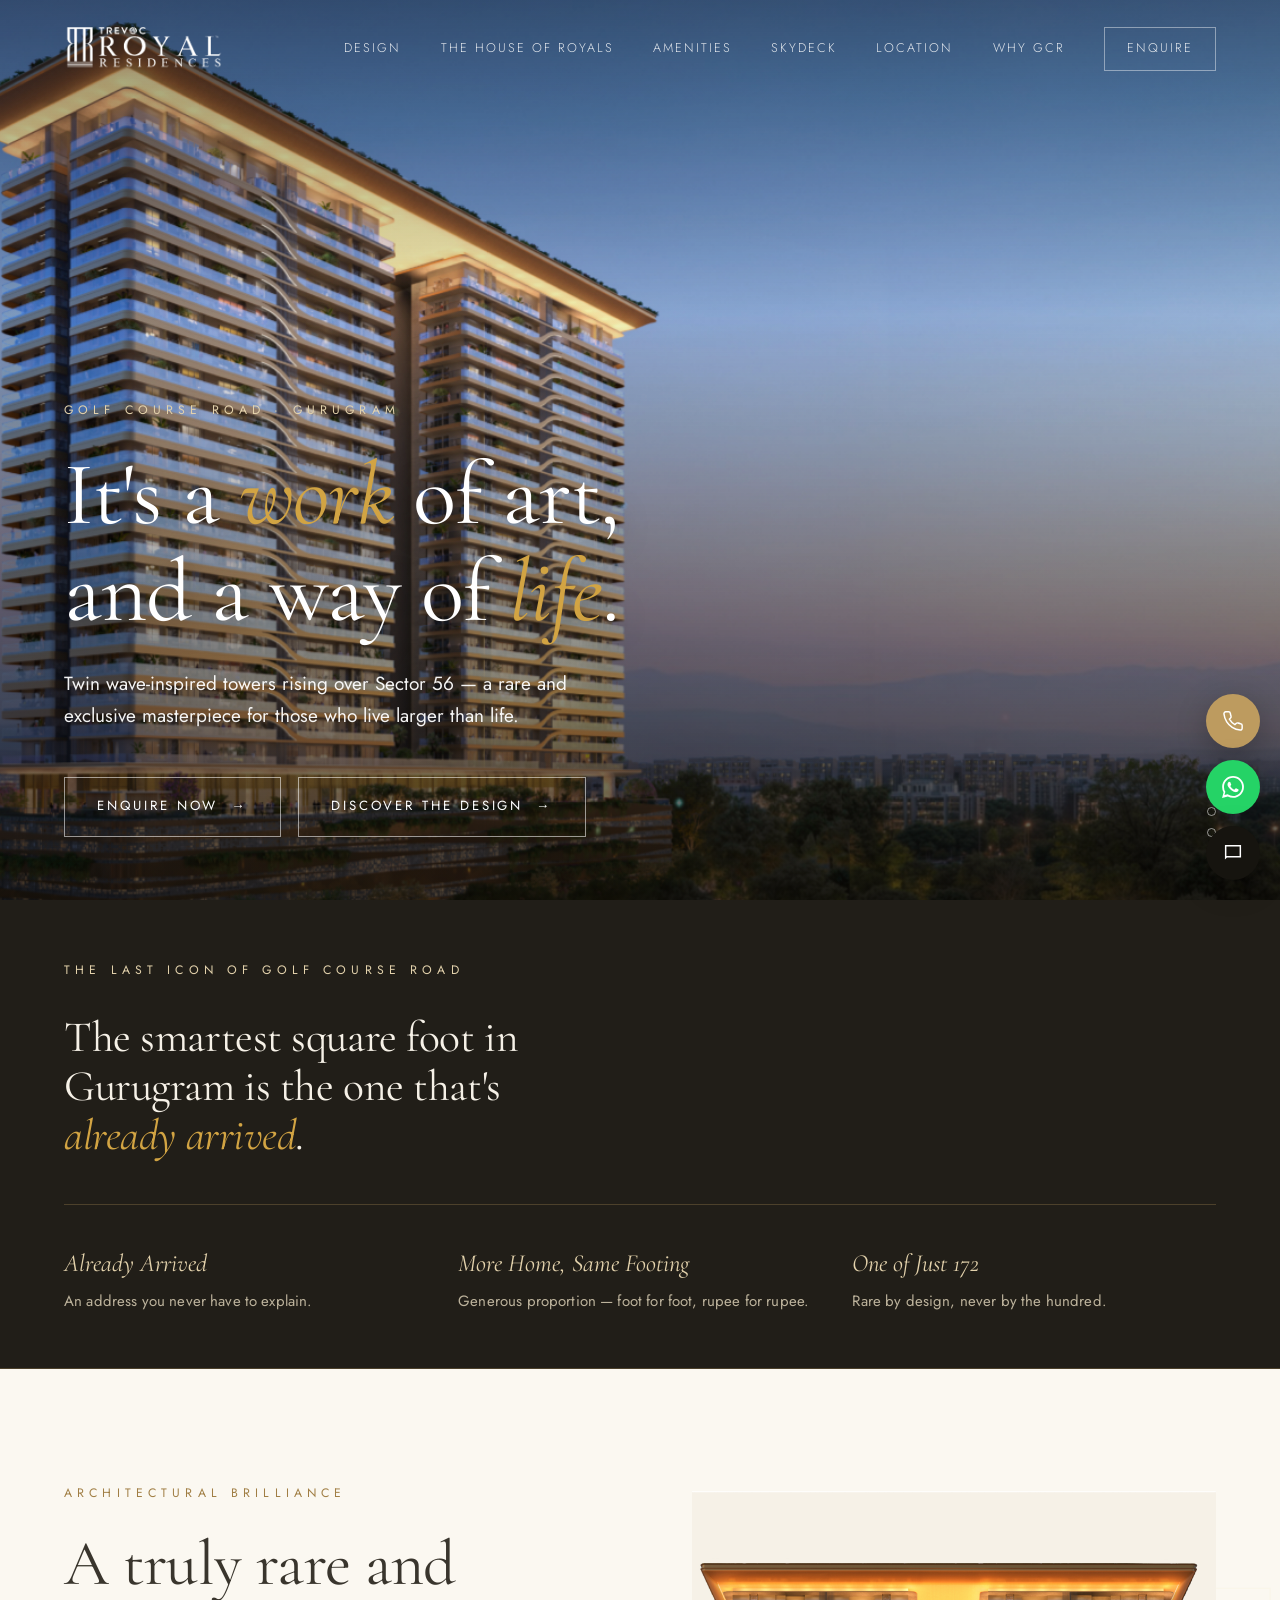
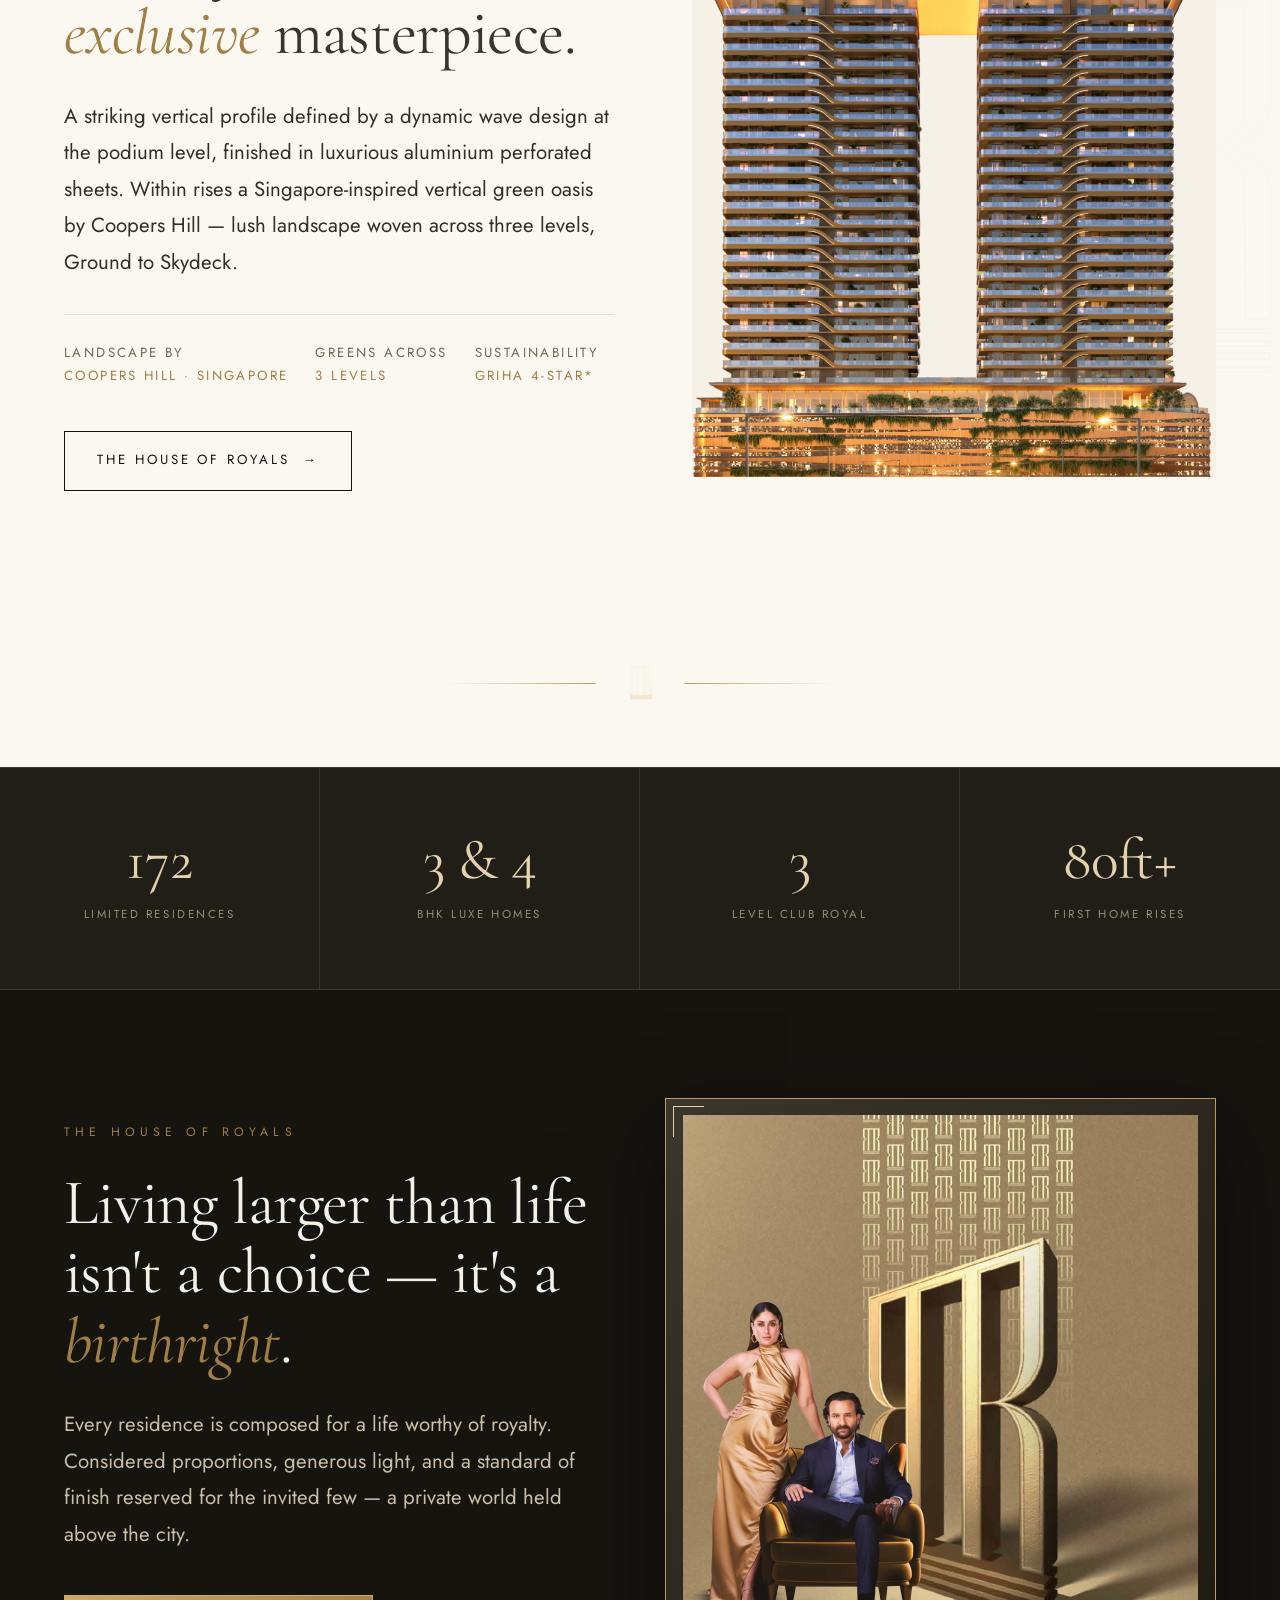
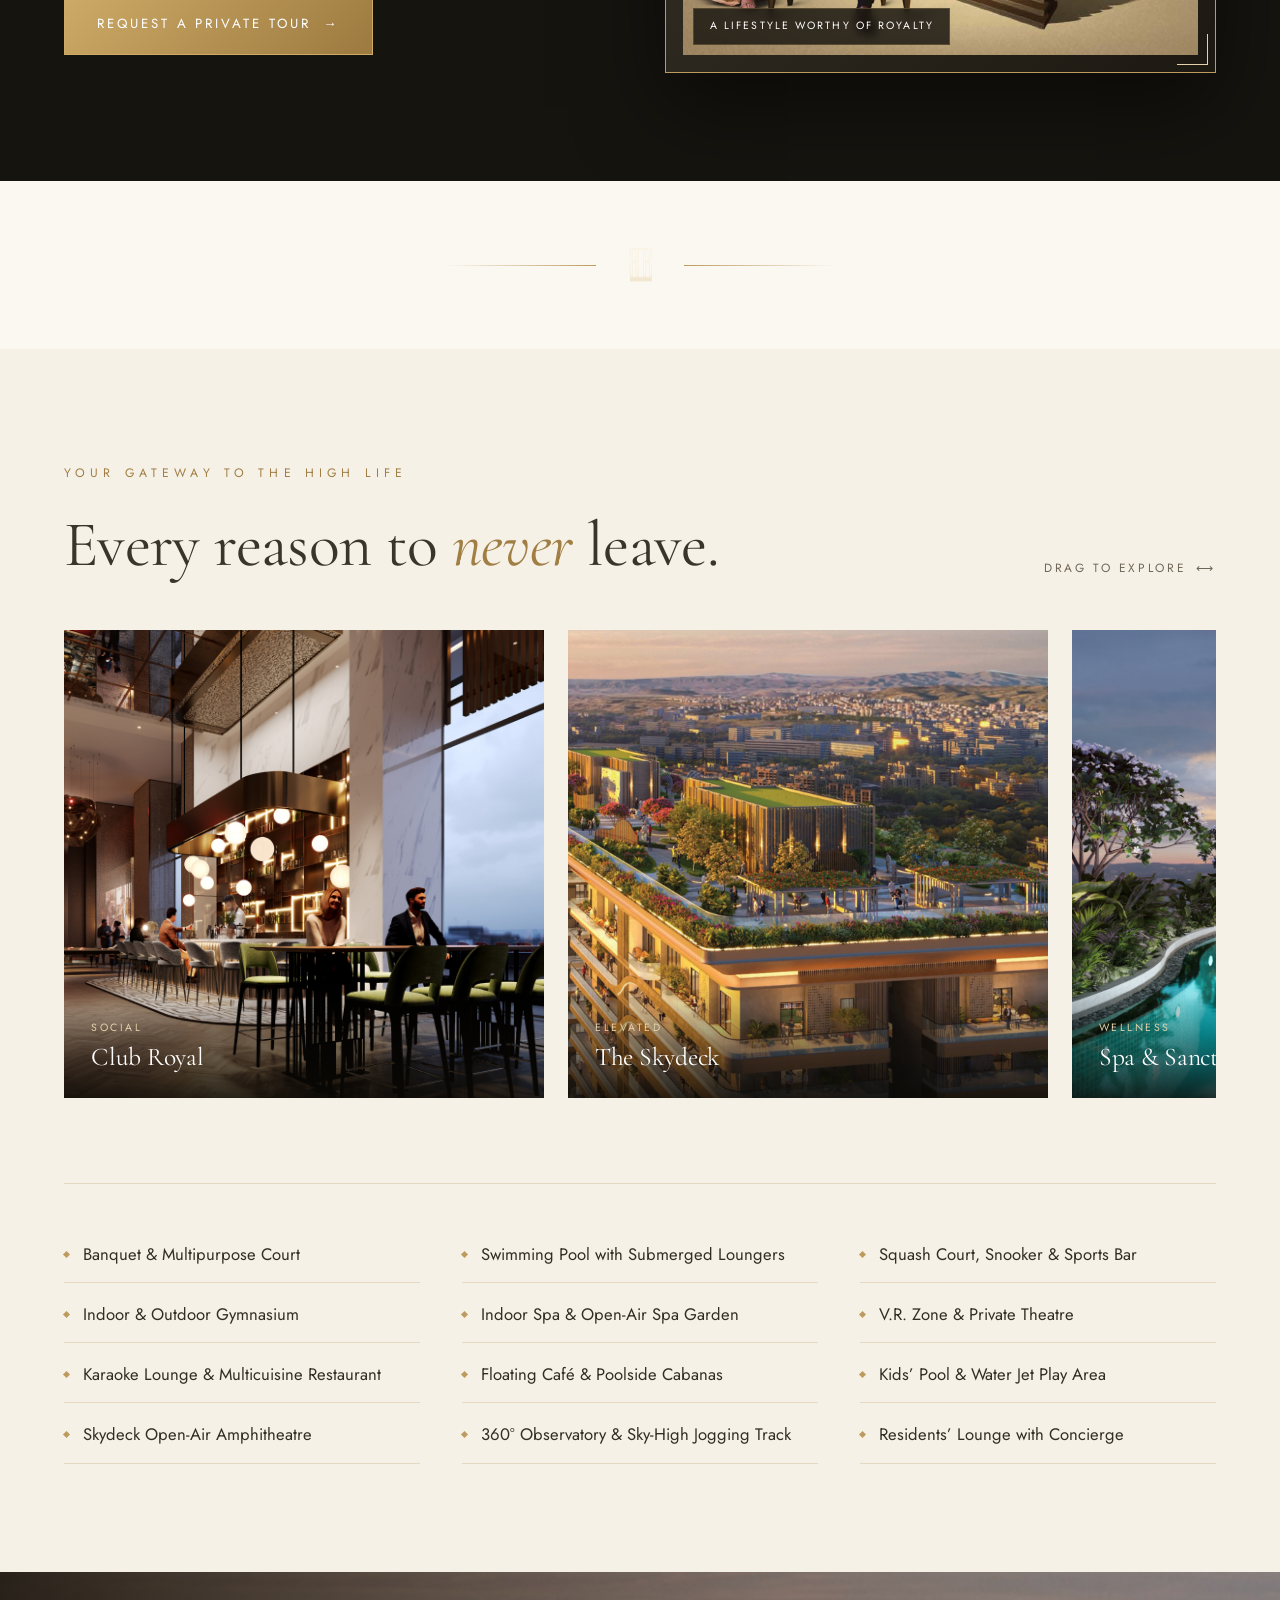
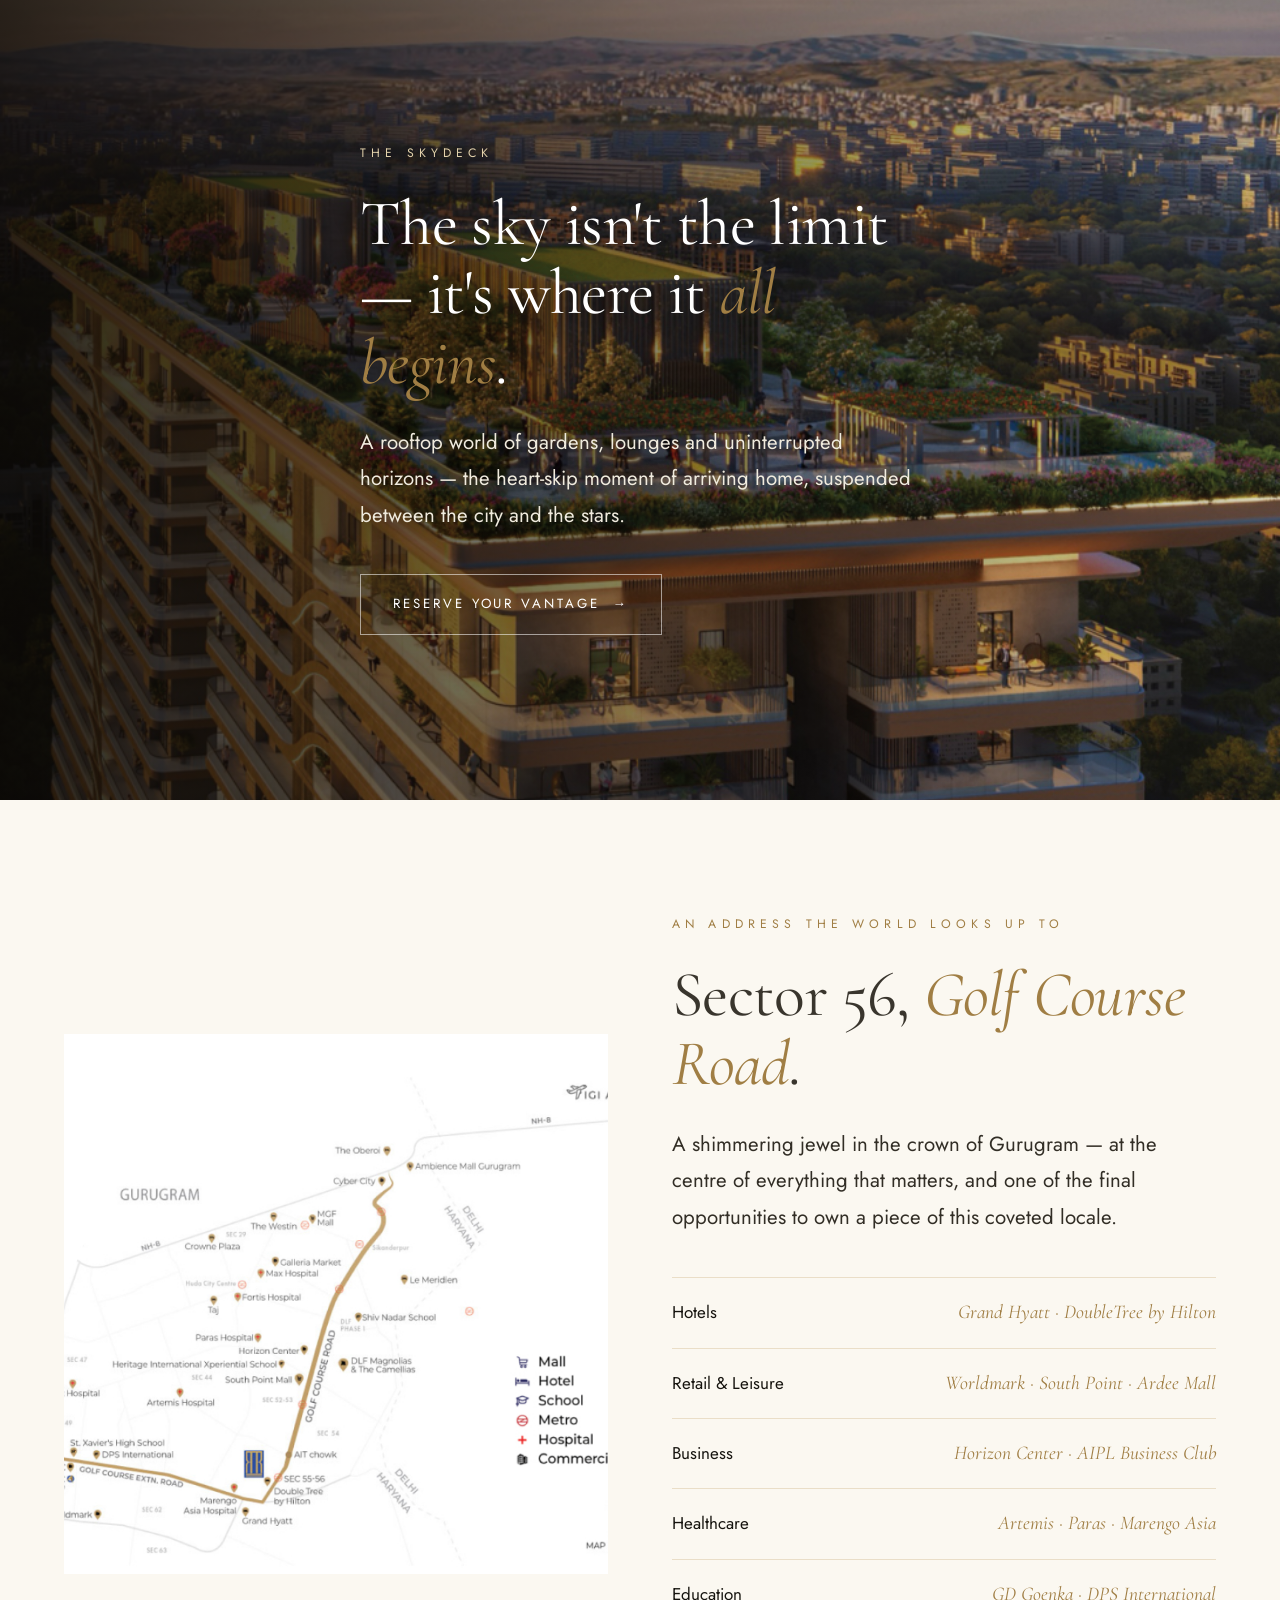
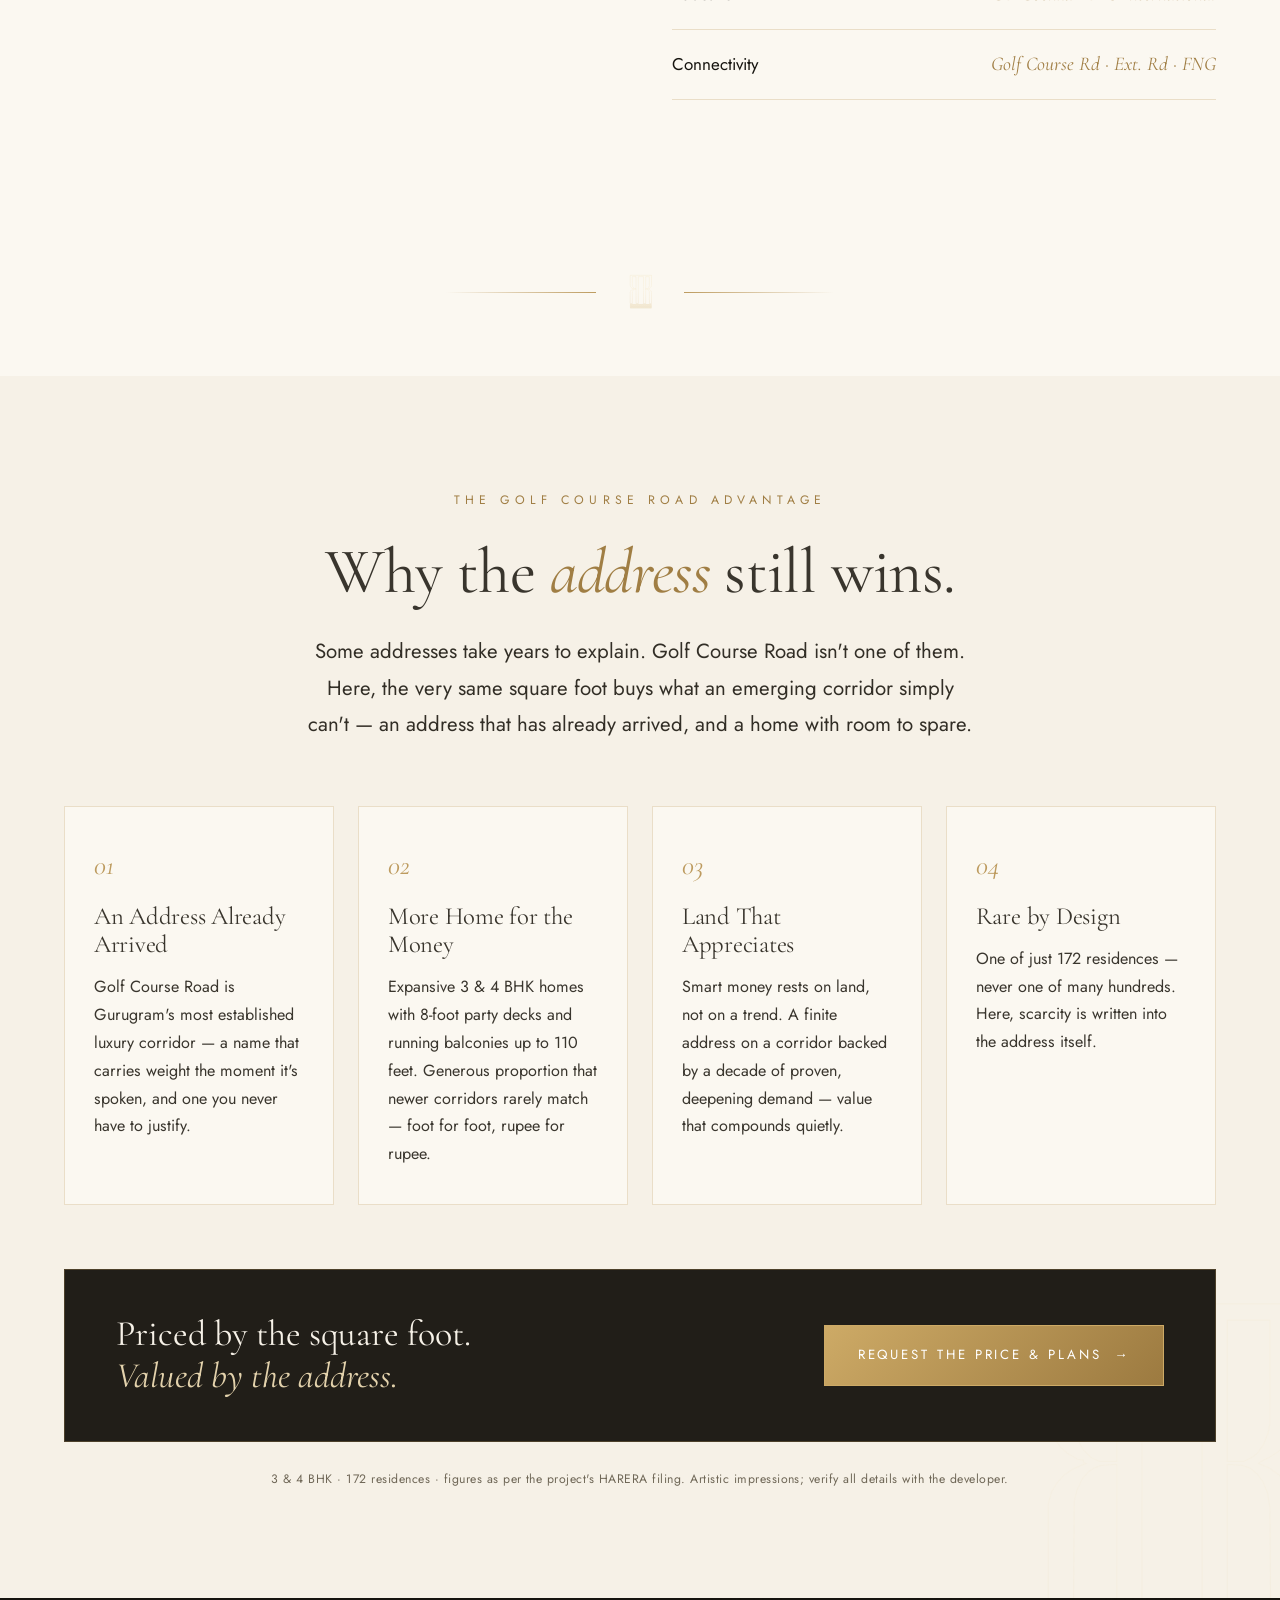
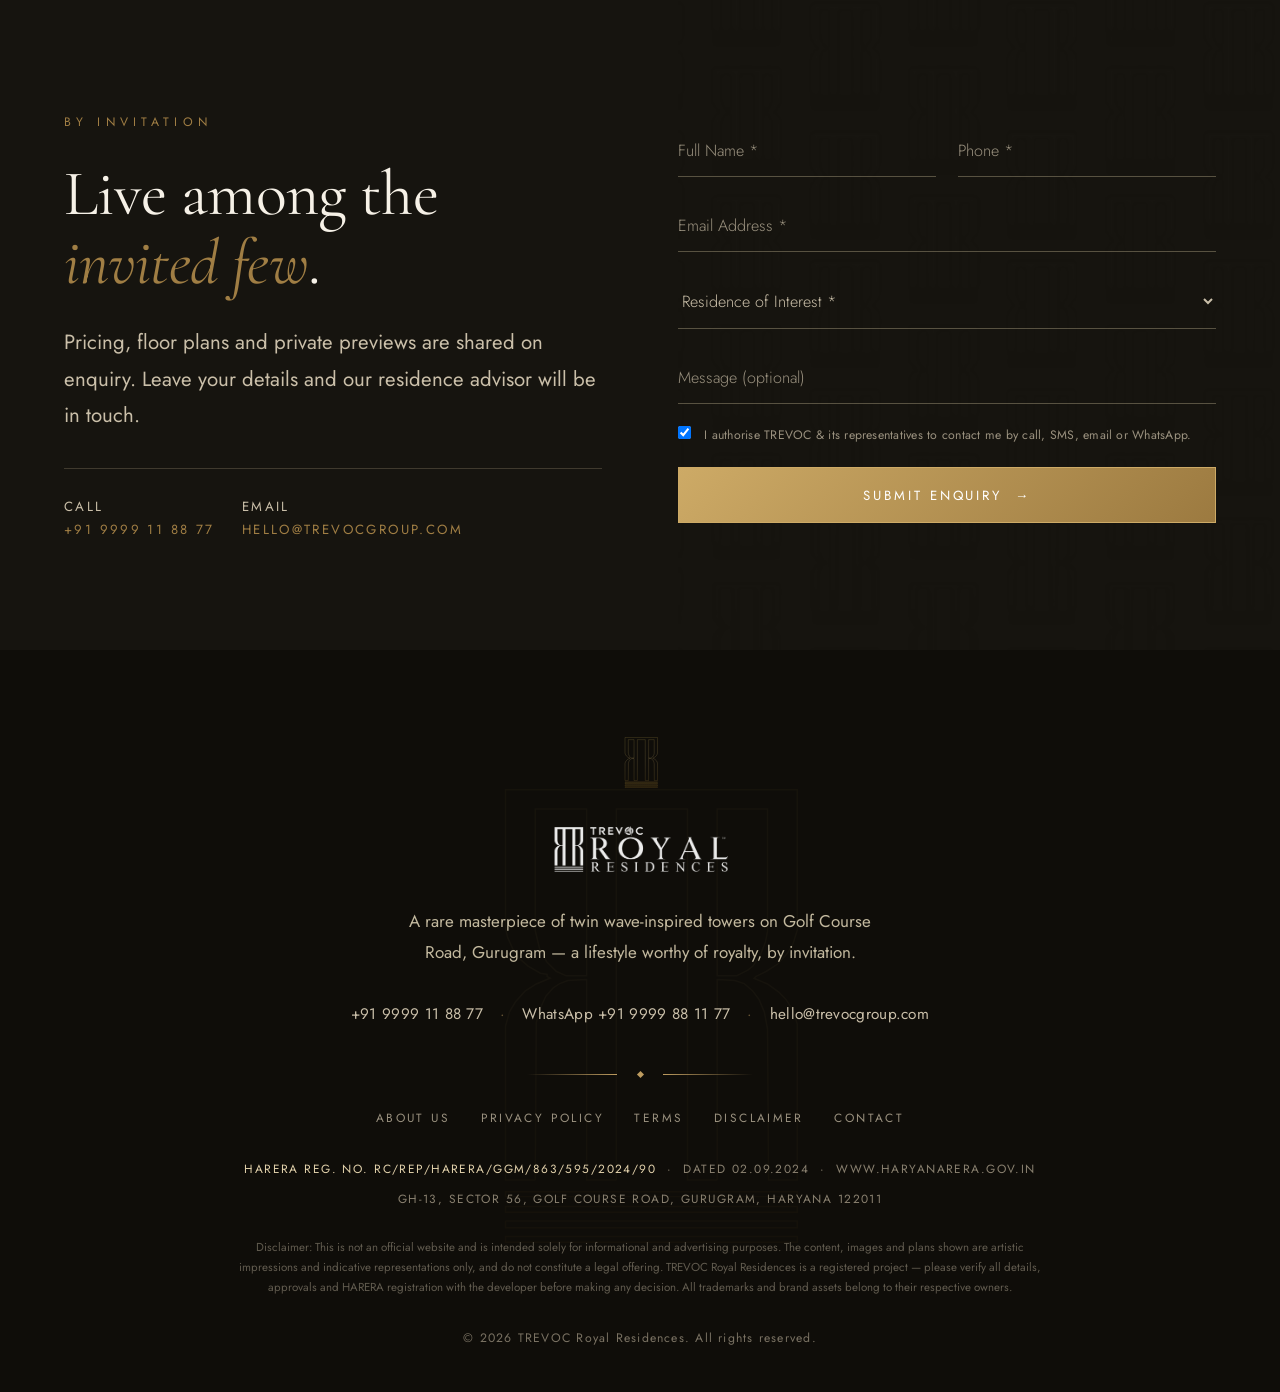
==== index.html @ 94dd6653 "Add Privacy, Disclaimer, Terms, About pages; Meta Pixel + GA/Ads scaffold Co-Authored-By: Claude Opu" ====
<!DOCTYPE html>
<html lang="en">
<head>
<meta charset="UTF-8" />
<meta name="viewport" content="width=device-width, initial-scale=1.0" />
<title>TREVOC Royal Residences — Luxury Apartments on Golf Course Road, Gurugram</title>
<meta name="description" content="TREVOC Royal Residences — a limited edition of 172 ready-to-rise 3 & 4 BHK luxury homes on Golf Course Road, Sector 56, Gurugram. A three-level Club Royal, a rooftop Skydeck and a Singapore-inspired green oasis. By invitation. Enquire for pricing." />
<link rel="icon" href="images/logobox.svg" />
<link rel="preconnect" href="https://fonts.googleapis.com" />
<link rel="preconnect" href="https://fonts.gstatic.com" crossorigin />
<link href="https://fonts.googleapis.com/css2?family=Cormorant+Garamond:ital,wght@0,300;0,400;0,500;0,600;1,300;1,400;1,500&family=Jost:wght@300;400;500&display=swap" rel="stylesheet" />
<style>
  :root{
    --gold:#bd9b5f;
    --gold-deep:#a07e44;
    --gold-soft:#e3d2ac;
    --ink:#16140f;
    --charcoal:#211e18;
    --cream:#f6f1e7;
    --paper:#fbf8f1;
    --muted:#6f6757;
    --body:#39352d;
    --line:rgba(189,155,95,.28);
    --ease:cubic-bezier(.22,1,.36,1);
    --serif:'Cormorant Garamond',Georgia,serif;
    --sans:'Jost',-apple-system,Helvetica,Arial,sans-serif;
  }
  *{margin:0;padding:0;box-sizing:border-box}
  html{scroll-behavior:smooth;font-size:17px}
  body{
    font-family:var(--sans);background:var(--paper);color:var(--body);
    font-weight:400;line-height:1.72;-webkit-font-smoothing:antialiased;
    text-rendering:optimizeLegibility;overflow-x:hidden;
  }
  img{display:block;max-width:100%}
  a{color:inherit;text-decoration:none}
  ::selection{background:var(--gold);color:#fff}

  .wrap{width:min(1280px,90vw);margin-inline:auto}
  .eyebrow{
    font-size:.72rem;letter-spacing:.42em;text-transform:uppercase;color:var(--gold-deep);
    font-weight:400;margin-bottom:1.5rem;display:inline-block;
  }
  h1,h2,h3{font-family:var(--serif);font-weight:400;line-height:1.08;letter-spacing:-.01em}
  h2{font-size:clamp(2.1rem,5vw,4rem)}
  h2 em,h1 em,.it{font-style:italic;color:var(--gold-deep)}
  p.lead{font-size:clamp(1.08rem,1.6vw,1.32rem);color:#322e26;font-weight:400;line-height:1.78;max-width:56ch}

  /* ---------- buttons ---------- */
  .btn{
    display:inline-flex;align-items:center;gap:.75rem;font-family:var(--sans);
    font-size:.78rem;letter-spacing:.22em;text-transform:uppercase;font-weight:400;
    padding:1.05rem 1.9rem;border:1px solid var(--ink);color:var(--ink);background:transparent;
    cursor:pointer;transition:.5s var(--ease);position:relative;overflow:hidden;
  }
  .btn .arw{transition:transform .5s var(--ease)}
  .btn:hover{background:var(--ink);color:var(--paper)}
  .btn:hover .arw{transform:translateX(6px)}
  .btn.gold{border-color:var(--gold);background:var(--gold);color:#fff}
  .btn.gold:hover{background:var(--gold-deep);border-color:var(--gold-deep)}
  .btn.light{border-color:rgba(255,255,255,.55);color:#fff}
  .btn.light:hover{background:#fff;color:var(--ink);border-color:#fff}

  /* ---------- nav ---------- */
  header{
    position:fixed;inset:0 0 auto 0;z-index:60;padding:1.5rem 0;
    transition:.6s var(--ease);
  }
  header.solid{background:rgba(251,248,241,.92);backdrop-filter:blur(14px);box-shadow:0 1px 0 var(--line);padding:.85rem 0}
  .nav{display:flex;align-items:center;justify-content:space-between}
  .nav .logo img{height:46px;transition:.5s var(--ease)}
  header.solid .nav .logo img{height:40px}
  .nav .logo .inv{filter:brightness(0) invert(1);display:block}
  .nav .logo .nrm{display:none}
  header.solid .nav .logo .inv{display:none}
  header.solid .nav .logo .nrm{display:block}
  .menu{display:flex;gap:2.3rem;align-items:center}
  .menu a{font-size:.74rem;letter-spacing:.16em;text-transform:uppercase;color:#fff;opacity:.85;transition:.3s;position:relative;font-weight:300}
  header.solid .menu a{color:var(--ink)}
  .menu a::after{content:'';position:absolute;left:0;bottom:-6px;width:0;height:1px;background:var(--gold);transition:.4s var(--ease)}
  .menu a:hover{opacity:1}.menu a:hover::after{width:100%}
  .menu .navcta{border:1px solid rgba(255,255,255,.5);padding:.6rem 1.3rem}
  header.solid .menu .navcta{border-color:var(--gold);color:var(--gold-deep)}
  .menu .navcta::after{display:none}
  .burger{display:none;flex-direction:column;gap:5px;cursor:pointer;z-index:70}
  .burger span{width:26px;height:1.5px;background:#fff;transition:.4s var(--ease)}
  header.solid .burger span{background:var(--ink)}

  /* ---------- hero ---------- */
  .hero{position:relative;height:100vh;min-height:620px;display:flex;align-items:flex-end;overflow:hidden}
  .hero-slide{position:absolute;inset:0;opacity:0;transition:opacity 1.8s var(--ease);transform:scale(1.06)}
  .hero-slide.on{opacity:1;animation:kb 8s linear forwards}
  @keyframes kb{from{transform:scale(1.06)}to{transform:scale(1.14)}}
  .hero-slide img{width:100%;height:100%;object-fit:cover}
  .hero::after{content:'';position:absolute;inset:0;background:linear-gradient(180deg,rgba(10,8,5,.45)0%,rgba(10,8,5,.05)35%,rgba(10,8,5,.7)100%);z-index:1}
  .hero-inner{position:relative;z-index:2;color:#fff;padding-bottom:7vh;width:min(1280px,90vw);margin-inline:auto}
  .hero-inner .eyebrow{color:var(--gold-soft)}
  .hero h1{font-size:clamp(2.8rem,7vw,6rem);color:#fff;max-width:16ch;text-shadow:0 2px 30px rgba(8,6,3,.5)}
  .hero h1 em{color:#d2a443;text-shadow:0 2px 22px rgba(8,6,3,.65)}
  .hero .sub{margin-top:1.6rem;max-width:46ch;font-size:1.12rem;line-height:1.7;opacity:.95;font-weight:400}
  .hero .cta-row{margin-top:2.6rem;display:flex;gap:1rem;flex-wrap:wrap}
  .scrollcue{position:absolute;bottom:2.2rem;left:50%;transform:translateX(-50%);z-index:3;color:#fff;font-size:.68rem;letter-spacing:.3em;text-transform:uppercase;display:flex;flex-direction:column;align-items:center;gap:.7rem;opacity:.8}
  .scrollcue .ln{width:1px;height:46px;background:linear-gradient(#fff,transparent);position:relative;overflow:hidden}
  .scrollcue .ln::after{content:'';position:absolute;top:-50%;left:0;width:100%;height:50%;background:var(--gold-soft);animation:drop 2.2s var(--ease) infinite}
  @keyframes drop{0%{top:-50%}60%,100%{top:100%}}
  .dots{position:absolute;right:max(5vw,2rem);bottom:7vh;z-index:3;display:flex;flex-direction:column;gap:.7rem}
  .dots button{width:9px;height:9px;border-radius:50%;border:1px solid rgba(255,255,255,.6);background:transparent;cursor:pointer;transition:.4s;padding:0}
  .dots button.on{background:var(--gold-soft);border-color:var(--gold-soft)}

  /* ---------- reveal ---------- */
  .rv{opacity:0;transform:translateY(34px);transition:1.1s var(--ease)}
  .rv.in{opacity:1;transform:none}
  .rv.d1{transition-delay:.12s}.rv.d2{transition-delay:.24s}.rv.d3{transition-delay:.36s}

  /* ---------- sections ---------- */
  section{position:relative}
  .pad{padding:clamp(5rem,12vh,10rem) 0}
  .center{text-align:center;max-width:760px;margin-inline:auto}

  /* intro split */
  .split{display:grid;grid-template-columns:1.05fr 1fr;gap:clamp(2rem,6vw,6rem);align-items:center}
  .split.rev{grid-template-columns:1fr 1.05fr}
  .split .media{position:relative}
  .split .media img{width:100%;height:clamp(420px,62vh,720px);object-fit:cover}
  .split.contain .media img{height:auto;object-fit:contain;background:var(--cream)}
  .figtag{position:absolute;bottom:1.2rem;left:1.2rem;background:rgba(22,20,15,.78);color:#fff;font-size:.62rem;letter-spacing:.2em;text-transform:uppercase;padding:.5rem .9rem;backdrop-filter:blur(4px)}
  .archlist{display:flex;gap:1.6rem;flex-wrap:wrap;margin-top:2rem;border-top:1px solid var(--line);padding-top:1.6rem}
  .archlist span{font-size:.78rem;letter-spacing:.18em;text-transform:uppercase;color:var(--muted)}
  .archlist b{color:var(--gold-deep);font-weight:400}

  /* royals feature dark */
  .royals{background:var(--ink);color:var(--cream);overflow:hidden}
  .royals .split{align-items:center}
  .royals h2{color:var(--cream)}
  .royals p.lead{color:#cabfa9}
  .royals .media img{height:clamp(440px,70vh,760px)}

  /* stat band */
  .stats{background:var(--charcoal);color:var(--cream);border-top:1px solid rgba(189,155,95,.2);border-bottom:1px solid rgba(189,155,95,.2)}
  .statgrid{display:grid;grid-template-columns:repeat(4,1fr);text-align:center}
  .statgrid .st{padding:clamp(2.4rem,5vw,4rem) 1rem;border-right:1px solid rgba(189,155,95,.18)}
  .statgrid .st:last-child{border-right:none}
  .statgrid .num{font-family:var(--serif);font-size:clamp(2.4rem,4.5vw,3.6rem);color:var(--gold-soft);line-height:1}
  .statgrid .lbl{font-size:.68rem;letter-spacing:.22em;text-transform:uppercase;color:#b3a988;margin-top:.9rem;opacity:.8}

  /* amenities carousel */
  .amen{background:var(--cream)}
  .caro-head{display:flex;justify-content:space-between;align-items:flex-end;flex-wrap:wrap;gap:1.5rem;margin-bottom:3rem}
  .caro{display:flex;gap:1.4rem;overflow-x:auto;cursor:grab;scroll-snap-type:x mandatory;padding-bottom:1.5rem;scrollbar-width:none}
  .caro::-webkit-scrollbar{display:none}
  .caro.drag{cursor:grabbing}
  .card{flex:0 0 clamp(280px,40vw,480px);scroll-snap-align:start;position:relative;overflow:hidden}
  .card img{width:100%;height:clamp(360px,52vh,560px);object-fit:cover;transition:1.2s var(--ease)}
  .card:hover img{transform:scale(1.06)}
  .card .cap{position:absolute;inset:auto 0 0 0;padding:2rem 1.6rem 1.6rem;background:linear-gradient(transparent,rgba(12,10,6,.85));color:#fff}
  .card .cap .k{font-size:.62rem;letter-spacing:.24em;text-transform:uppercase;color:var(--gold-soft)}
  .card .cap h3{font-size:1.5rem;color:#fff;margin-top:.35rem}
  .drag-hint{font-size:.7rem;letter-spacing:.22em;text-transform:uppercase;color:var(--muted);display:flex;align-items:center;gap:.6rem}
  .amenlist{display:grid;grid-template-columns:repeat(3,1fr);gap:.2rem 2.5rem;margin-top:3.5rem;border-top:1px solid var(--line);padding-top:2.5rem}
  .amenlist div{padding:.8rem 0;border-bottom:1px solid var(--line);font-size:.98rem;color:#322e26;display:flex;gap:.8rem;align-items:center}
  .amenlist div::before{content:'';width:5px;height:5px;background:var(--gold);transform:rotate(45deg);flex:0 0 auto}

  /* full bleed feature */
  .bleed{position:relative;height:clamp(560px,92vh,900px);display:flex;align-items:center;overflow:hidden}
  .bleed img{position:absolute;inset:0;width:100%;height:100%;object-fit:cover}
  .bleed::after{content:'';position:absolute;inset:0;background:linear-gradient(90deg,rgba(8,6,4,.86),rgba(8,6,4,.4)60%,rgba(8,6,4,.15)100%)}
  .bleed .bx{position:relative;z-index:2;color:#fff;max-width:560px}
  .bleed h2{color:#fff;text-shadow:0 2px 30px rgba(0,0,0,.55)}.bleed .eyebrow{color:var(--gold-soft)}
  .bleed p.lead{color:#f0ebde;text-shadow:0 1px 18px rgba(0,0,0,.5)}

  /* location */
  .loc{background:var(--paper)}
  .locgrid{display:grid;grid-template-columns:1fr 1fr;gap:clamp(2rem,5vw,5rem);align-items:center}
  .loc .media img{width:100%;height:clamp(420px,60vh,640px);object-fit:cover}
  .distlist{margin-top:2.5rem;border-top:1px solid var(--line)}
  .distlist .row{display:flex;justify-content:space-between;align-items:baseline;padding:1.05rem 0;border-bottom:1px solid var(--line)}
  .distlist .row .pl{font-size:1rem;color:var(--ink)}
  .distlist .row .ds{font-family:var(--serif);font-style:italic;color:var(--gold-deep);font-size:1.15rem}

  /* enquire */
  .enq{background:var(--ink);color:var(--cream);position:relative;overflow:hidden}
  .enq .lightel{position:absolute;right:-8%;top:-10%;width:55%;opacity:.16;pointer-events:none}
  .enqgrid{display:grid;grid-template-columns:1fr 1fr;gap:clamp(2.5rem,6vw,6rem);align-items:center;position:relative;z-index:2}
  .enq h2{color:var(--cream)}
  .enq p.lead{color:#cabfa9}
  form{display:grid;gap:1.3rem}
  .frow{display:grid;grid-template-columns:1fr 1fr;gap:1.3rem}
  .field{position:relative}
  .field input,.field select{
    width:100%;background:transparent;border:none;border-bottom:1px solid rgba(227,210,172,.32);
    color:var(--cream);font-family:var(--sans);font-size:.95rem;font-weight:300;padding:.85rem 0;outline:none;transition:.4s;
  }
  .field select{color:#cabfa9}
  .field select option{background:var(--ink);color:var(--cream)}
  .field input::placeholder{color:#9a917f}
  .field input:focus,.field select:focus{border-color:var(--gold)}
  .consent{font-size:.72rem;color:#9a917f;letter-spacing:.02em;line-height:1.5}
  .formnote{font-size:.8rem;color:var(--gold-soft);letter-spacing:.04em;display:none}
  .formnote.show{display:block}

  /* footer — minimal, centered (Westin structure) */
  footer{background:#0f0d09;color:#9a917f;padding:clamp(4rem,9vh,7rem) 0 2.5rem;text-align:center;position:relative;overflow:hidden}
  .fcenter{display:flex;flex-direction:column;align-items:center;position:relative;z-index:1}
  footer .fmono{height:64px;width:auto;margin-bottom:1.6rem;opacity:.95}
  footer img.flogo{height:54px;width:auto;filter:brightness(0) invert(1);opacity:.92;margin-bottom:1.8rem}
  .ftag{max-width:48ch;color:#c2b89e;font-weight:400;font-size:1rem;line-height:1.8}
  .fcontact{margin-top:2rem;display:flex;flex-wrap:wrap;justify-content:center;gap:.4rem 1rem;font-size:.9rem;letter-spacing:.02em}
  .fcontact a{color:#cabfa9;transition:.3s;position:relative}
  .fcontact a:hover{color:var(--gold-soft)}
  .fcontact .sep{color:rgba(189,155,95,.5)}
  .forn{display:flex;align-items:center;gap:1.2rem;margin:2.6rem 0 1.8rem}
  .forn .ln{height:1px;width:90px;background:linear-gradient(90deg,transparent,var(--gold))}
  .forn .ln.r{background:linear-gradient(90deg,var(--gold),transparent)}
  .forn .dot{width:5px;height:5px;background:var(--gold);transform:rotate(45deg)}
  .flinks{display:flex;flex-wrap:wrap;justify-content:center;gap:1.8rem;font-size:.7rem;letter-spacing:.2em;text-transform:uppercase}
  .flinks a{color:#9a917f;transition:.3s}.flinks a:hover{color:var(--gold-soft)}
  .frera{margin-top:1.8rem;font-size:.7rem;letter-spacing:.12em;text-transform:uppercase;color:#8a8170}
  .frera b{color:var(--gold-soft);font-weight:400}
  .disc{max-width:820px;font-size:.68rem;line-height:1.75;color:#615b4f;margin-top:1.6rem}
  .fcopy{margin-top:1.8rem;font-size:.72rem;letter-spacing:.1em;color:#7a7263}

  /* ---------- royal ornamentation ---------- */
  .orn{display:flex;align-items:center;justify-content:center;gap:1.5rem;width:min(1280px,90vw);margin-inline:auto;padding:clamp(3rem,7vh,5.5rem) 0}
  .orn .ln{height:1px;width:min(150px,20vw);background:linear-gradient(90deg,transparent,var(--gold))}
  .orn .ln.r{background:linear-gradient(90deg,var(--gold),transparent)}
  .orn .mono{height:42px;width:auto;opacity:.95}
  .orn.dark .ln{background:linear-gradient(90deg,transparent,var(--gold-soft))}
  .orn.dark .ln.r{background:linear-gradient(90deg,var(--gold-soft),transparent)}
  .watermark{position:absolute;pointer-events:none;opacity:.045;width:min(440px,42vw);z-index:0}

  /* framed royal key-visual */
  .frame{position:relative;padding:clamp(10px,1.3vw,18px);border:1px solid var(--gold);
    background:linear-gradient(135deg,rgba(227,210,172,.18),rgba(189,155,95,.04));
    box-shadow:0 34px 80px rgba(0,0,0,.5);}
  .frame::before,.frame::after{content:'';position:absolute;width:30px;height:30px;border:1px solid var(--gold-soft);z-index:3}
  .frame::before{top:7px;left:7px;border-right:none;border-bottom:none}
  .frame::after{bottom:7px;right:7px;border-left:none;border-top:none}
  .frame img{width:100%;display:block;object-fit:cover;object-position:left center;height:clamp(460px,60vh,640px)}
  .royals .media img{height:clamp(460px,60vh,640px)}
  .royals .figtag{bottom:1.6rem;left:1.6rem;background:rgba(22,20,15,.82);border:1px solid var(--line)}

  /* richer gold buttons */
  .btn.gold{background:linear-gradient(135deg,#cdaa66,#9c7a40);border-color:#cdaa66}
  .btn.gold:hover{background:linear-gradient(135deg,#b8924f,#8a6b35);border-color:#b8924f}

  /* floating actions */
  .float{position:fixed;right:1.2rem;bottom:1.2rem;z-index:55;display:flex;flex-direction:column;gap:.7rem}
  .float a{width:54px;height:54px;border-radius:50%;display:grid;place-items:center;background:var(--ink);color:#fff;box-shadow:0 8px 30px rgba(0,0,0,.25);transition:.4s var(--ease)}
  .float a.wa{background:#25d366}
  .float a.cl{background:var(--gold)}
  .float a:hover{transform:translateY(-4px) scale(1.05)}
  .float a svg{width:22px;height:22px}

  /* ---------- strategy hook band (upper) ---------- */
  .stratband{background:var(--charcoal);color:var(--cream);padding:clamp(3rem,6vh,4.6rem) 0;border-bottom:1px solid var(--line)}
  .stratband .eyebrow{color:var(--gold-soft)}
  .stratband h2{color:var(--cream);font-size:clamp(1.7rem,3.4vw,2.8rem);max-width:26ch;margin-top:.4rem;line-height:1.12}
  .stratband h2 em{color:#d2a443}
  .strat-points{display:grid;grid-template-columns:repeat(3,1fr);gap:1.8rem;margin-top:2.6rem;border-top:1px solid var(--line);padding-top:2.2rem}
  .strat-points div{display:flex;flex-direction:column;gap:.35rem}
  .strat-points b{font-family:var(--serif);font-style:italic;font-size:1.45rem;color:var(--gold-soft);font-weight:400}
  .strat-points span{font-size:.88rem;color:#bdb39c;letter-spacing:.01em;line-height:1.55}
  @media(max-width:760px){.strat-points{grid-template-columns:1fr;gap:1.3rem}}

  /* ---------- Why Golf Course Road ---------- */
  .gcr{background:var(--cream);position:relative;overflow:hidden}
  .gcr .watermark{right:-8%;bottom:-12%;opacity:.04}
  .gcr .center{margin-bottom:clamp(2.6rem,5vw,4rem);position:relative;z-index:1}
  .gcr .center p.lead{margin-inline:auto}
  .gcr-grid{display:grid;grid-template-columns:repeat(4,1fr);gap:1.4rem;position:relative;z-index:1}
  .gcr-card{background:var(--paper);border:1px solid var(--line);padding:2.1rem 1.7rem;position:relative;transition:.5s var(--ease)}
  .gcr-card:hover{border-color:var(--gold);transform:translateY(-6px);box-shadow:0 26px 54px rgba(120,90,30,.13)}
  .gcr-card .n{font-family:var(--serif);font-style:italic;font-size:1.6rem;color:var(--gold)}
  .gcr-card h3{font-size:1.45rem;line-height:1.16;margin:.7rem 0 .85rem}
  .gcr-card p{font-size:.95rem;color:#3a362e;line-height:1.72}
  .gcr-banner{margin-top:clamp(2.6rem,5vw,4rem);background:var(--charcoal);color:var(--cream);position:relative;z-index:1;
    display:flex;align-items:center;justify-content:space-between;gap:2rem;flex-wrap:wrap;
    padding:clamp(1.9rem,3.4vw,2.8rem) clamp(1.8rem,4vw,3.4rem);border:1px solid var(--line)}
  .gcr-banner p{font-family:var(--serif);font-size:clamp(1.5rem,2.8vw,2.15rem);line-height:1.18;max-width:22ch}
  .gcr-banner p em{font-style:italic;color:var(--gold-soft)}
  .gcr-foot{margin-top:1.6rem;font-size:.72rem;letter-spacing:.04em;color:var(--muted);text-align:center;position:relative;z-index:1}

  /* ---------- popup modal ---------- */
  .modal{position:fixed;inset:0;z-index:90;display:flex;align-items:center;justify-content:center;padding:1.2rem;
    background:rgba(10,8,5,.72);backdrop-filter:blur(6px);opacity:0;visibility:hidden;transition:.5s var(--ease)}
  .modal.show{opacity:1;visibility:visible}
  .modal .box{position:relative;width:min(940px,100%);max-height:92vh;overflow:hidden;background:var(--ink);
    display:grid;grid-template-columns:.92fr 1.08fr;transform:translateY(28px) scale(.98);transition:.6s var(--ease);box-shadow:0 40px 100px rgba(0,0,0,.6)}
  .modal.show .box{transform:none}
  .modal .visual{position:relative;background:#000}
  .modal .visual img{width:100%;height:100%;object-fit:cover;object-position:left center;opacity:.92}
  .modal .visual::after{content:'';position:absolute;inset:0;background:linear-gradient(180deg,transparent,rgba(22,20,15,.5))}
  .modal .visual .vtag{position:absolute;left:1.6rem;bottom:1.5rem;z-index:2;color:#fff}
  .modal .visual .vtag .e{font-size:.64rem;letter-spacing:.28em;text-transform:uppercase;color:var(--gold-soft)}
  .modal .visual .vtag h3{font-family:var(--serif);font-size:1.7rem;color:#fff;line-height:1.1;margin-top:.3rem}
  .modal .pane{padding:clamp(2rem,4vw,3rem);color:var(--cream);overflow-y:auto}
  .modal .pane .eyebrow{color:var(--gold-soft);margin-bottom:.9rem}
  .modal .pane h2{color:var(--cream);font-size:clamp(1.7rem,3vw,2.3rem)}
  .modal .pane h2 em{color:var(--gold-soft)}
  .modal .pane p{color:#cabfa9;font-size:.95rem;margin:.9rem 0 1.6rem}
  .modal .mperks{list-style:none;margin:1.1rem 0 1.6rem;display:grid;gap:.55rem}
  .modal .mperks li{font-size:.92rem;color:#d8cdb4;display:flex;align-items:center;gap:.7rem}
  .modal .mperks li::before{content:'';width:7px;height:7px;background:var(--gold);transform:rotate(45deg);flex:0 0 auto}
  .modal .mtrust{font-size:.74rem;color:#8f8772;margin-top:.9rem;line-height:1.5;letter-spacing:.01em}
  .modal form{gap:1.05rem}
  .modal .close{position:absolute;top:1rem;right:1rem;z-index:5;width:40px;height:40px;border:1px solid rgba(227,210,172,.4);
    background:rgba(22,20,15,.5);color:var(--cream);border-radius:50%;cursor:pointer;font-size:1.1rem;line-height:1;transition:.4s var(--ease)}
  .modal .close:hover{background:var(--gold);border-color:var(--gold);color:#fff;transform:rotate(90deg)}
  .modal .mnote{font-size:.8rem;color:var(--gold-soft);display:none}
  .modal .mnote.show{display:block}
  @media(max-width:760px){
    .modal{padding:.8rem}
    .modal .box{grid-template-columns:1fr;max-height:95vh;overflow-y:auto}
    .modal .visual{height:118px}
    .modal .visual .vtag{bottom:.7rem;left:1.1rem}
    .modal .visual .vtag h3{font-size:1.2rem}
    .modal .pane{padding:1.5rem 1.3rem 1.6rem}
    .modal .pane h2{font-size:1.5rem}
    .modal .pane p{font-size:.9rem;margin:.7rem 0 1.2rem}
    .modal form{gap:.85rem}
    .modal .frow{grid-template-columns:1fr}
  }

  /* ---------- tablet ---------- */
  @media(max-width:980px){
    .amenlist{grid-template-columns:1fr 1fr}
    .gcr-grid{grid-template-columns:1fr 1fr}
  }

  /* ---------- mobile ---------- */
  @media(max-width:880px){
    .wrap{width:88vw}
    .menu{position:fixed;inset:0;background:var(--ink);flex-direction:column;justify-content:center;gap:2.4rem;transform:translateX(100%);transition:.6s var(--ease)}
    .menu.open{transform:none}
    .menu a{color:#fff;font-size:1.15rem;opacity:.95}
    header.solid .menu a{color:#fff}
    .menu .navcta{border-color:var(--gold);padding:.8rem 1.6rem}
    .burger{display:flex}
    .burger.x span:nth-child(1){transform:translateY(6.5px) rotate(45deg)}
    .burger.x span:nth-child(2){opacity:0}
    .burger.x span:nth-child(3){transform:translateY(-6.5px) rotate(-45deg)}
    .burger.x span{background:#fff !important}

    .nav .logo img{height:38px}
    header.solid .nav .logo img{height:34px}

    .pad{padding:clamp(3.4rem,8vh,5rem) 0}
    .split,.split.rev,.locgrid,.enqgrid{grid-template-columns:1fr;gap:2.4rem}
    .split.rev .media{order:-1}
    .split.contain .media,.loc .media{order:-1}
    .split.contain .media img,.loc .media img{height:clamp(300px,50vh,420px)}
    .frame img,.royals .media img{height:clamp(380px,56vh,500px)}

    .bleed{height:auto;min-height:78vh;padding:5rem 0}
    .bleed::after{background:linear-gradient(180deg,rgba(8,6,4,.5),rgba(8,6,4,.82))}
    .bleed .bx{max-width:100%}

    .hero{min-height:88vh}
    .hero-inner{padding-bottom:9vh}
    .hero .cta-row{flex-direction:column;align-items:stretch;gap:.8rem}
    .hero .cta-row .btn{justify-content:center}

    .statgrid{grid-template-columns:1fr 1fr}
    .statgrid .st{border-right:none;border-bottom:1px solid rgba(189,155,95,.18)}
    .statgrid .st:nth-child(odd){border-right:1px solid rgba(189,155,95,.18)}
    .statgrid .st:nth-last-child(-n+2){border-bottom:none}

    .caro-head{margin-bottom:2rem}
    .card{flex-basis:80vw}
    .card img{height:clamp(340px,56vh,460px)}
    .amenlist{grid-template-columns:1fr;margin-top:2.4rem;padding-top:1.8rem}

    .frow{grid-template-columns:1fr}
    .enq .lightel{display:none}
    .dots{display:none}
    .gcr-banner{flex-direction:column;text-align:center;align-items:stretch}
    .gcr-banner p{max-width:100%}
    .gcr-banner .btn{justify-content:center}
    .orn{padding:clamp(2.4rem,6vh,3.5rem) 0}
    .orn .mono{height:36px}
    .flinks{gap:1.1rem}
    .float a{width:50px;height:50px}
  }

  /* ---------- small phone ---------- */
  @media(max-width:480px){
    html{font-size:16px}
    .wrap{width:90vw}
    .hero h1{font-size:clamp(2.4rem,11vw,3.2rem)}
    .archlist{gap:1.2rem}
    .archlist span{font-size:.74rem}
    .card{flex-basis:84vw}
    .fcontact{flex-direction:column;gap:.45rem}
    .fcontact .sep{display:none}
    .distlist .row{flex-direction:column;gap:.25rem;align-items:flex-start}
    .gcr-grid{grid-template-columns:1fr}
    .float{right:.9rem;bottom:.9rem;gap:.6rem}
  }

  @media(prefers-reduced-motion:reduce){
    *{animation:none !important;transition-duration:.001s !important}
    .rv{opacity:1;transform:none}
  }
</style>

<!-- ============ Meta Pixel ============ -->
<script>
  !function(f,b,e,v,n,t,s)
  {if(f.fbq)return;n=f.fbq=function(){n.callMethod?
  n.callMethod.apply(n,arguments):n.queue.push(arguments)};
  if(!f._fbq)f._fbq=n;n.push=n;n.loaded=!0;n.version='2.0';
  n.queue=[];t=b.createElement(e);t.async=!0;
  t.src=v;s=b.getElementsByTagName(e)[0];
  s.parentNode.insertBefore(t,s)}(window,document,'script',
  'https://connect.facebook.net/en_US/fbevents.js');
  fbq('init','3598440986971121');
  fbq('track','PageView');
</script>
<noscript><img height="1" width="1" style="display:none"
  src="https://www.facebook.com/tr?id=3598440986971121&ev=PageView&noscript=1" alt="" /></noscript>
<!-- ============ /Meta Pixel ============ -->

<!-- ============ Google tag (GA4 + Google Ads) — add IDs to activate ============ -->
<script>
  // Paste your IDs between the quotes to switch these on:
  window.GA4_ID='';                 // e.g. 'G-XXXXXXXXXX'   (Google Analytics 4)
  window.GOOGLE_ADS_ID='';          // e.g. 'AW-XXXXXXXXX'   (Google Ads)
  window.GOOGLE_ADS_LEAD_LABEL='';  // e.g. 'AbCd-EfGhIj'    (Ads conversion label)
  (function(){
    var ids=[window.GA4_ID,window.GOOGLE_ADS_ID].filter(Boolean);
    if(!ids.length)return;
    var s=document.createElement('script');s.async=true;
    s.src='https://www.googletagmanager.com/gtag/js?id='+ids[0];
    document.head.appendChild(s);
    window.dataLayer=window.dataLayer||[];
    window.gtag=function(){dataLayer.push(arguments);};
    gtag('js',new Date());
    ids.forEach(function(id){gtag('config',id);});
  })();
</script>
<!-- ============ /Google tag ============ -->
</head>
<body>

<!-- NAV -->
<header id="hdr">
  <nav class="nav wrap">
    <a href="#top" class="logo" aria-label="TREVOC Royal Residences">
      <img class="inv" src="images/logo.png" alt="TREVOC Royal Residences" />
      <img class="nrm" src="images/logo.png" alt="TREVOC Royal Residences" />
    </a>
    <div class="menu" id="menu">
      <a href="#design">Design</a>
      <a href="#royals">The House of Royals</a>
      <a href="#amenities">Amenities</a>
      <a href="#skydeck">Skydeck</a>
      <a href="#location">Location</a>
      <a href="#advantage">Why GCR</a>
      <a class="navcta" href="#enquire">Enquire</a>
    </div>
    <div class="burger" id="burger" aria-label="Menu"><span></span><span></span><span></span></div>
  </nav>
</header>

<!-- HERO -->
<section class="hero" id="top">
  <div class="hero-slide on"><img src="images/slider/slider1.jpg" alt="TREVOC Royal Residences twin towers at dusk" /></div>
  <div class="hero-slide"><img src="images/slider/slider4.jpg" alt="TREVOC Royal Residences architecture" /></div>
  <div class="hero-slide"><img src="images/slider/slider3.jpg" alt="TREVOC Royal Residences lifestyle" /></div>
  <div class="hero-inner">
    <span class="eyebrow">Golf Course Road · Gurugram</span>
    <h1>It's a <em>work</em> of art,<br>and a way of <em>life</em>.</h1>
    <p class="sub">Twin wave-inspired towers rising over Sector 56 — a rare and exclusive masterpiece for those who live larger than life.</p>
    <div class="cta-row">
      <a href="#enquire" class="btn light">Enquire Now <span class="arw">→</span></a>
      <a href="#design" class="btn light">Discover the Design <span class="arw">→</span></a>
    </div>
  </div>
  <div class="dots" id="dots">
    <button class="on" data-i="0" aria-label="Slide 1"></button>
    <button data-i="1" aria-label="Slide 2"></button>
    <button data-i="2" aria-label="Slide 3"></button>
  </div>
</section>

<!-- STRATEGY HOOK -->
<section class="stratband">
  <div class="wrap">
    <span class="eyebrow rv">The Last Icon of Golf Course Road</span>
    <h2 class="rv d1">The smartest square foot in Gurugram is the one that's <em>already arrived</em>.</h2>
    <div class="strat-points">
      <div class="rv d1"><b>Already Arrived</b><span>An address you never have to explain.</span></div>
      <div class="rv d2"><b>More Home, Same Footing</b><span>Generous proportion — foot for foot, rupee for rupee.</span></div>
      <div class="rv d3"><b>One of Just 172</b><span>Rare by design, never by the hundred.</span></div>
    </div>
  </div>
</section>

<!-- INTRO -->
<section class="pad" id="design" style="overflow:hidden">
  <img class="watermark" src="images/logobox.svg" alt="" aria-hidden="true" style="right:-6%;top:50%;transform:translateY(-50%)" />
  <div class="wrap split contain" style="position:relative;z-index:1">
    <div class="copy">
      <span class="eyebrow rv">Architectural Brilliance</span>
      <h2 class="rv d1">A truly rare and <em>exclusive</em> masterpiece.</h2>
      <p class="lead rv d2" style="margin-top:1.8rem">A striking vertical profile defined by a dynamic wave design at the podium level, finished in luxurious aluminium perforated sheets. Within rises a Singapore-inspired vertical green oasis by Coopers Hill — lush landscape woven across three levels, Ground to Skydeck.</p>
      <div class="archlist rv d3">
        <span>Landscape by<br><b>Coopers Hill · Singapore</b></span>
        <span>Greens across<br><b>3 Levels</b></span>
        <span>Sustainability<br><b>GRIHA 4-Star*</b></span>
      </div>
      <a href="#royals" class="btn rv d3" style="margin-top:2.5rem">The House of Royals <span class="arw">→</span></a>
    </div>
    <div class="media rv d1">
      <img src="images/overview.png" alt="TREVOC Royal Residences twin towers" />
    </div>
  </div>
</section>

<!-- ORNAMENT -->
<div class="orn"><span class="ln"></span><img class="mono" src="images/logobox.svg" alt="" aria-hidden="true" /><span class="ln r"></span></div>

<!-- STATS -->
<section class="stats">
  <div class="statgrid">
    <div class="st rv"><div class="num">172</div><div class="lbl">Limited Residences</div></div>
    <div class="st rv d1"><div class="num">3 &amp; 4</div><div class="lbl">BHK Luxe Homes</div></div>
    <div class="st rv d2"><div class="num">3</div><div class="lbl">Level Club Royal</div></div>
    <div class="st rv d3"><div class="num">80ft+</div><div class="lbl">First Home Rises</div></div>
  </div>
</section>

<!-- HOUSE OF ROYALS -->
<section class="royals pad" id="royals">
  <div class="wrap split rev">
    <div class="copy">
      <span class="eyebrow rv">The House of Royals</span>
      <h2 class="rv d1">Living larger than life isn't a choice — it's a <em>birthright</em>.</h2>
      <p class="lead rv d2" style="margin-top:1.8rem">Every residence is composed for a life worthy of royalty. Considered proportions, generous light, and a standard of finish reserved for the invited few — a private world held above the city.</p>
      <a href="#enquire" class="btn gold rv d3" style="margin-top:2.5rem">Request a Private Tour <span class="arw">→</span></a>
    </div>
    <div class="media rv d1">
      <div class="frame">
        <img src="images/obvious.jpg" alt="A lifestyle worthy of royalty — the House of Royals" />
        <span class="figtag">A Lifestyle Worthy of Royalty</span>
      </div>
    </div>
  </div>
</section>

<!-- ORNAMENT -->
<div class="orn"><span class="ln"></span><img class="mono" src="images/logobox.svg" alt="" aria-hidden="true" /><span class="ln r"></span></div>

<!-- AMENITIES -->
<section class="amen pad" id="amenities">
  <div class="wrap">
    <div class="caro-head">
      <div>
        <span class="eyebrow rv">Your Gateway to the High Life</span>
        <h2 class="rv d1">Every reason to <em>never</em> leave.</h2>
      </div>
      <div class="drag-hint rv d2">Drag to explore <span>⟷</span></div>
    </div>
    <div class="caro rv" id="caro">
      <div class="card"><img src="images/luxury/1.jpg" alt="Club Royal lounge"><div class="cap"><div class="k">Social</div><h3>Club Royal</h3></div></div>
      <div class="card"><img src="images/the-heart-skip.jpg" alt="Rooftop Skydeck gardens"><div class="cap"><div class="k">Elevated</div><h3>The Skydeck</h3></div></div>
      <div class="card"><img src="images/luxury/2.jpg" alt="Wellness & spa"><div class="cap"><div class="k">Wellness</div><h3>Spa &amp; Sanctuary</h3></div></div>
      <div class="card"><img src="images/luxury/3.jpg" alt="Leisure & dining"><div class="cap"><div class="k">Leisure</div><h3>Dine &amp; Unwind</h3></div></div>
      <div class="card"><img src="images/slider/slider3.jpg" alt="Resort living"><div class="cap"><div class="k">Arrival</div><h3>The Grand Lobby</h3></div></div>
    </div>
    <div class="amenlist">
      <div class="rv">Banquet &amp; Multipurpose Court</div>
      <div class="rv">Swimming Pool with Submerged Loungers</div>
      <div class="rv d1">Squash Court, Snooker &amp; Sports Bar</div>
      <div class="rv d1">Indoor &amp; Outdoor Gymnasium</div>
      <div class="rv d2">Indoor Spa &amp; Open-Air Spa Garden</div>
      <div class="rv d2">V.R. Zone &amp; Private Theatre</div>
      <div class="rv">Karaoke Lounge &amp; Multicuisine Restaurant</div>
      <div class="rv d1">Floating Café &amp; Poolside Cabanas</div>
      <div class="rv d2">Kids’ Pool &amp; Water Jet Play Area</div>
      <div class="rv">Skydeck Open-Air Amphitheatre</div>
      <div class="rv d1">360° Observatory &amp; Sky-High Jogging Track</div>
      <div class="rv d2">Residents’ Lounge with Concierge</div>
    </div>
  </div>
</section>

<!-- SKYDECK FULL BLEED -->
<section class="bleed" id="skydeck">
  <img src="images/the-heart-skip.jpg" alt="The Skydeck above Gurugram" />
  <div class="wrap bx">
    <span class="eyebrow rv">The Skydeck</span>
    <h2 class="rv d1">The sky isn't the limit — it's where it <em>all begins</em>.</h2>
    <p class="lead rv d2" style="margin-top:1.6rem">A rooftop world of gardens, lounges and uninterrupted horizons — the heart-skip moment of arriving home, suspended between the city and the stars.</p>
    <a href="#enquire" class="btn light rv d3" style="margin-top:2.4rem">Reserve Your Vantage <span class="arw">→</span></a>
  </div>
</section>

<!-- LOCATION -->
<section class="loc pad" id="location">
  <div class="wrap locgrid">
    <div class="media rv">
      <img src="images/location.jpg" alt="Golf Course Road location, Gurugram" />
    </div>
    <div class="copy">
      <span class="eyebrow rv">An Address The World Looks Up To</span>
      <h2 class="rv d1">Sector 56, <em>Golf Course Road</em>.</h2>
      <p class="lead rv d2" style="margin-top:1.6rem">A shimmering jewel in the crown of Gurugram — at the centre of everything that matters, and one of the final opportunities to own a piece of this coveted locale.</p>
      <div class="distlist rv d2">
        <div class="row"><span class="pl">Hotels</span><span class="ds">Grand Hyatt · DoubleTree by Hilton</span></div>
        <div class="row"><span class="pl">Retail &amp; Leisure</span><span class="ds">Worldmark · South Point · Ardee Mall</span></div>
        <div class="row"><span class="pl">Business</span><span class="ds">Horizon Center · AIPL Business Club</span></div>
        <div class="row"><span class="pl">Healthcare</span><span class="ds">Artemis · Paras · Marengo Asia</span></div>
        <div class="row"><span class="pl">Education</span><span class="ds">GD Goenka · DPS International</span></div>
        <div class="row"><span class="pl">Connectivity</span><span class="ds">Golf Course Rd · Ext. Rd · FNG</span></div>
      </div>
    </div>
  </div>
</section>

<!-- ORNAMENT -->
<div class="orn"><span class="ln"></span><img class="mono" src="images/logobox.svg" alt="" aria-hidden="true" /><span class="ln r"></span></div>

<!-- WHY GOLF COURSE ROAD -->
<section class="gcr pad" id="advantage">
  <img class="watermark" src="images/logobox.svg" alt="" aria-hidden="true" />
  <div class="wrap">
    <div class="center">
      <span class="eyebrow rv">The Golf Course Road Advantage</span>
      <h2 class="rv d1">Why the <em>address</em> still wins.</h2>
      <p class="lead rv d2" style="margin-top:1.6rem">Some addresses take years to explain. Golf Course Road isn't one of them. Here, the very same square foot buys what an emerging corridor simply can't — an address that has already arrived, and a home with room to spare.</p>
    </div>

    <div class="gcr-grid">
      <div class="gcr-card rv">
        <span class="n">01</span>
        <h3>An Address Already Arrived</h3>
        <p>Golf Course Road is Gurugram's most established luxury corridor — a name that carries weight the moment it's spoken, and one you never have to justify.</p>
      </div>
      <div class="gcr-card rv d1">
        <span class="n">02</span>
        <h3>More Home for the Money</h3>
        <p>Expansive 3 &amp; 4 BHK homes with 8-foot party decks and running balconies up to 110 feet. Generous proportion that newer corridors rarely match — foot for foot, rupee for rupee.</p>
      </div>
      <div class="gcr-card rv d2">
        <span class="n">03</span>
        <h3>Land That Appreciates</h3>
        <p>Smart money rests on land, not on a trend. A finite address on a corridor backed by a decade of proven, deepening demand — value that compounds quietly.</p>
      </div>
      <div class="gcr-card rv d3">
        <span class="n">04</span>
        <h3>Rare by Design</h3>
        <p>One of just 172 residences — never one of many hundreds. Here, scarcity is written into the address itself.</p>
      </div>
    </div>

    <div class="gcr-banner rv">
      <p>Priced by the square foot.<br><em>Valued by the address.</em></p>
      <a href="#enquire" class="btn gold">Request the Price &amp; Plans <span class="arw">→</span></a>
    </div>
    <p class="gcr-foot rv">3 &amp; 4 BHK · 172 residences · figures as per the project's HARERA filing. Artistic impressions; verify all details with the developer.</p>
  </div>
</section>

<!-- ENQUIRE -->
<section class="enq pad" id="enquire">
  <img class="lightel" src="images/lightelement.png" alt="" aria-hidden="true" />
  <div class="wrap enqgrid">
    <div class="copy">
      <span class="eyebrow rv">By Invitation</span>
      <h2 class="rv d1">Live among the <em>invited few</em>.</h2>
      <p class="lead rv d2" style="margin-top:1.6rem">Pricing, floor plans and private previews are shared on enquiry. Leave your details and our residence advisor will be in touch.</p>
      <div class="archlist rv d2" style="border-color:rgba(227,210,172,.2)">
        <span style="color:#cabfa9">Call<br><b>+91 9999 11 88 77</b></span>
        <span style="color:#cabfa9">Email<br><b>hello@trevocgroup.com</b></span>
      </div>
    </div>
    <div class="rv d1">
      <form id="lead" novalidate>
        <div class="frow">
          <div class="field"><input type="text" name="name" placeholder="Full Name *" required /></div>
          <div class="field"><input type="tel" name="phone" placeholder="Phone *" required /></div>
        </div>
        <div class="field"><input type="email" name="email" placeholder="Email Address *" required /></div>
        <div class="field">
          <select name="config" required>
            <option value="" disabled selected>Residence of Interest *</option>
            <option>3 BHK · 2642 sq.ft.</option>
            <option>3 BHK · 2957 sq.ft.</option>
            <option>4 BHK · 3380 sq.ft.</option>
            <option>Not sure yet — advise me</option>
          </select>
        </div>
        <div class="field"><input type="text" name="msg" placeholder="Message (optional)" /></div>
        <label class="consent"><input type="checkbox" style="width:auto;margin-right:.5rem" checked /> I authorise TREVOC &amp; its representatives to contact me by call, SMS, email or WhatsApp.</label>
        <button type="submit" class="btn gold" style="justify-content:center">Submit Enquiry <span class="arw">→</span></button>
        <p class="formnote" id="note">Thank you — your enquiry has been received. Our advisor will reach you shortly.</p>
      </form>
    </div>
  </div>
</section>

<!-- FOOTER -->
<footer>
  <img class="watermark" src="images/logobox.svg" alt="" aria-hidden="true" style="left:50%;top:50%;transform:translate(-50%,-50%);opacity:.03;width:min(520px,60vw)" />
  <div class="wrap fcenter">
    <img class="fmono" src="images/logobox.svg" alt="" aria-hidden="true" />
    <img class="flogo" src="images/footerlogo.png" alt="TREVOC Royal Residences" />
    <p class="ftag">A rare masterpiece of twin wave-inspired towers on Golf Course Road, Gurugram — a lifestyle worthy of royalty, by invitation.</p>

    <div class="fcontact">
      <a href="tel:+919999118877">+91 9999 11 88 77</a>
      <span class="sep">·</span>
      <a href="https://wa.me/919999881177">WhatsApp +91 9999 88 11 77</a>
      <span class="sep">·</span>
      <a href="mailto:hello@trevocgroup.com">hello@trevocgroup.com</a>
    </div>

    <div class="forn"><span class="ln"></span><span class="dot"></span><span class="ln r"></span></div>

    <div class="flinks">
      <a href="about.html">About Us</a>
      <a href="privacy.html">Privacy Policy</a>
      <a href="terms.html">Terms</a>
      <a href="disclaimer.html">Disclaimer</a>
      <a href="#enquire">Contact</a>
    </div>

    <p class="frera"><b>HARERA Reg. No. RC/REP/HARERA/GGM/863/595/2024/90</b> &nbsp;·&nbsp; dated 02.09.2024 &nbsp;·&nbsp; www.haryanarera.gov.in</p>
    <p class="frera" style="margin-top:.6rem">GH-13, Sector 56, Golf Course Road, Gurugram, Haryana 122011</p>

    <p class="disc">Disclaimer: This is not an official website and is intended solely for informational and advertising purposes. The content, images and plans shown are artistic impressions and indicative representations only, and do not constitute a legal offering. TREVOC Royal Residences is a registered project — please verify all details, approvals and HARERA registration with the developer before making any decision. All trademarks and brand assets belong to their respective owners.</p>

    <p class="fcopy">© 2026 TREVOC Royal Residences. All rights reserved.</p>
  </div>
</footer>

<!-- POPUP -->
<div class="modal" id="modal" aria-hidden="true">
  <div class="box" role="dialog" aria-modal="true" aria-label="Enquire about TREVOC Royal Residences">
    <button class="close" id="modalClose" aria-label="Close">✕</button>
    <div class="visual">
      <img src="images/the-heart-skip.jpg" alt="TREVOC Royal Residences Skydeck" />
      <div class="vtag"><div class="e">By Invitation</div><h3>The House<br>of Royals</h3></div>
    </div>
    <div class="pane">
      <span class="eyebrow">Launch Pricing · On Request</span>
      <h2>Get the price list &amp; the <em>1-of-172</em> shortlist.</h2>
      <ul class="mperks">
        <li>Latest price list &amp; payment plan</li>
        <li>3 &amp; 4 BHK floor plans</li>
        <li>Priority pick of available residences</li>
      </ul>
      <form id="modalForm" novalidate>
        <div class="field"><input type="text" name="name" placeholder="Full Name *" required /></div>
        <div class="frow">
          <div class="field"><input type="tel" name="phone" placeholder="Phone / WhatsApp *" required /></div>
          <div class="field">
            <select name="config" required>
              <option value="" disabled selected>Residence *</option>
              <option>3 BHK · 2642 sq.ft.</option>
              <option>3 BHK · 2957 sq.ft.</option>
              <option>4 BHK · 3380 sq.ft.</option>
              <option>Advise me</option>
            </select>
          </div>
        </div>
        <button type="submit" class="btn gold" style="justify-content:center;width:100%">Send Me the Price List <span class="arw">→</span></button>
        <p class="mtrust">No spam — one call from a senior advisor. We'll WhatsApp the price list within the hour.</p>
        <p class="mnote" id="modalNote">Thank you — your details are in. We'll WhatsApp the price list shortly.</p>
      </form>
    </div>
  </div>
</div>

<!-- FLOATING -->
<div class="float">
  <a class="cl" href="tel:+919999118877" aria-label="Call"><svg viewBox="0 0 24 24" fill="none" stroke="currentColor" stroke-width="1.6"><path d="M22 16.92v3a2 2 0 0 1-2.18 2 19.79 19.79 0 0 1-8.63-3.07 19.5 19.5 0 0 1-6-6 19.79 19.79 0 0 1-3.07-8.67A2 2 0 0 1 4.11 2h3a2 2 0 0 1 2 1.72c.13.96.36 1.9.7 2.81a2 2 0 0 1-.45 2.11L8.09 9.91a16 16 0 0 0 6 6l1.27-1.27a2 2 0 0 1 2.11-.45c.91.34 1.85.57 2.81.7A2 2 0 0 1 22 16.92z"/></svg></a>
  <a class="wa" href="https://wa.me/919999881177" aria-label="WhatsApp"><svg viewBox="0 0 24 24" fill="currentColor"><path d="M.057 24l1.687-6.163a11.867 11.867 0 0 1-1.587-5.946C.16 5.335 5.495 0 12.05 0a11.82 11.82 0 0 1 8.413 3.488 11.82 11.82 0 0 1 3.48 8.414c-.003 6.557-5.338 11.892-11.893 11.892a11.9 11.9 0 0 1-5.688-1.448L.057 24zm6.597-3.807c1.676.995 3.276 1.591 5.392 1.592 5.448 0 9.886-4.434 9.889-9.885.002-5.462-4.415-9.89-9.881-9.892-5.452 0-9.887 4.434-9.889 9.884a9.86 9.86 0 0 0 1.512 5.26l-.999 3.648 3.476-.911zm11.387-5.464c-.074-.124-.272-.198-.57-.347-.297-.149-1.758-.868-2.031-.967-.272-.099-.47-.149-.669.149-.198.297-.768.967-.941 1.165-.173.198-.347.223-.644.074-.297-.149-1.255-.462-2.39-1.475-.883-.788-1.48-1.761-1.653-2.059-.173-.297-.018-.458.13-.606.134-.133.297-.347.446-.521.151-.172.2-.296.3-.495.099-.198.05-.372-.025-.521-.075-.148-.669-1.611-.916-2.206-.242-.579-.487-.501-.669-.51l-.57-.01c-.198 0-.52.074-.792.372s-1.04 1.016-1.04 2.479 1.065 2.876 1.213 3.074c.149.198 2.095 3.2 5.076 4.487.709.306 1.263.489 1.694.626.712.226 1.36.194 1.872.118.571-.085 1.758-.719 2.006-1.413.248-.695.248-1.29.173-1.414z"/></svg></a>
  <a href="#enquire" aria-label="Enquire"><svg viewBox="0 0 24 24" fill="none" stroke="currentColor" stroke-width="1.6"><path d="M4 4h16v12H5.17L4 17.17V4z"/></svg></a>
</div>

<script>
  // ===== LEAD CAPTURE → Google Sheet + email =====
  // Paste your Google Apps Script Web App URL (ends in /exec) between the quotes:
  const LEAD_ENDPOINT='https://script.google.com/macros/s/AKfycby71wuFV6xd9IDxGeruJfY4Tg1yAXnTrpvQm6EyliWSJxxEBoI9dKcW3-WF76cWRWpkIw/exec';
  function sendLead(data){
    if(!LEAD_ENDPOINT)return Promise.resolve();
    return fetch(LEAD_ENDPOINT,{
      method:'POST',mode:'no-cors',
      headers:{'Content-Type':'application/x-www-form-urlencoded'},
      body:new URLSearchParams(data).toString()
    }).catch(function(){});
  }
  const fval=(f,n)=>f.elements[n]?f.elements[n].value.trim():'';
  // fire Meta Pixel + Google Analytics/Ads conversion on a lead
  function trackLead(source){
    try{ if(window.fbq) fbq('track','Lead',{content_name:source}); }catch(e){}
    try{ if(window.gtag){
      if(window.GA4_ID) gtag('event','generate_lead',{source:source});
      if(window.GOOGLE_ADS_ID&&window.GOOGLE_ADS_LEAD_LABEL)
        gtag('event','conversion',{send_to:window.GOOGLE_ADS_ID+'/'+window.GOOGLE_ADS_LEAD_LABEL});
    }}catch(e){}
  }

  // sticky nav
  const hdr=document.getElementById('hdr');
  const onScroll=()=>hdr.classList.toggle('solid',window.scrollY>60);
  window.addEventListener('scroll',onScroll);onScroll();

  // mobile menu
  const burger=document.getElementById('burger'),menu=document.getElementById('menu');
  burger.addEventListener('click',()=>{burger.classList.toggle('x');menu.classList.toggle('open')});
  menu.querySelectorAll('a').forEach(a=>a.addEventListener('click',()=>{burger.classList.remove('x');menu.classList.remove('open')}));

  // reveal on scroll
  const io=new IntersectionObserver((es)=>es.forEach(e=>{if(e.isIntersecting){e.target.classList.add('in');io.unobserve(e.target)}}),{threshold:.16});
  document.querySelectorAll('.rv').forEach(el=>io.observe(el));

  // hero slideshow
  const slides=[...document.querySelectorAll('.hero-slide')],dots=[...document.querySelectorAll('#dots button')];
  let hi=0;
  const go=i=>{slides[hi].classList.remove('on');dots[hi].classList.remove('on');hi=i;slides[hi].classList.add('on');dots[hi].classList.add('on')};
  let timer=setInterval(()=>go((hi+1)%slides.length),6000);
  dots.forEach(d=>d.addEventListener('click',()=>{clearInterval(timer);go(+d.dataset.i);timer=setInterval(()=>go((hi+1)%slides.length),6000)}));

  // drag carousel
  const c=document.getElementById('caro');let down=false,sx,sl;
  c.addEventListener('mousedown',e=>{down=true;c.classList.add('drag');sx=e.pageX;sl=c.scrollLeft});
  window.addEventListener('mouseup',()=>{down=false;c.classList.remove('drag')});
  window.addEventListener('mousemove',e=>{if(!down)return;e.preventDefault();c.scrollLeft=sl-(e.pageX-sx)*1.4});

  // main form
  document.getElementById('lead').addEventListener('submit',e=>{
    e.preventDefault();const f=e.target;
    if(!f.checkValidity()){f.reportValidity();return}
    sendLead({name:fval(f,'name'),phone:fval(f,'phone'),email:fval(f,'email'),config:fval(f,'config'),message:fval(f,'msg'),source:'Main Enquiry Form',page:location.href});
    trackLead('Main Enquiry Form');
    document.getElementById('note').classList.add('show');
    f.querySelector('button').textContent='Enquiry Received ✓';
    setTimeout(()=>f.reset(),300);
  });

  // ----- popup after 15s (once per session, requires a little scroll engagement) -----
  (function(){
    const modal=document.getElementById('modal');
    const closeBtn=document.getElementById('modalClose');
    let shown=sessionStorage.getItem('trevoc_popup')==='1';
    let scrolled=false;
    window.addEventListener('scroll',()=>{if(window.scrollY>120)scrolled=true},{passive:true});
    const open=()=>{
      if(shown)return;
      shown=true;sessionStorage.setItem('trevoc_popup','1');
      modal.classList.add('show');modal.setAttribute('aria-hidden','false');
      document.body.style.overflow='hidden';
    };
    const close=()=>{
      modal.classList.remove('show');modal.setAttribute('aria-hidden','true');
      document.body.style.overflow='';
    };
    // fire 15s after load; only if the visitor has engaged (scrolled) — else wait until they do
    setTimeout(function check(){
      if(shown)return;
      if(scrolled)open();
      else window.addEventListener('scroll',open,{once:true,passive:true});
    },15000);
    closeBtn.addEventListener('click',close);
    modal.addEventListener('click',e=>{if(e.target===modal)close()});
    document.addEventListener('keydown',e=>{if(e.key==='Escape'&&modal.classList.contains('show'))close()});

    document.getElementById('modalForm').addEventListener('submit',e=>{
      e.preventDefault();const f=e.target;
      if(!f.checkValidity()){f.reportValidity();return}
      sendLead({name:fval(f,'name'),phone:fval(f,'phone'),config:fval(f,'config'),source:'Popup — Price List',page:location.href});
      trackLead('Popup — Price List');
      document.getElementById('modalNote').classList.add('show');
      f.querySelector('button').textContent='Price List On The Way ✓';
      setTimeout(close,1600);
    });
  })();
</script>
</body>
</html>
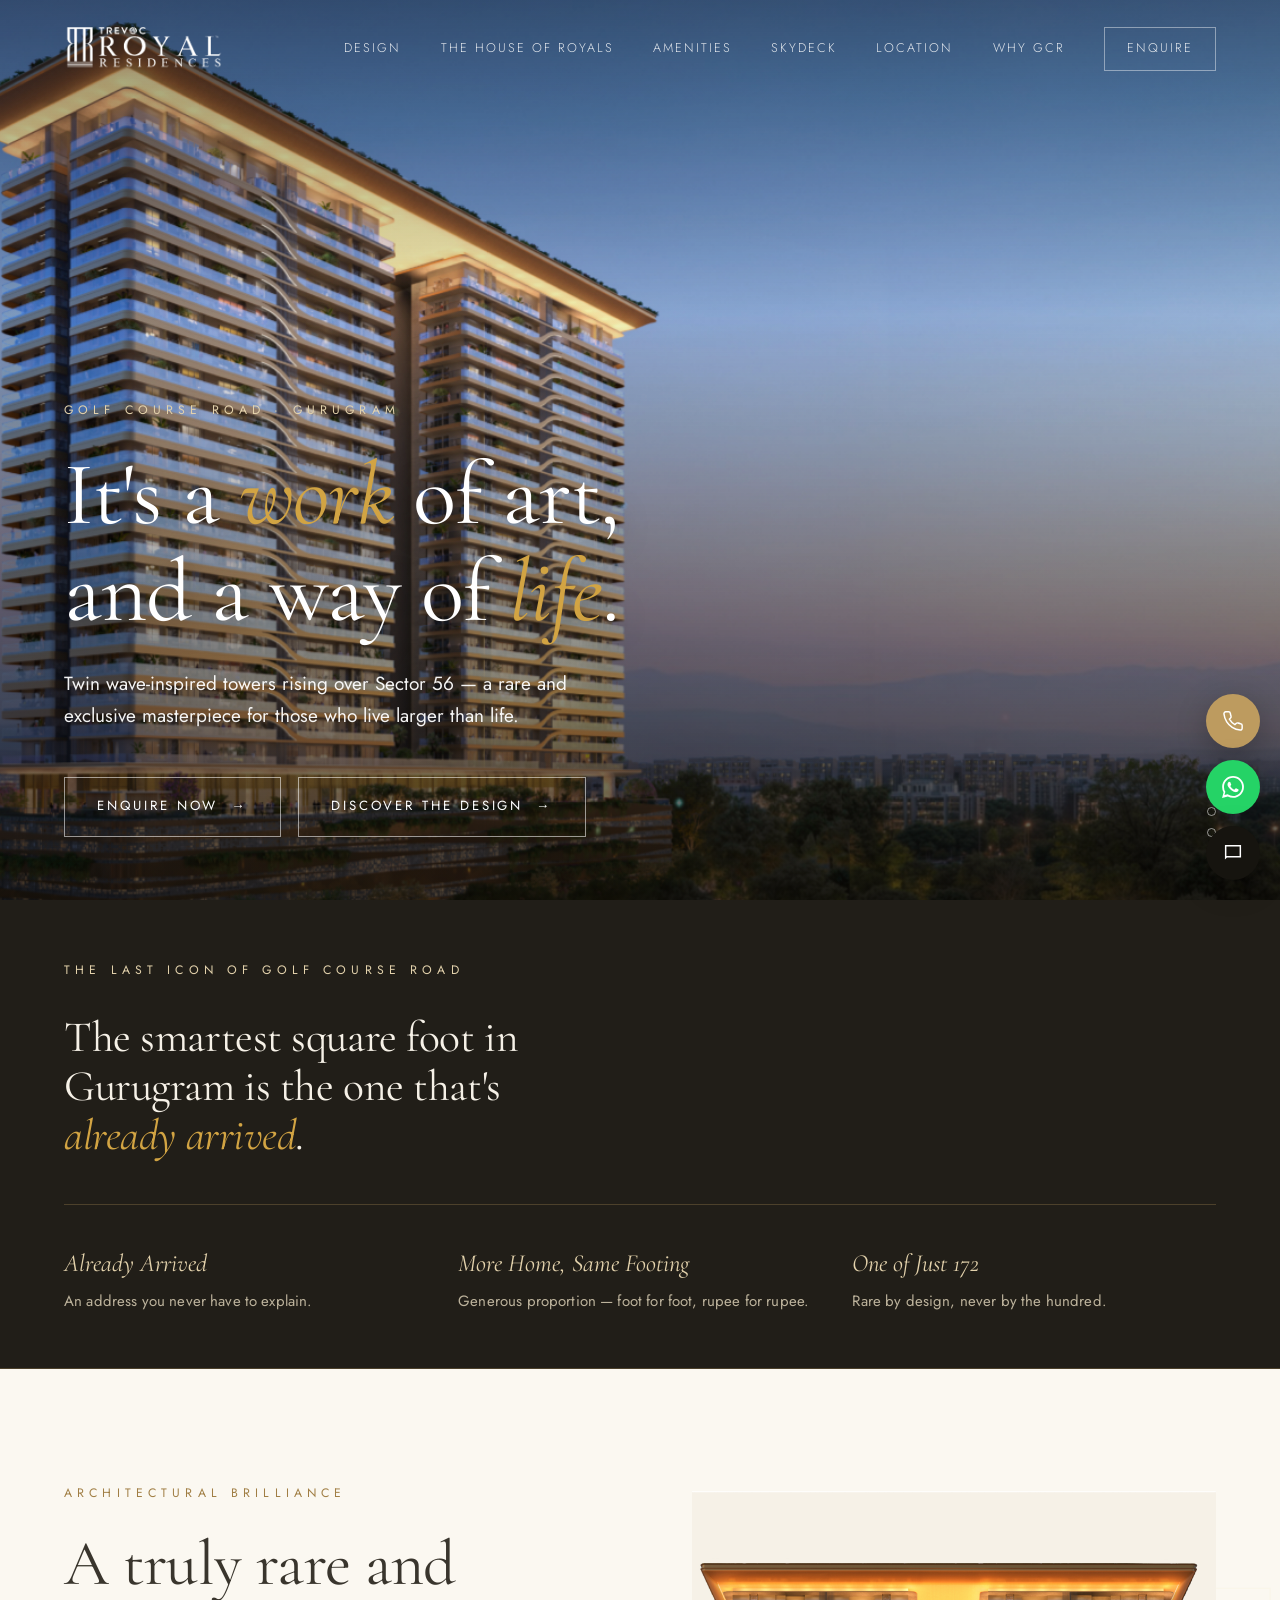
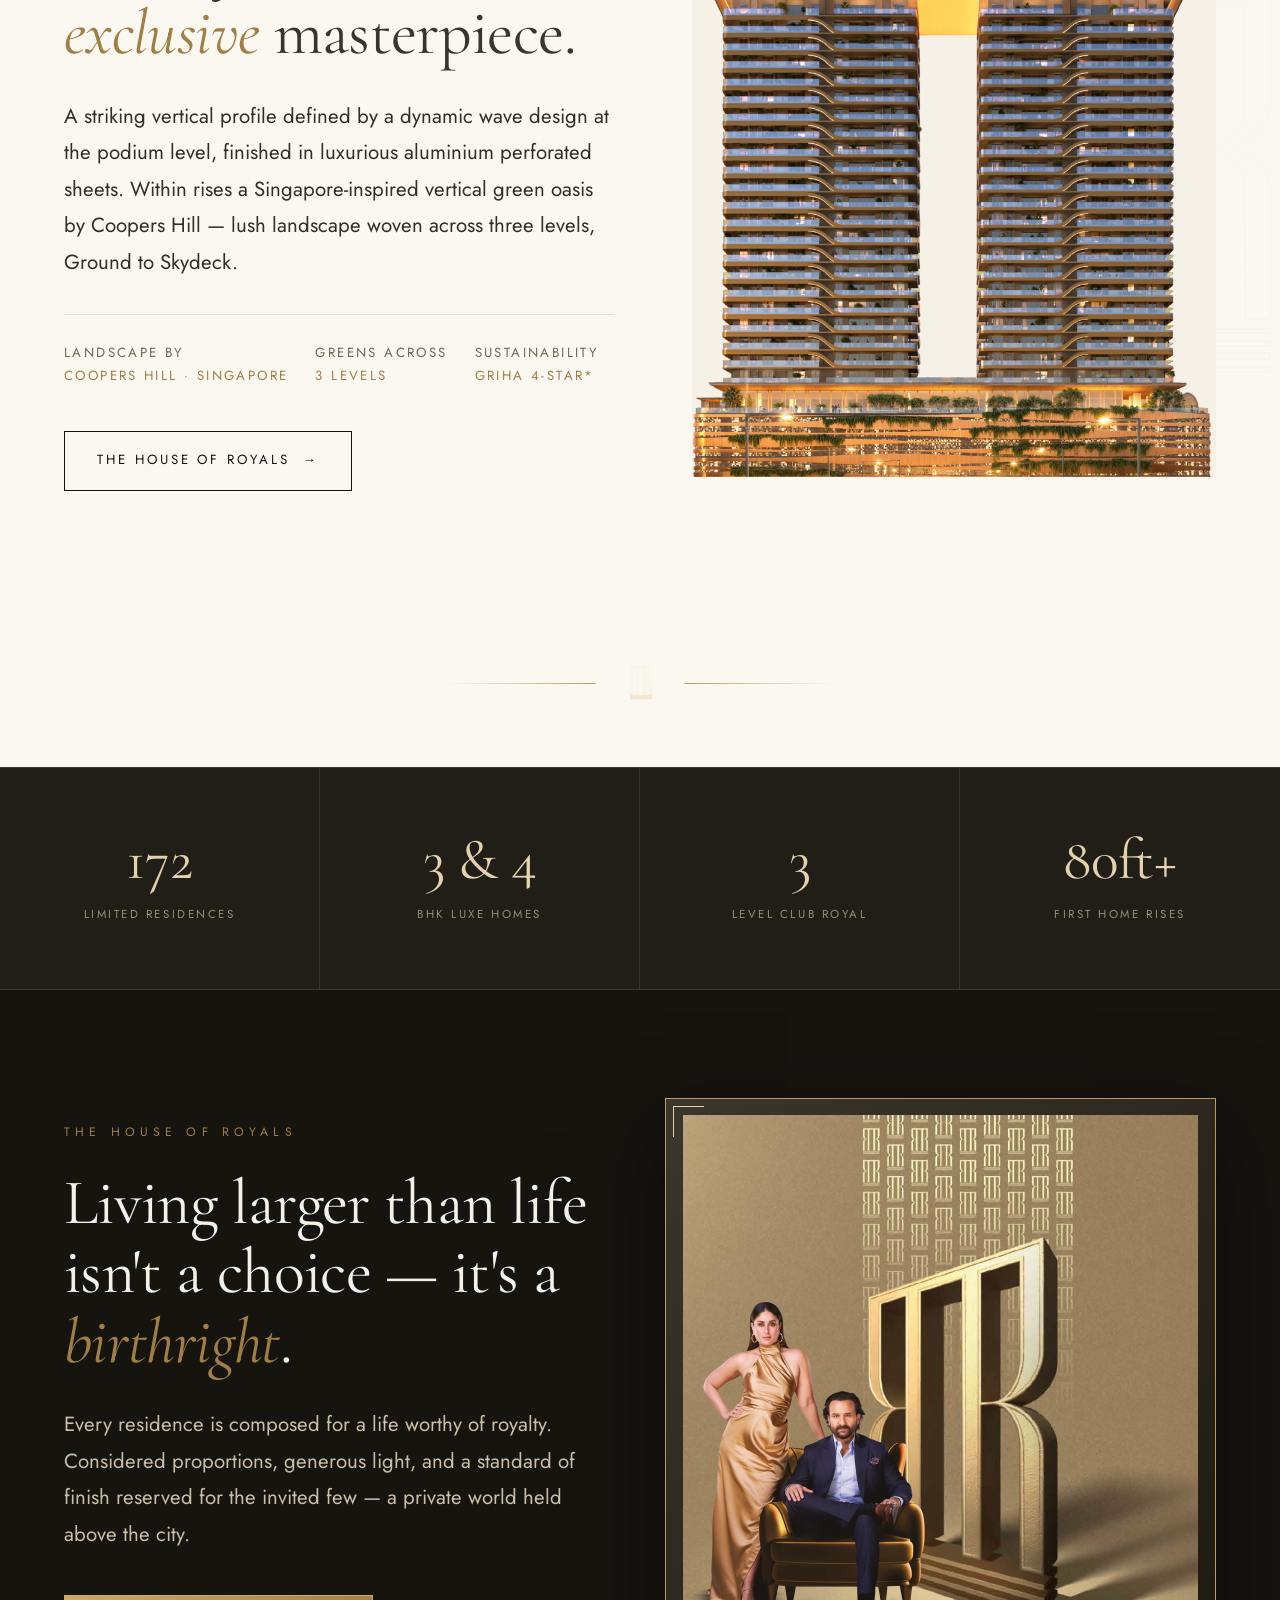
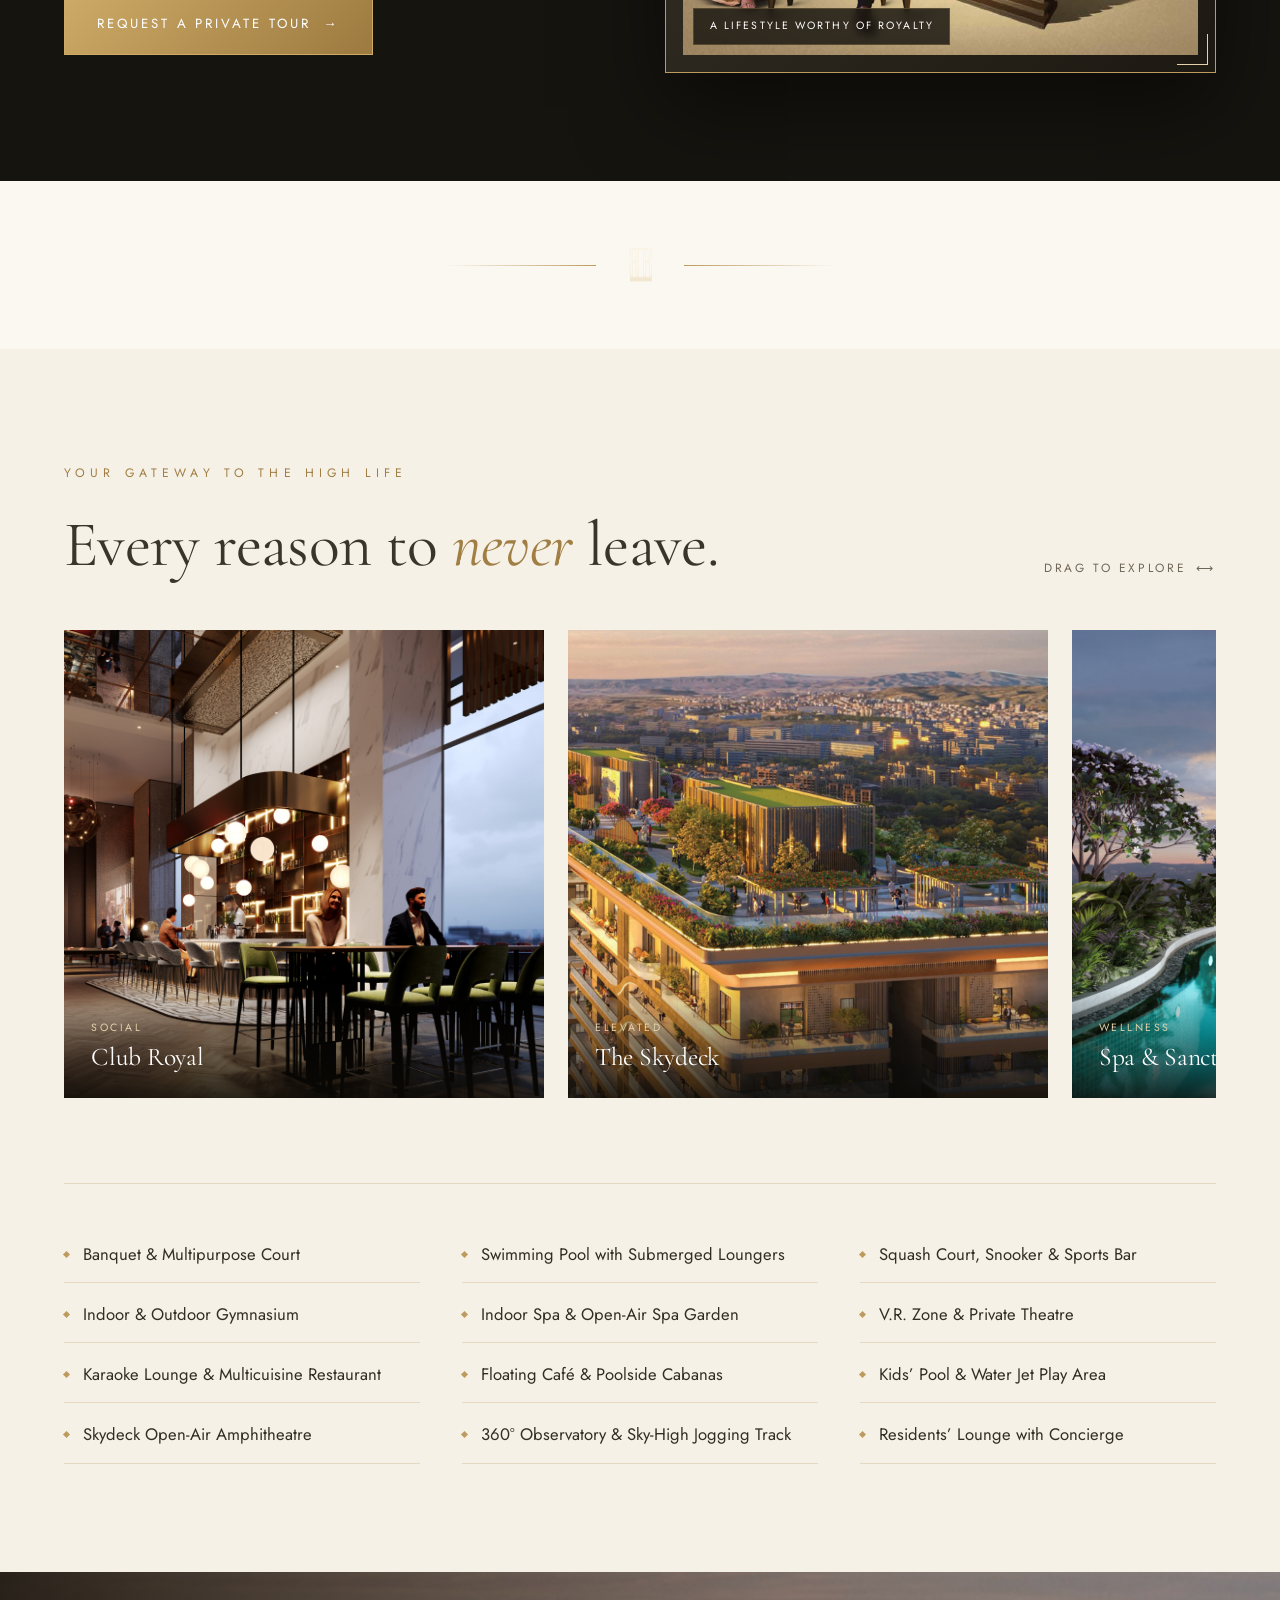
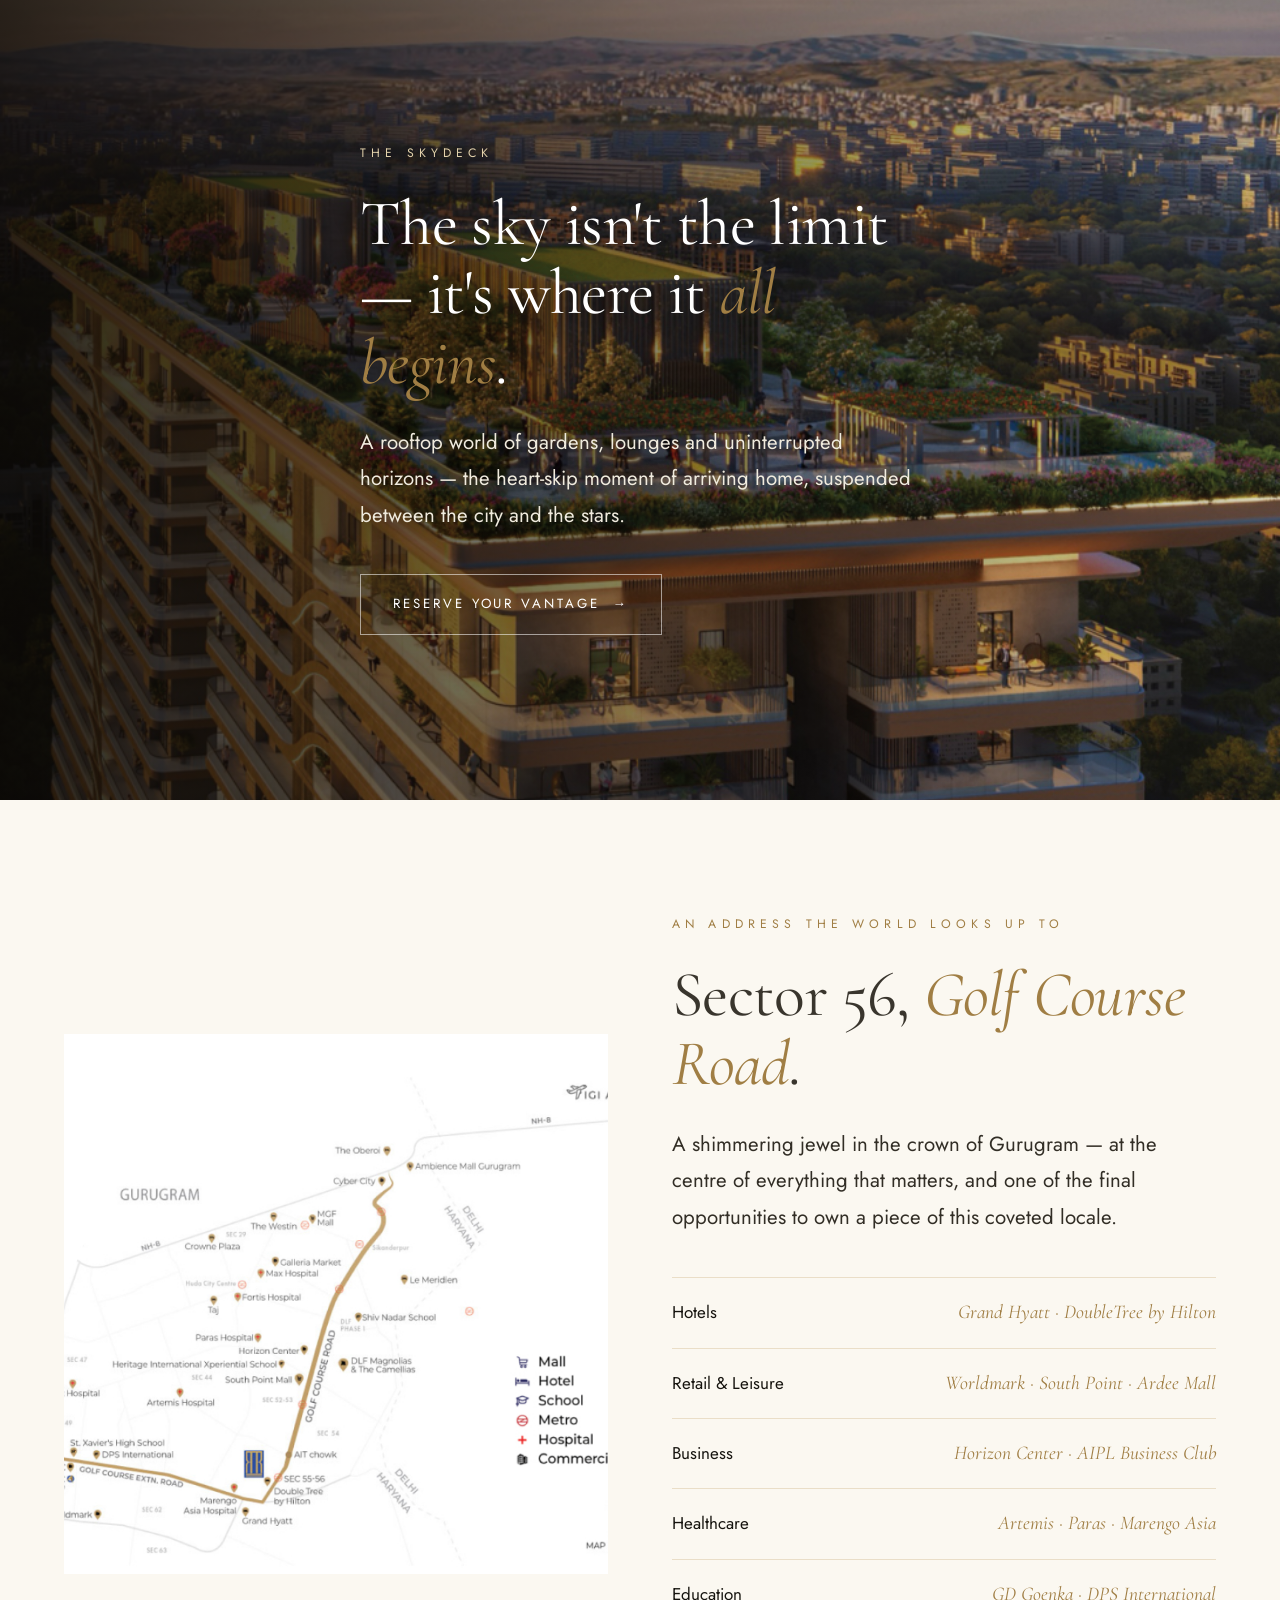
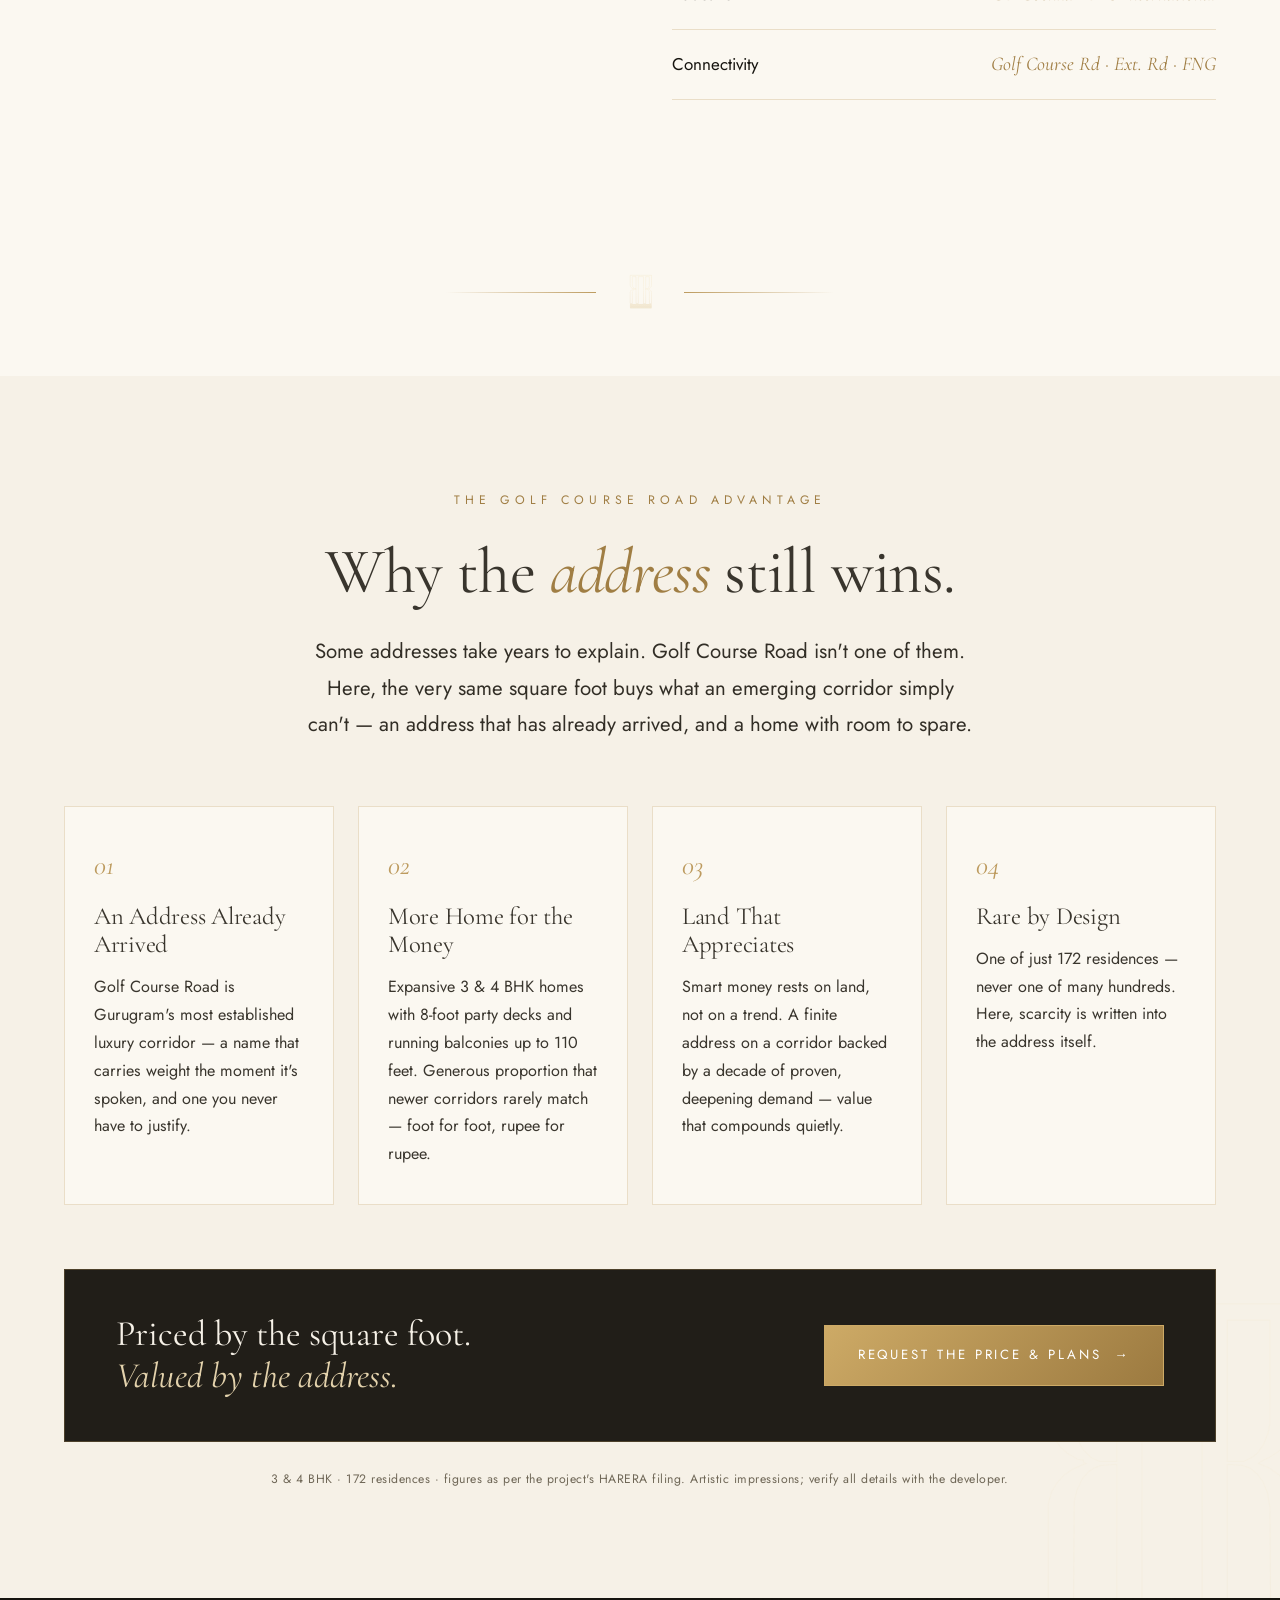
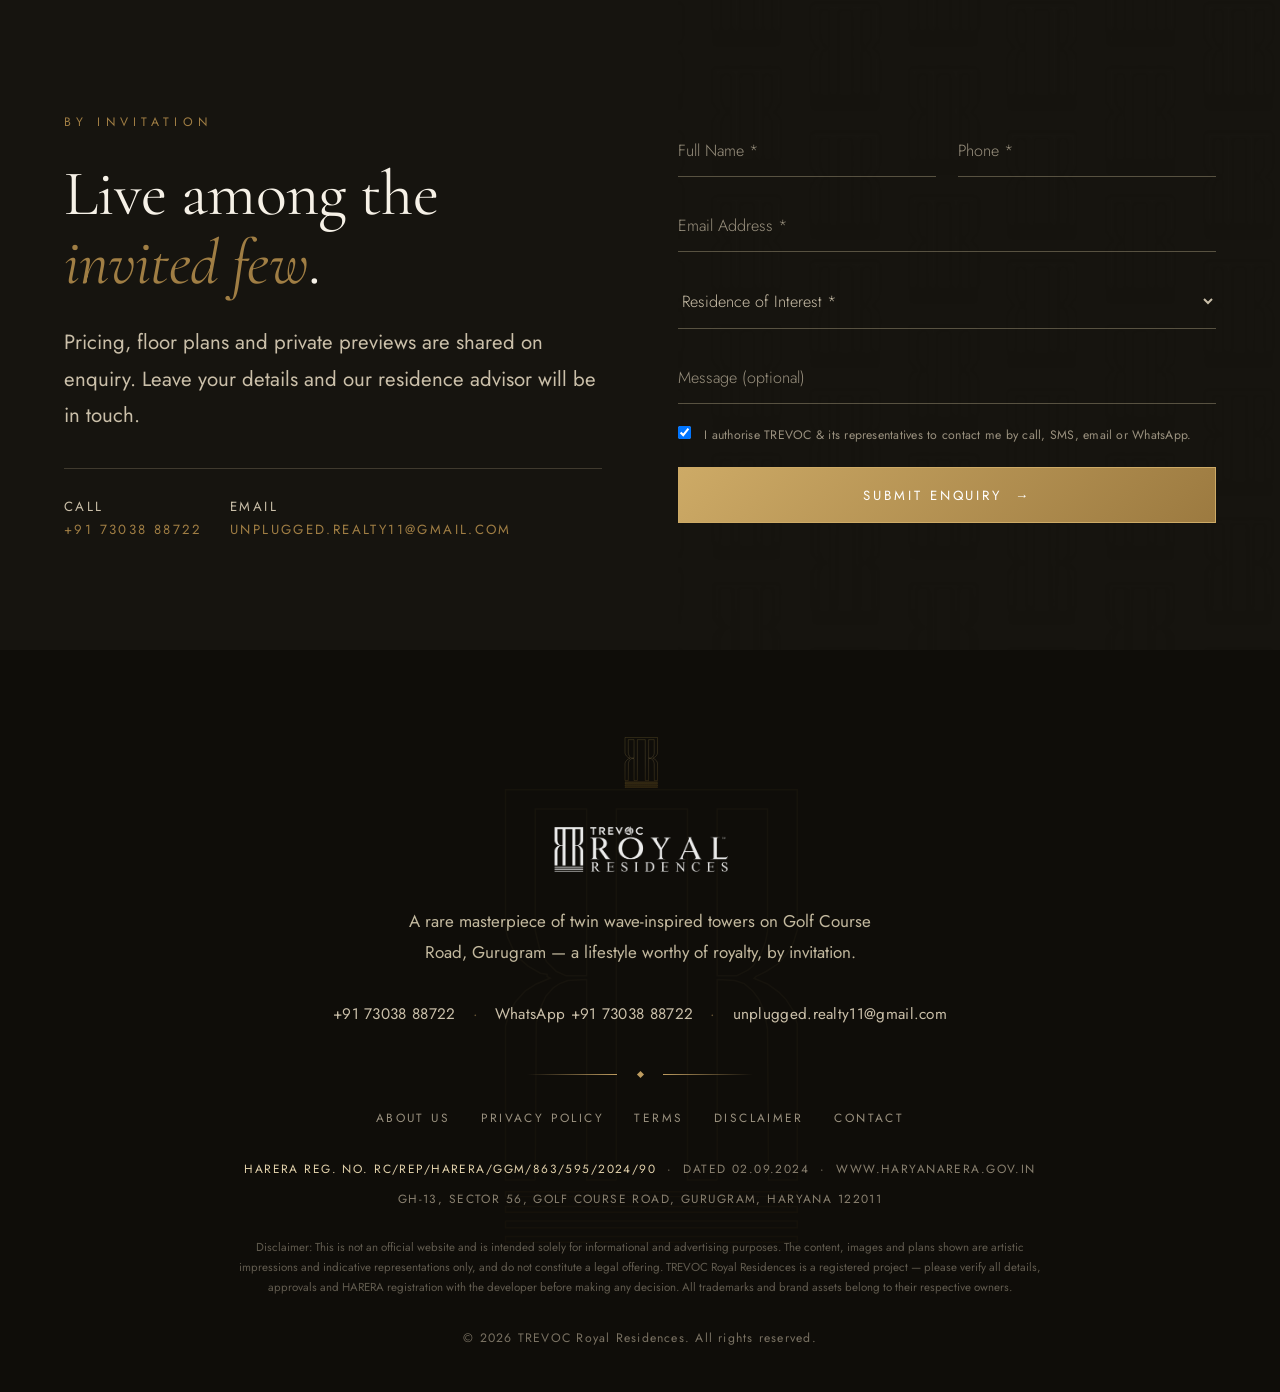
==== commit dfedd06f: "Activate GA4 + Ads lead conversion; switch contact to Realty Unplugged" ====
--- a/index.html
+++ b/index.html
@@ -423,7 +423,7 @@
 <!-- ============ Google tag (GA4 + Google Ads) — add IDs to activate ============ -->
 <script>
   // Paste your IDs between the quotes to switch these on:
-  window.GA4_ID='';                 // e.g. 'G-XXXXXXXXXX'   (Google Analytics 4)
+  window.GA4_ID='G-4TZQP488C3';     // Google Analytics 4 (TREVOC stream)
   window.GOOGLE_ADS_ID='';          // e.g. 'AW-XXXXXXXXX'   (Google Ads)
   window.GOOGLE_ADS_LEAD_LABEL='';  // e.g. 'AbCd-EfGhIj'    (Ads conversion label)
   (function(){
@@ -671,8 +671,8 @@
       <h2 class="rv d1">Live among the <em>invited few</em>.</h2>
       <p class="lead rv d2" style="margin-top:1.6rem">Pricing, floor plans and private previews are shared on enquiry. Leave your details and our residence advisor will be in touch.</p>
       <div class="archlist rv d2" style="border-color:rgba(227,210,172,.2)">
-        <span style="color:#cabfa9">Call<br><b>+91 9999 11 88 77</b></span>
-        <span style="color:#cabfa9">Email<br><b>hello@trevocgroup.com</b></span>
+        <span style="color:#cabfa9">Call<br><b>+91 73038 88722</b></span>
+        <span style="color:#cabfa9">Email<br><b>unplugged.realty11@gmail.com</b></span>
       </div>
     </div>
     <div class="rv d1">
@@ -709,11 +709,11 @@
     <p class="ftag">A rare masterpiece of twin wave-inspired towers on Golf Course Road, Gurugram — a lifestyle worthy of royalty, by invitation.</p>
 
     <div class="fcontact">
-      <a href="tel:+919999118877">+91 9999 11 88 77</a>
+      <a href="tel:+917303888722">+91 73038 88722</a>
       <span class="sep">·</span>
-      <a href="https://wa.me/919999881177">WhatsApp +91 9999 88 11 77</a>
+      <a href="https://wa.me/917303888722">WhatsApp +91 73038 88722</a>
       <span class="sep">·</span>
-      <a href="mailto:hello@trevocgroup.com">hello@trevocgroup.com</a>
+      <a href="mailto:unplugged.realty11@gmail.com">unplugged.realty11@gmail.com</a>
     </div>
 
     <div class="forn"><span class="ln"></span><span class="dot"></span><span class="ln r"></span></div>
@@ -775,8 +775,8 @@
 
 <!-- FLOATING -->
 <div class="float">
-  <a class="cl" href="tel:+919999118877" aria-label="Call"><svg viewBox="0 0 24 24" fill="none" stroke="currentColor" stroke-width="1.6"><path d="M22 16.92v3a2 2 0 0 1-2.18 2 19.79 19.79 0 0 1-8.63-3.07 19.5 19.5 0 0 1-6-6 19.79 19.79 0 0 1-3.07-8.67A2 2 0 0 1 4.11 2h3a2 2 0 0 1 2 1.72c.13.96.36 1.9.7 2.81a2 2 0 0 1-.45 2.11L8.09 9.91a16 16 0 0 0 6 6l1.27-1.27a2 2 0 0 1 2.11-.45c.91.34 1.85.57 2.81.7A2 2 0 0 1 22 16.92z"/></svg></a>
-  <a class="wa" href="https://wa.me/919999881177" aria-label="WhatsApp"><svg viewBox="0 0 24 24" fill="currentColor"><path d="M.057 24l1.687-6.163a11.867 11.867 0 0 1-1.587-5.946C.16 5.335 5.495 0 12.05 0a11.82 11.82 0 0 1 8.413 3.488 11.82 11.82 0 0 1 3.48 8.414c-.003 6.557-5.338 11.892-11.893 11.892a11.9 11.9 0 0 1-5.688-1.448L.057 24zm6.597-3.807c1.676.995 3.276 1.591 5.392 1.592 5.448 0 9.886-4.434 9.889-9.885.002-5.462-4.415-9.89-9.881-9.892-5.452 0-9.887 4.434-9.889 9.884a9.86 9.86 0 0 0 1.512 5.26l-.999 3.648 3.476-.911zm11.387-5.464c-.074-.124-.272-.198-.57-.347-.297-.149-1.758-.868-2.031-.967-.272-.099-.47-.149-.669.149-.198.297-.768.967-.941 1.165-.173.198-.347.223-.644.074-.297-.149-1.255-.462-2.39-1.475-.883-.788-1.48-1.761-1.653-2.059-.173-.297-.018-.458.13-.606.134-.133.297-.347.446-.521.151-.172.2-.296.3-.495.099-.198.05-.372-.025-.521-.075-.148-.669-1.611-.916-2.206-.242-.579-.487-.501-.669-.51l-.57-.01c-.198 0-.52.074-.792.372s-1.04 1.016-1.04 2.479 1.065 2.876 1.213 3.074c.149.198 2.095 3.2 5.076 4.487.709.306 1.263.489 1.694.626.712.226 1.36.194 1.872.118.571-.085 1.758-.719 2.006-1.413.248-.695.248-1.29.173-1.414z"/></svg></a>
+  <a class="cl" href="tel:+917303888722" aria-label="Call"><svg viewBox="0 0 24 24" fill="none" stroke="currentColor" stroke-width="1.6"><path d="M22 16.92v3a2 2 0 0 1-2.18 2 19.79 19.79 0 0 1-8.63-3.07 19.5 19.5 0 0 1-6-6 19.79 19.79 0 0 1-3.07-8.67A2 2 0 0 1 4.11 2h3a2 2 0 0 1 2 1.72c.13.96.36 1.9.7 2.81a2 2 0 0 1-.45 2.11L8.09 9.91a16 16 0 0 0 6 6l1.27-1.27a2 2 0 0 1 2.11-.45c.91.34 1.85.57 2.81.7A2 2 0 0 1 22 16.92z"/></svg></a>
+  <a class="wa" href="https://wa.me/917303888722" aria-label="WhatsApp"><svg viewBox="0 0 24 24" fill="currentColor"><path d="M.057 24l1.687-6.163a11.867 11.867 0 0 1-1.587-5.946C.16 5.335 5.495 0 12.05 0a11.82 11.82 0 0 1 8.413 3.488 11.82 11.82 0 0 1 3.48 8.414c-.003 6.557-5.338 11.892-11.893 11.892a11.9 11.9 0 0 1-5.688-1.448L.057 24zm6.597-3.807c1.676.995 3.276 1.591 5.392 1.592 5.448 0 9.886-4.434 9.889-9.885.002-5.462-4.415-9.89-9.881-9.892-5.452 0-9.887 4.434-9.889 9.884a9.86 9.86 0 0 0 1.512 5.26l-.999 3.648 3.476-.911zm11.387-5.464c-.074-.124-.272-.198-.57-.347-.297-.149-1.758-.868-2.031-.967-.272-.099-.47-.149-.669.149-.198.297-.768.967-.941 1.165-.173.198-.347.223-.644.074-.297-.149-1.255-.462-2.39-1.475-.883-.788-1.48-1.761-1.653-2.059-.173-.297-.018-.458.13-.606.134-.133.297-.347.446-.521.151-.172.2-.296.3-.495.099-.198.05-.372-.025-.521-.075-.148-.669-1.611-.916-2.206-.242-.579-.487-.501-.669-.51l-.57-.01c-.198 0-.52.074-.792.372s-1.04 1.016-1.04 2.479 1.065 2.876 1.213 3.074c.149.198 2.095 3.2 5.076 4.487.709.306 1.263.489 1.694.626.712.226 1.36.194 1.872.118.571-.085 1.758-.719 2.006-1.413.248-.695.248-1.29.173-1.414z"/></svg></a>
   <a href="#enquire" aria-label="Enquire"><svg viewBox="0 0 24 24" fill="none" stroke="currentColor" stroke-width="1.6"><path d="M4 4h16v12H5.17L4 17.17V4z"/></svg></a>
 </div>
 
@@ -797,7 +797,7 @@
   function trackLead(source){
     try{ if(window.fbq) fbq('track','Lead',{content_name:source}); }catch(e){}
     try{ if(window.gtag){
-      if(window.GA4_ID) gtag('event','generate_lead',{source:source});
+      if(window.GA4_ID){ gtag('event','generate_lead',{source:source}); gtag('event','ads_conversion_submit_lead_form',{source:source}); }
       if(window.GOOGLE_ADS_ID&&window.GOOGLE_ADS_LEAD_LABEL)
         gtag('event','conversion',{send_to:window.GOOGLE_ADS_ID+'/'+window.GOOGLE_ADS_LEAD_LABEL});
     }}catch(e){}
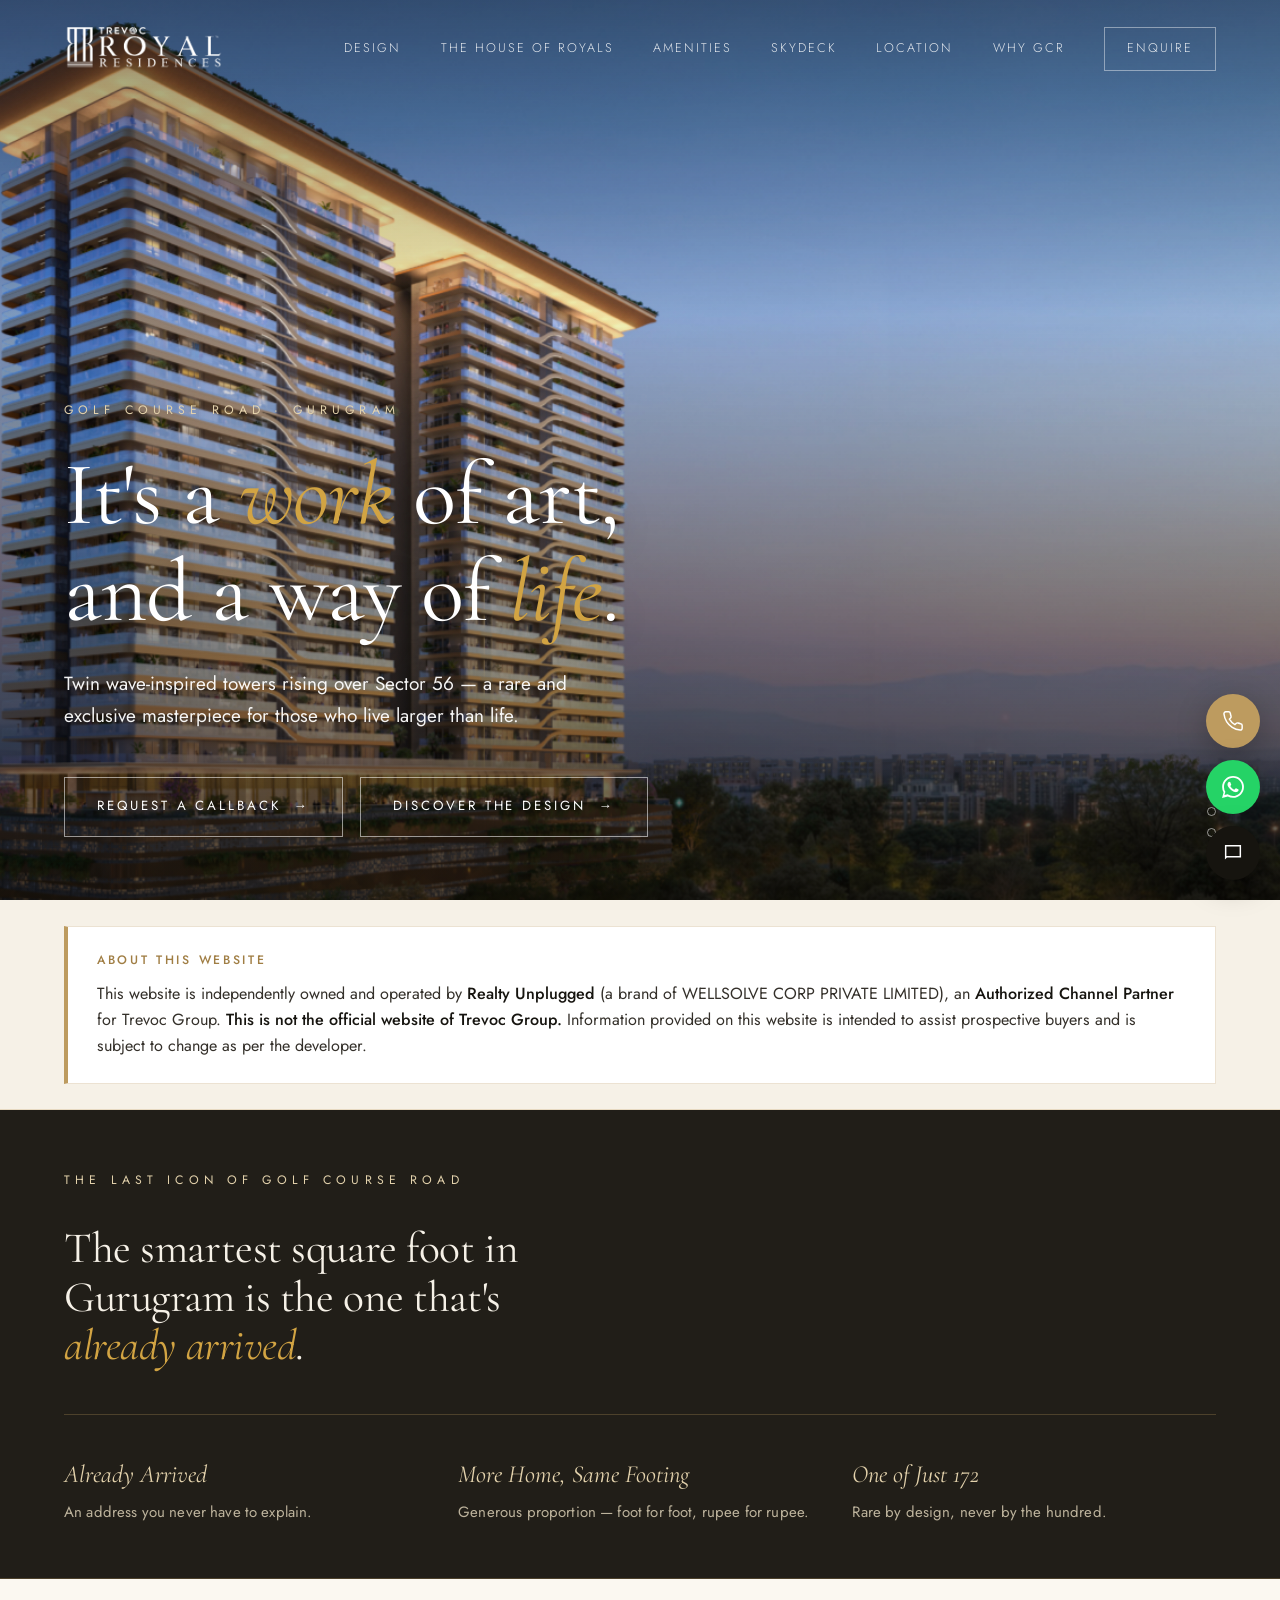
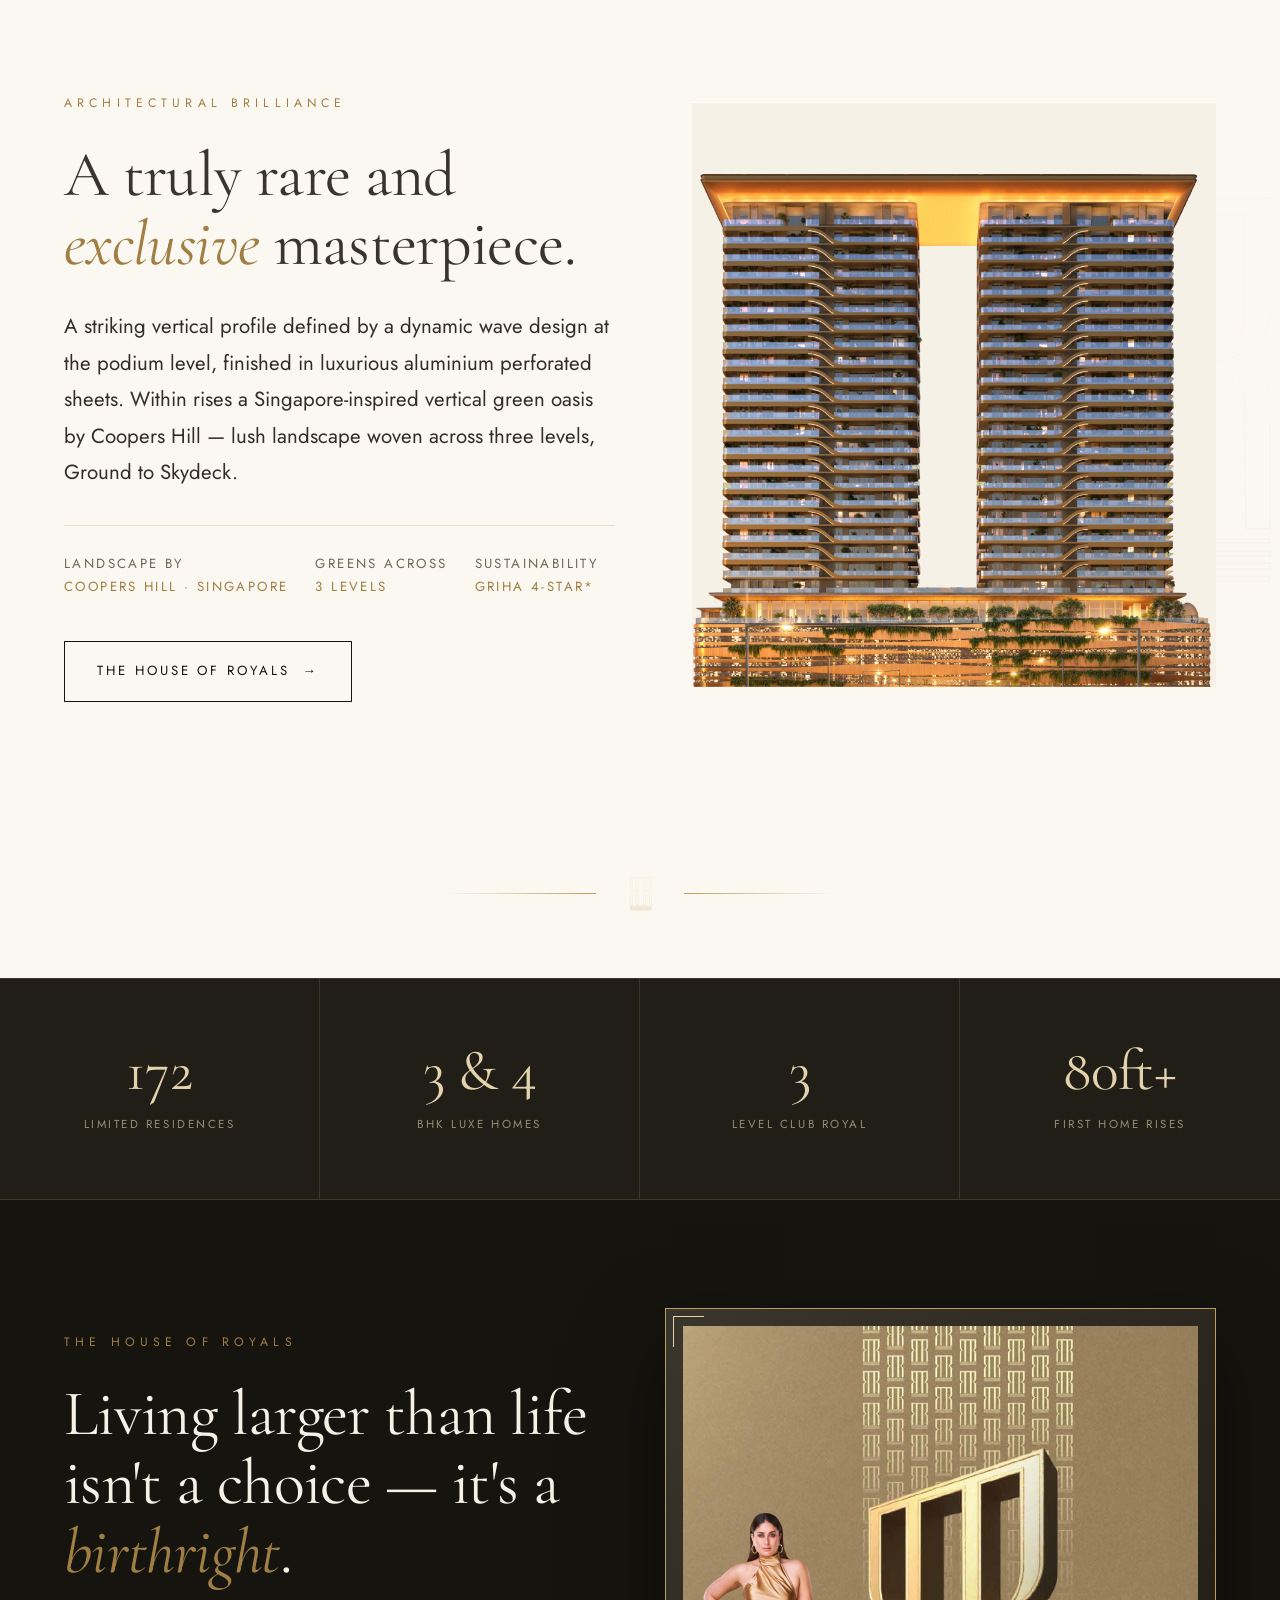
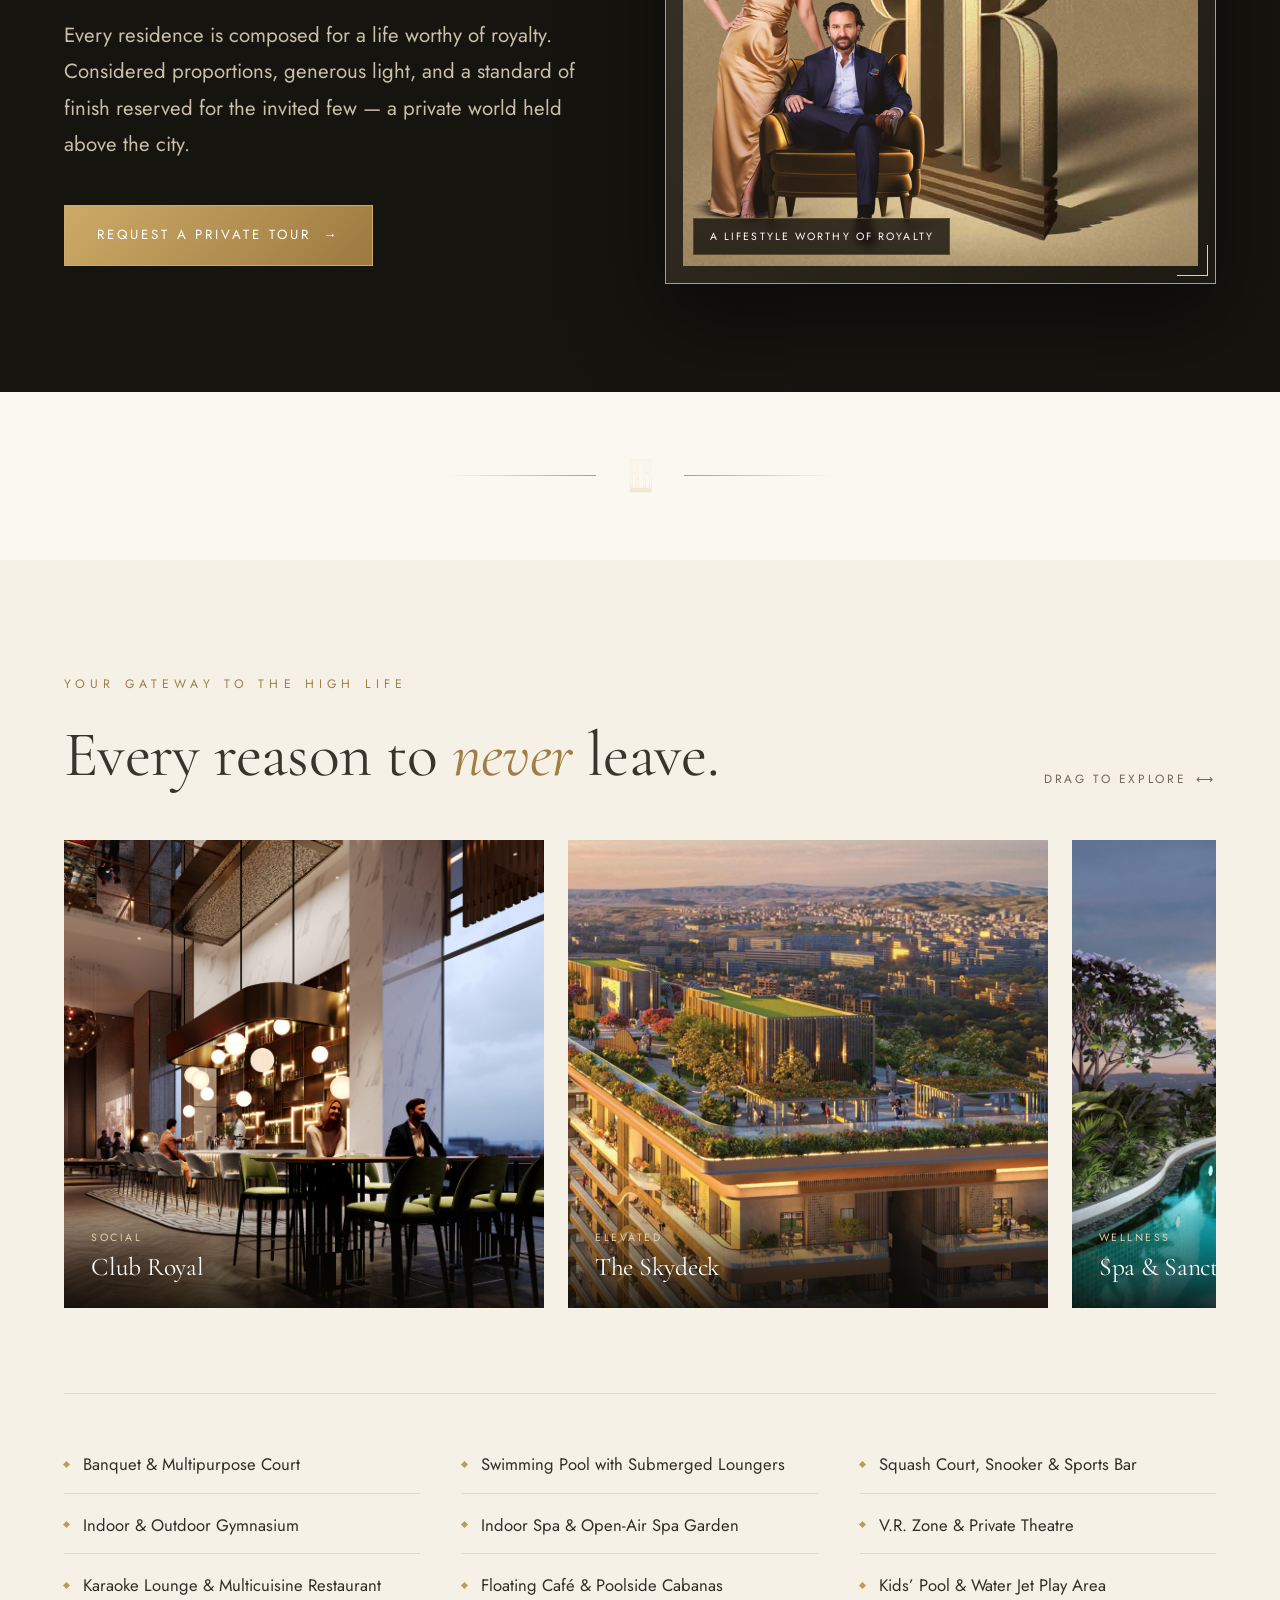
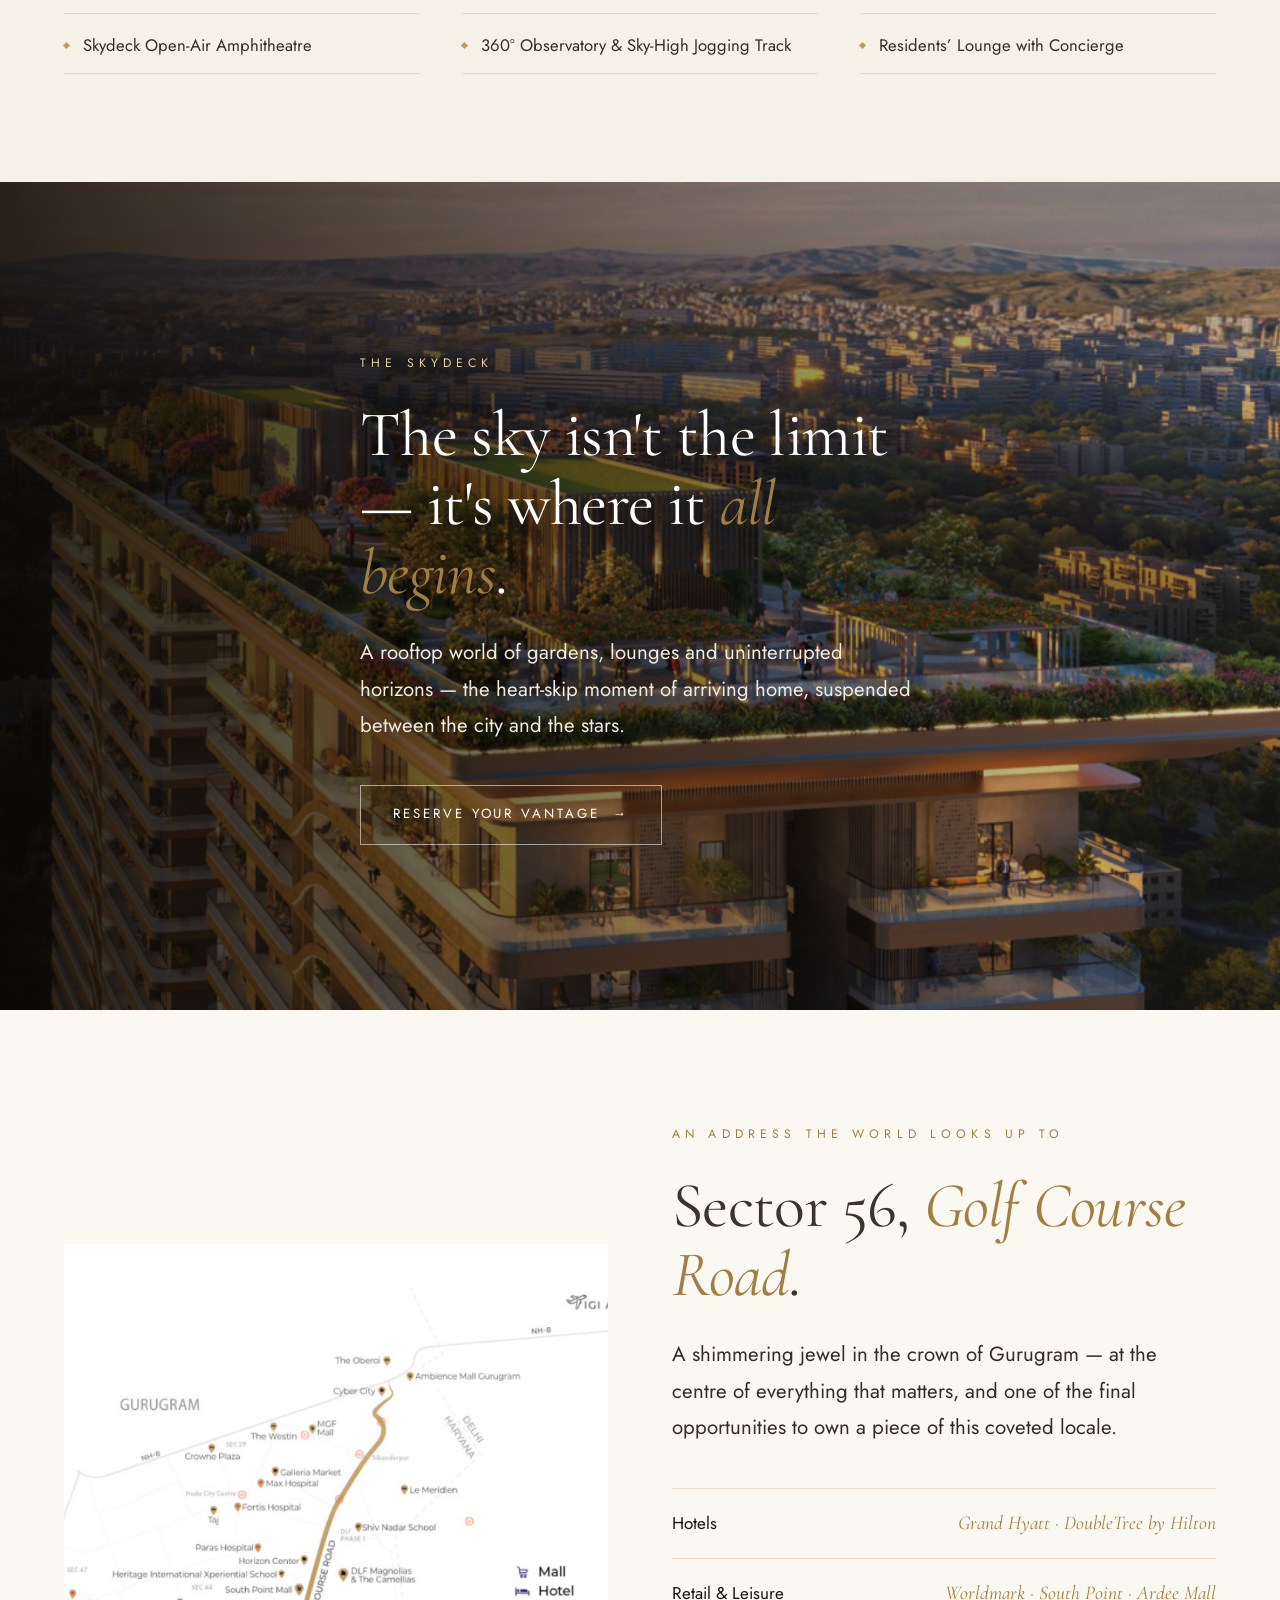
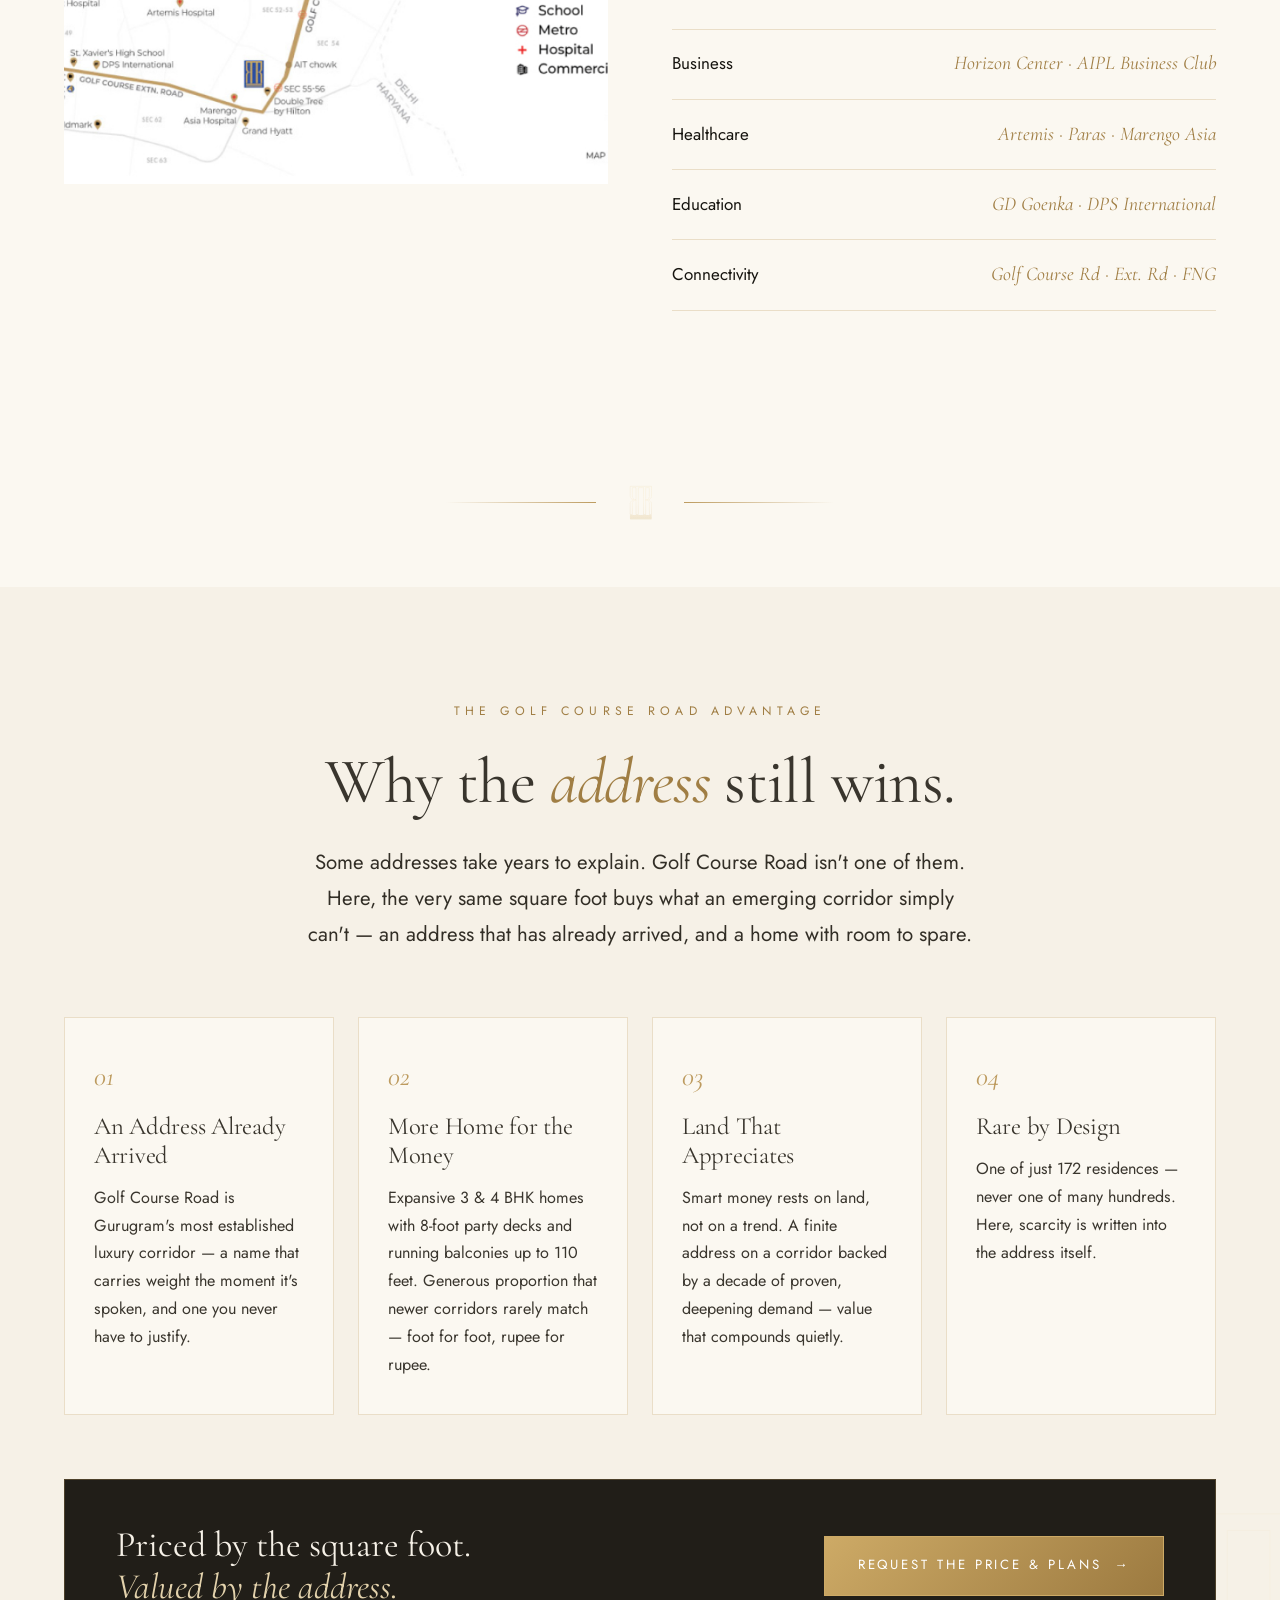
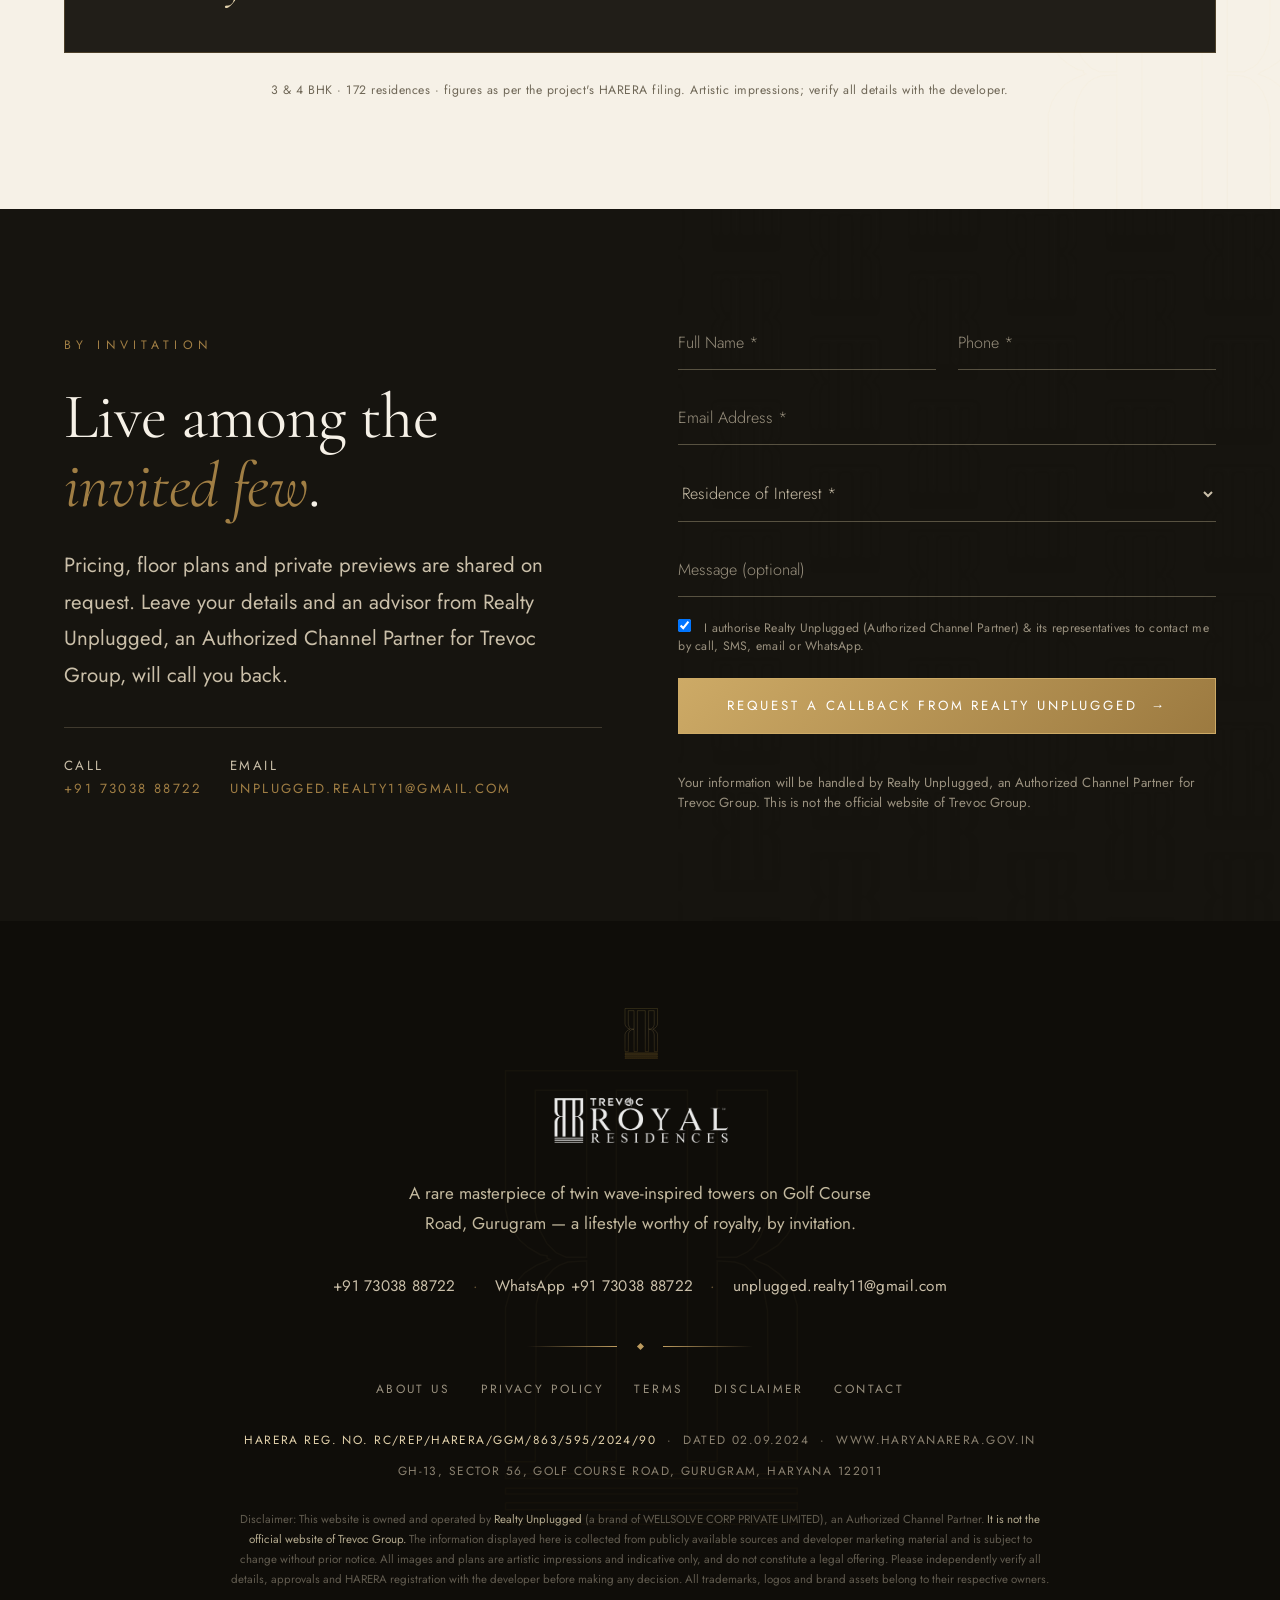
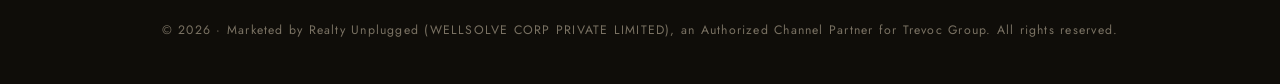
==== commit 7224cb02: "Add channel-partner disclosures (below hero, lead form, footer) for ad compliance" ====
--- a/index.html
+++ b/index.html
@@ -250,6 +250,15 @@
   .float a.cl{background:var(--gold)}
   .float a:hover{transform:translateY(-4px) scale(1.05)}
   .float a svg{width:22px;height:22px}
+
+  /* ---------- channel-partner disclosure (below hero) ---------- */
+  .disclosure{background:var(--cream);border-bottom:1px solid var(--line);padding:1.5rem 0}
+  .disclosure .dbox{background:#fff;border:1px solid var(--line);border-left:4px solid var(--gold);padding:1.4rem 1.7rem}
+  .disclosure .dlabel{display:block;font-size:.72rem;letter-spacing:.22em;text-transform:uppercase;color:var(--gold-deep);font-weight:500;margin-bottom:.55rem}
+  .disclosure p{font-size:.95rem;line-height:1.62;color:#34302a;margin:0;max-width:none}
+  .disclosure strong{color:var(--ink);font-weight:500}
+  /* form disclosure line */
+  .formdisc{font-size:.78rem;color:#9a917f;line-height:1.5;margin-top:1rem;letter-spacing:.01em}
 
   /* ---------- strategy hook band (upper) ---------- */
   .stratband{background:var(--charcoal);color:var(--cream);padding:clamp(3rem,6vh,4.6rem) 0;border-bottom:1px solid var(--line)}
@@ -424,7 +433,7 @@
 <script>
   // Paste your IDs between the quotes to switch these on:
   window.GA4_ID='G-4TZQP488C3';     // Google Analytics 4 (TREVOC stream)
-  window.GOOGLE_ADS_ID='';          // e.g. 'AW-XXXXXXXXX'   (Google Ads)
+  window.GOOGLE_ADS_ID='AW-18271495559'; // Google Ads (TREVOC Residences)
   window.GOOGLE_ADS_LEAD_LABEL='';  // e.g. 'AbCd-EfGhIj'    (Ads conversion label)
   (function(){
     var ids=[window.GA4_ID,window.GOOGLE_ADS_ID].filter(Boolean);
@@ -472,7 +481,7 @@
     <h1>It's a <em>work</em> of art,<br>and a way of <em>life</em>.</h1>
     <p class="sub">Twin wave-inspired towers rising over Sector 56 — a rare and exclusive masterpiece for those who live larger than life.</p>
     <div class="cta-row">
-      <a href="#enquire" class="btn light">Enquire Now <span class="arw">→</span></a>
+      <a href="#enquire" class="btn light">Request a Callback <span class="arw">→</span></a>
       <a href="#design" class="btn light">Discover the Design <span class="arw">→</span></a>
     </div>
   </div>
@@ -480,6 +489,16 @@
     <button class="on" data-i="0" aria-label="Slide 1"></button>
     <button data-i="1" aria-label="Slide 2"></button>
     <button data-i="2" aria-label="Slide 3"></button>
+  </div>
+</section>
+
+<!-- CHANNEL PARTNER DISCLOSURE -->
+<section class="disclosure">
+  <div class="wrap">
+    <div class="dbox">
+      <span class="dlabel">About This Website</span>
+      <p>This website is independently owned and operated by <strong>Realty Unplugged</strong> (a brand of WELLSOLVE CORP PRIVATE LIMITED), an <strong>Authorized Channel Partner</strong> for Trevoc Group. <strong>This is not the official website of Trevoc Group.</strong> Information provided on this website is intended to assist prospective buyers and is subject to change as per the developer.</p>
+    </div>
   </div>
 </section>
 
@@ -669,7 +688,7 @@
     <div class="copy">
       <span class="eyebrow rv">By Invitation</span>
       <h2 class="rv d1">Live among the <em>invited few</em>.</h2>
-      <p class="lead rv d2" style="margin-top:1.6rem">Pricing, floor plans and private previews are shared on enquiry. Leave your details and our residence advisor will be in touch.</p>
+      <p class="lead rv d2" style="margin-top:1.6rem">Pricing, floor plans and private previews are shared on request. Leave your details and an advisor from Realty Unplugged, an Authorized Channel Partner for Trevoc Group, will call you back.</p>
       <div class="archlist rv d2" style="border-color:rgba(227,210,172,.2)">
         <span style="color:#cabfa9">Call<br><b>+91 73038 88722</b></span>
         <span style="color:#cabfa9">Email<br><b>unplugged.realty11@gmail.com</b></span>
@@ -692,9 +711,10 @@
           </select>
         </div>
         <div class="field"><input type="text" name="msg" placeholder="Message (optional)" /></div>
-        <label class="consent"><input type="checkbox" style="width:auto;margin-right:.5rem" checked /> I authorise TREVOC &amp; its representatives to contact me by call, SMS, email or WhatsApp.</label>
-        <button type="submit" class="btn gold" style="justify-content:center">Submit Enquiry <span class="arw">→</span></button>
-        <p class="formnote" id="note">Thank you — your enquiry has been received. Our advisor will reach you shortly.</p>
+        <label class="consent"><input type="checkbox" style="width:auto;margin-right:.5rem" checked /> I authorise Realty Unplugged (Authorized Channel Partner) &amp; its representatives to contact me by call, SMS, email or WhatsApp.</label>
+        <button type="submit" class="btn gold" style="justify-content:center">Request a Callback from Realty Unplugged <span class="arw">→</span></button>
+        <p class="formdisc">Your information will be handled by Realty Unplugged, an Authorized Channel Partner for Trevoc Group. This is not the official website of Trevoc Group.</p>
+        <p class="formnote" id="note">Thank you — your request has been received. An advisor from Realty Unplugged will call you back shortly.</p>
       </form>
     </div>
   </div>
@@ -729,9 +749,9 @@
     <p class="frera"><b>HARERA Reg. No. RC/REP/HARERA/GGM/863/595/2024/90</b> &nbsp;·&nbsp; dated 02.09.2024 &nbsp;·&nbsp; www.haryanarera.gov.in</p>
     <p class="frera" style="margin-top:.6rem">GH-13, Sector 56, Golf Course Road, Gurugram, Haryana 122011</p>
 
-    <p class="disc">Disclaimer: This is not an official website and is intended solely for informational and advertising purposes. The content, images and plans shown are artistic impressions and indicative representations only, and do not constitute a legal offering. TREVOC Royal Residences is a registered project — please verify all details, approvals and HARERA registration with the developer before making any decision. All trademarks and brand assets belong to their respective owners.</p>
-
-    <p class="fcopy">© 2026 TREVOC Royal Residences. All rights reserved.</p>
+    <p class="disc">Disclaimer: This website is owned and operated by <b style="color:#b3a98e;font-weight:400">Realty Unplugged</b> (a brand of WELLSOLVE CORP PRIVATE LIMITED), an Authorized Channel Partner. <b style="color:#b3a98e;font-weight:400">It is not the official website of Trevoc Group.</b> The information displayed here is collected from publicly available sources and developer marketing material and is subject to change without prior notice. All images and plans are artistic impressions and indicative only, and do not constitute a legal offering. Please independently verify all details, approvals and HARERA registration with the developer before making any decision. All trademarks, logos and brand assets belong to their respective owners.</p>
+
+    <p class="fcopy">© 2026 · Marketed by Realty Unplugged (WELLSOLVE CORP PRIVATE LIMITED), an Authorized Channel Partner for Trevoc Group. All rights reserved.</p>
   </div>
 </footer>
 
@@ -766,7 +786,7 @@
           </div>
         </div>
         <button type="submit" class="btn gold" style="justify-content:center;width:100%">Send Me the Price List <span class="arw">→</span></button>
-        <p class="mtrust">No spam — one call from a senior advisor. We'll WhatsApp the price list within the hour.</p>
+        <p class="mtrust">Your details are handled by Realty Unplugged, an Authorized Channel Partner for Trevoc Group. No spam — one call from a senior advisor, and we'll WhatsApp the price list within the hour.</p>
         <p class="mnote" id="modalNote">Thank you — your details are in. We'll WhatsApp the price list shortly.</p>
       </form>
     </div>
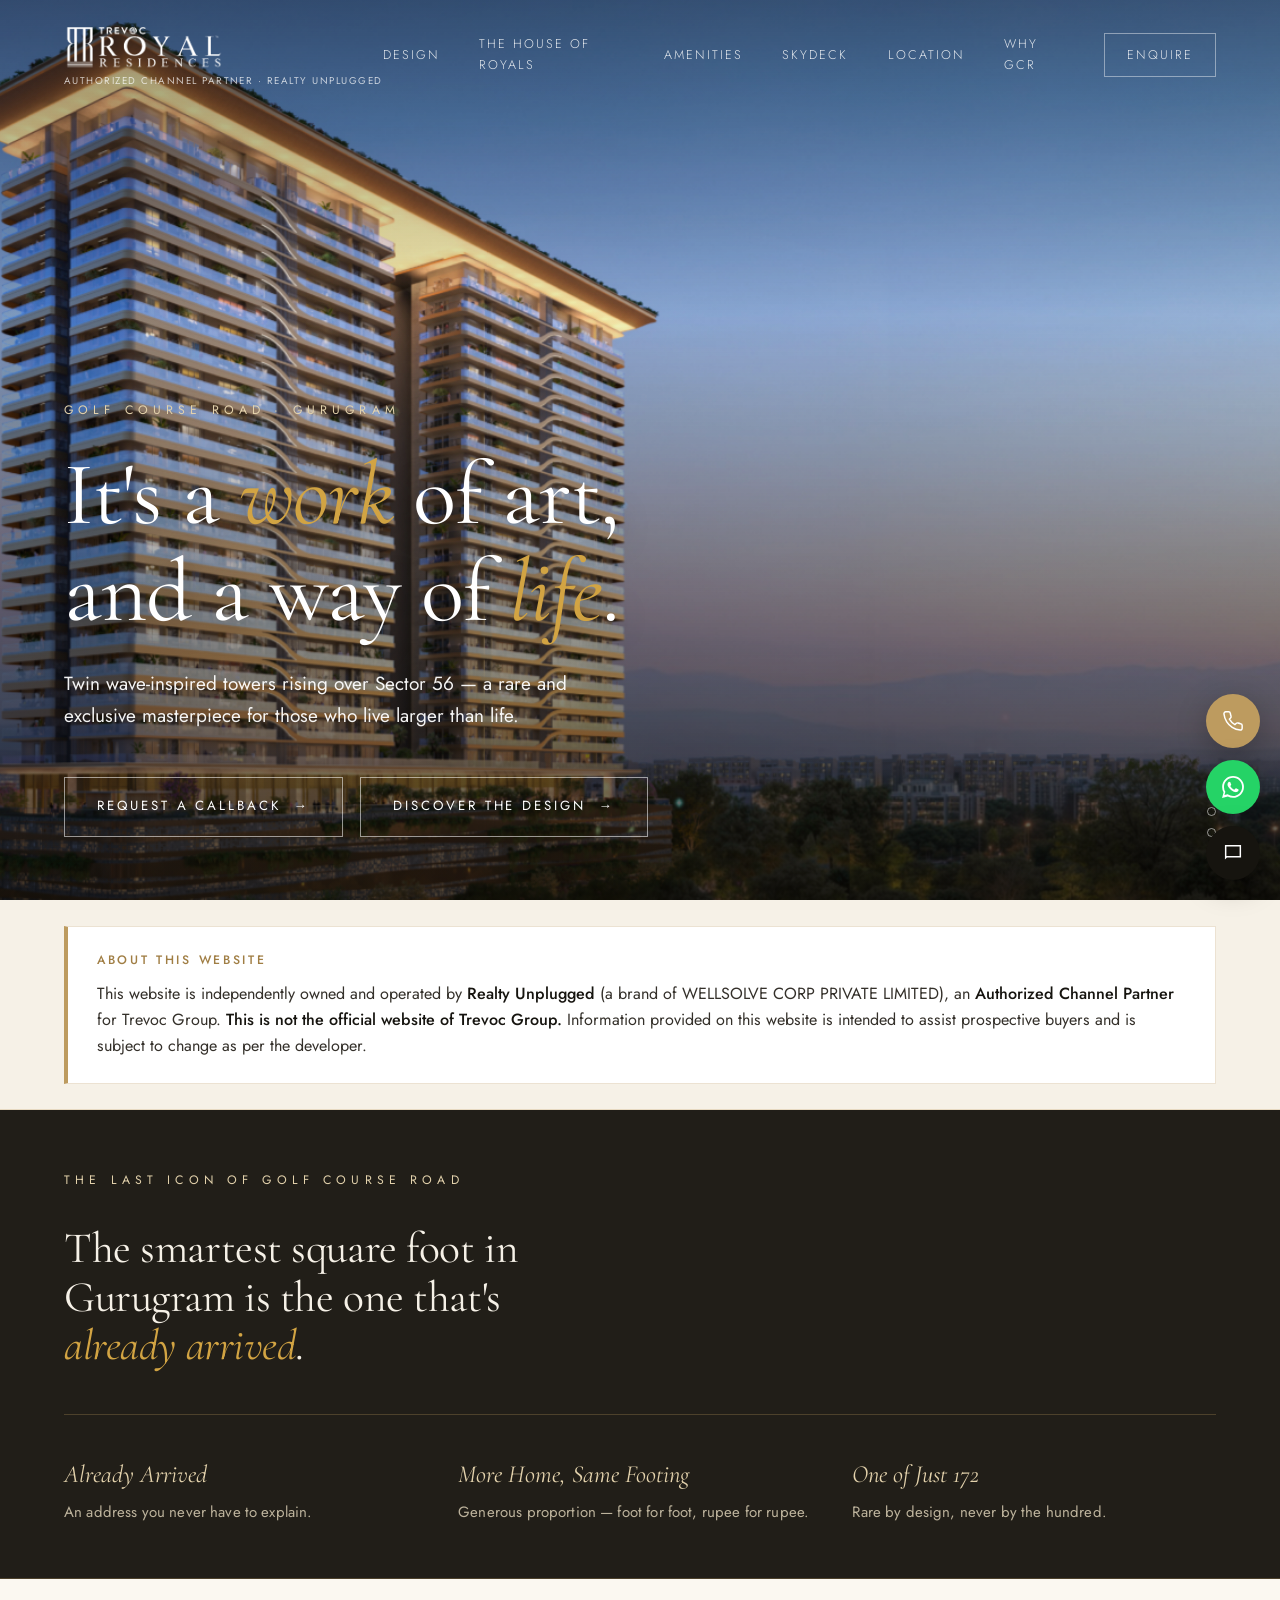
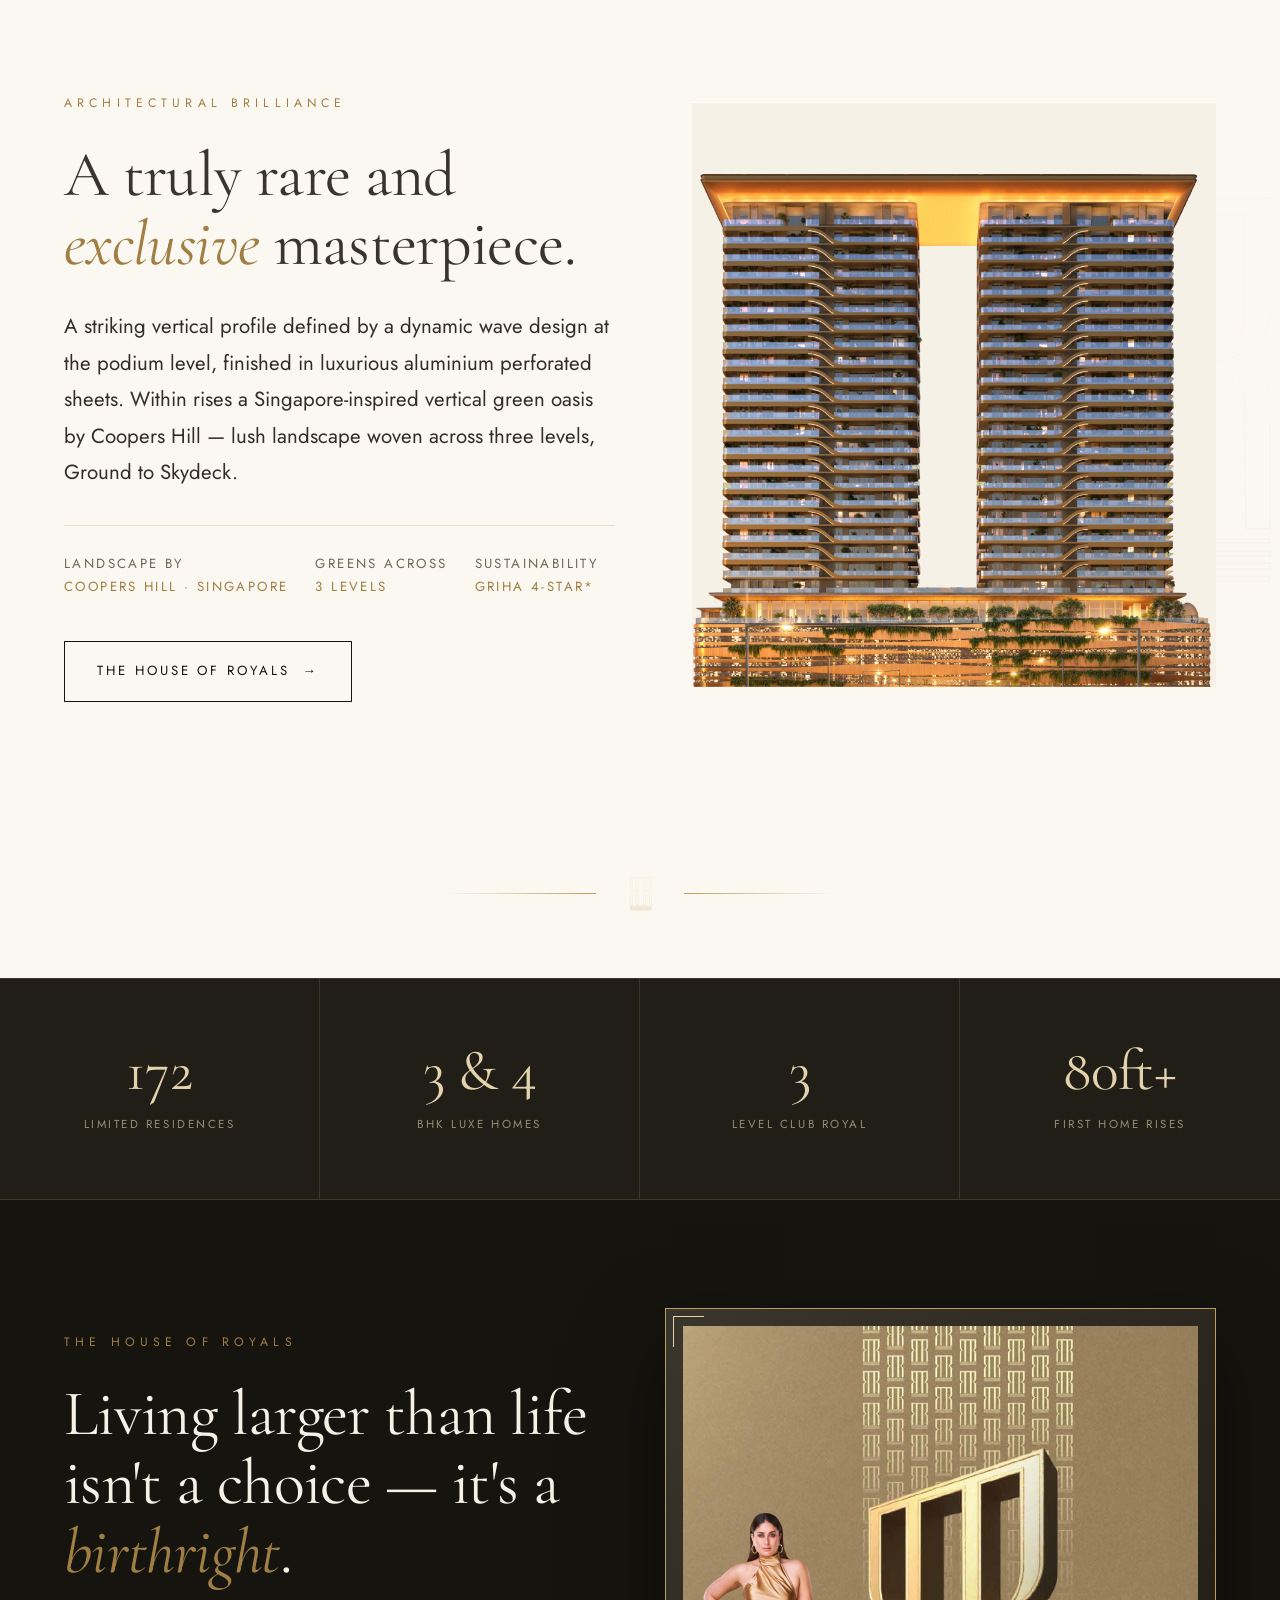
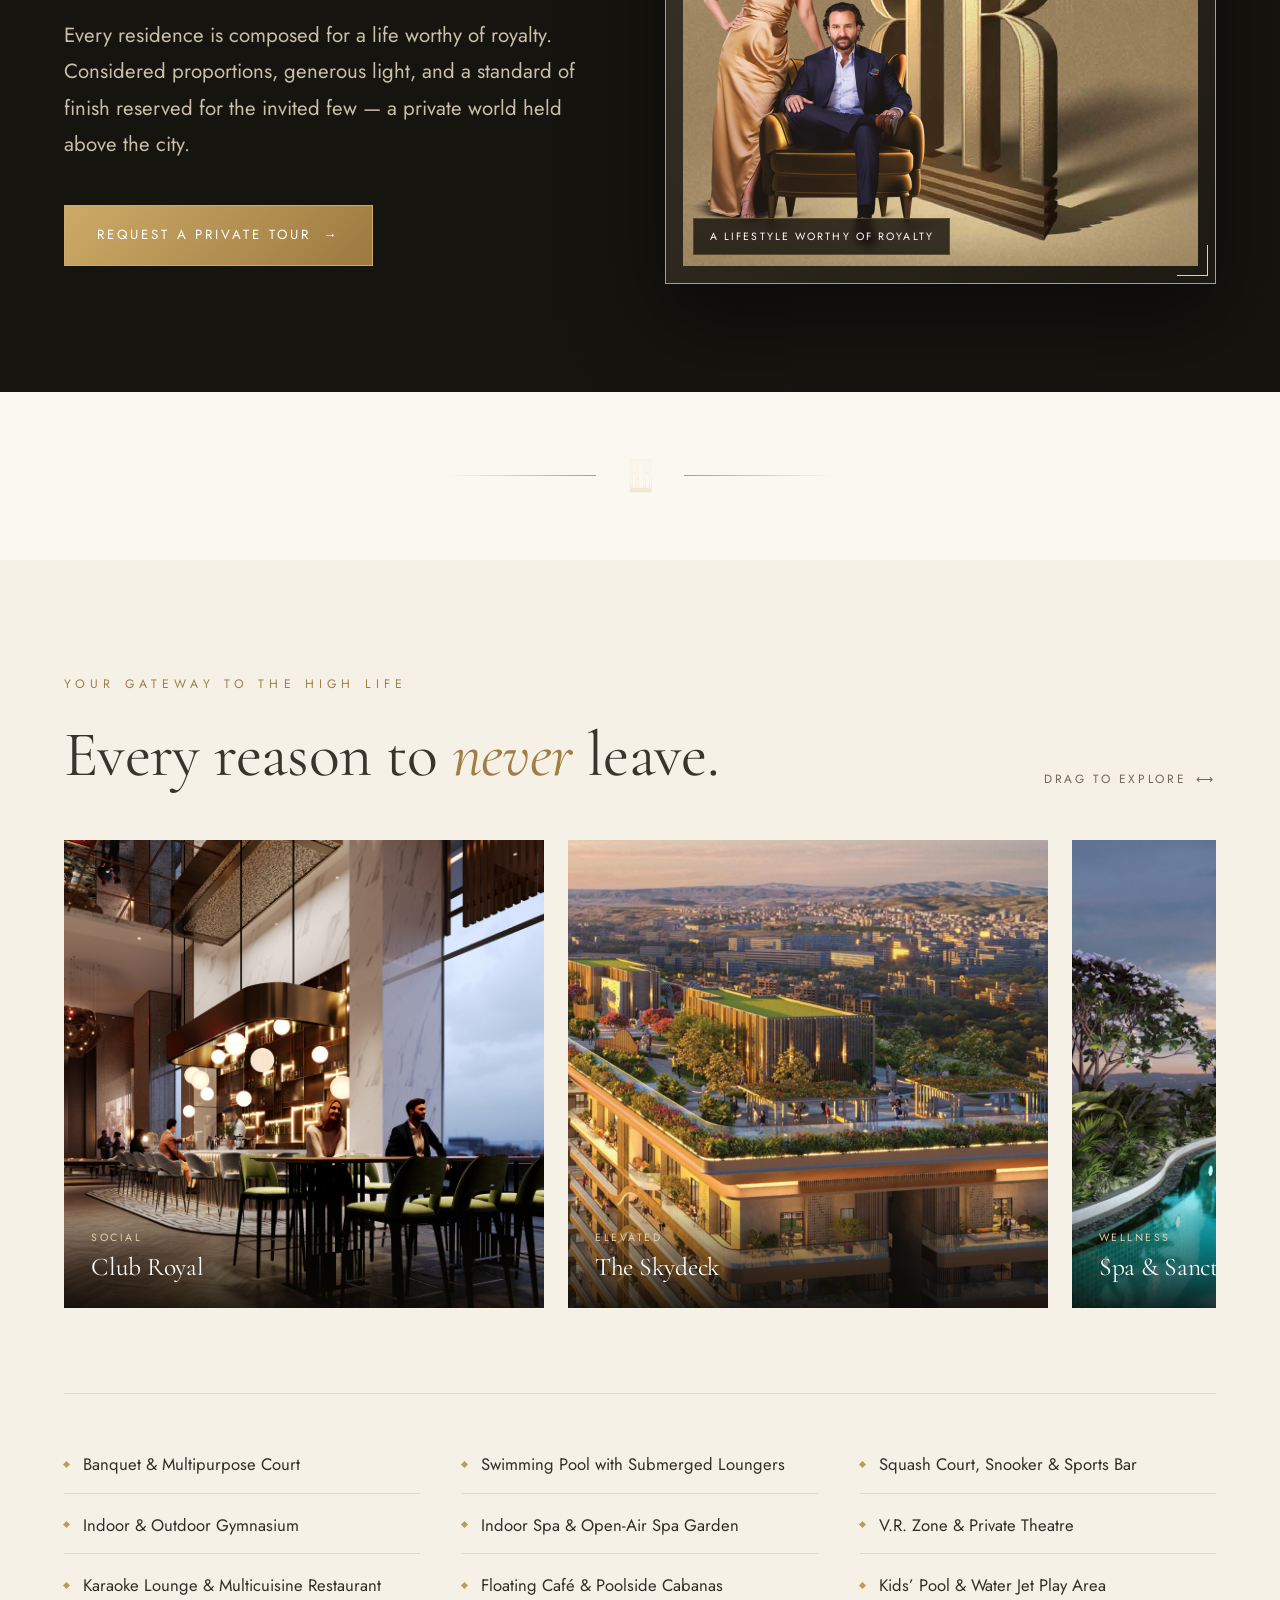
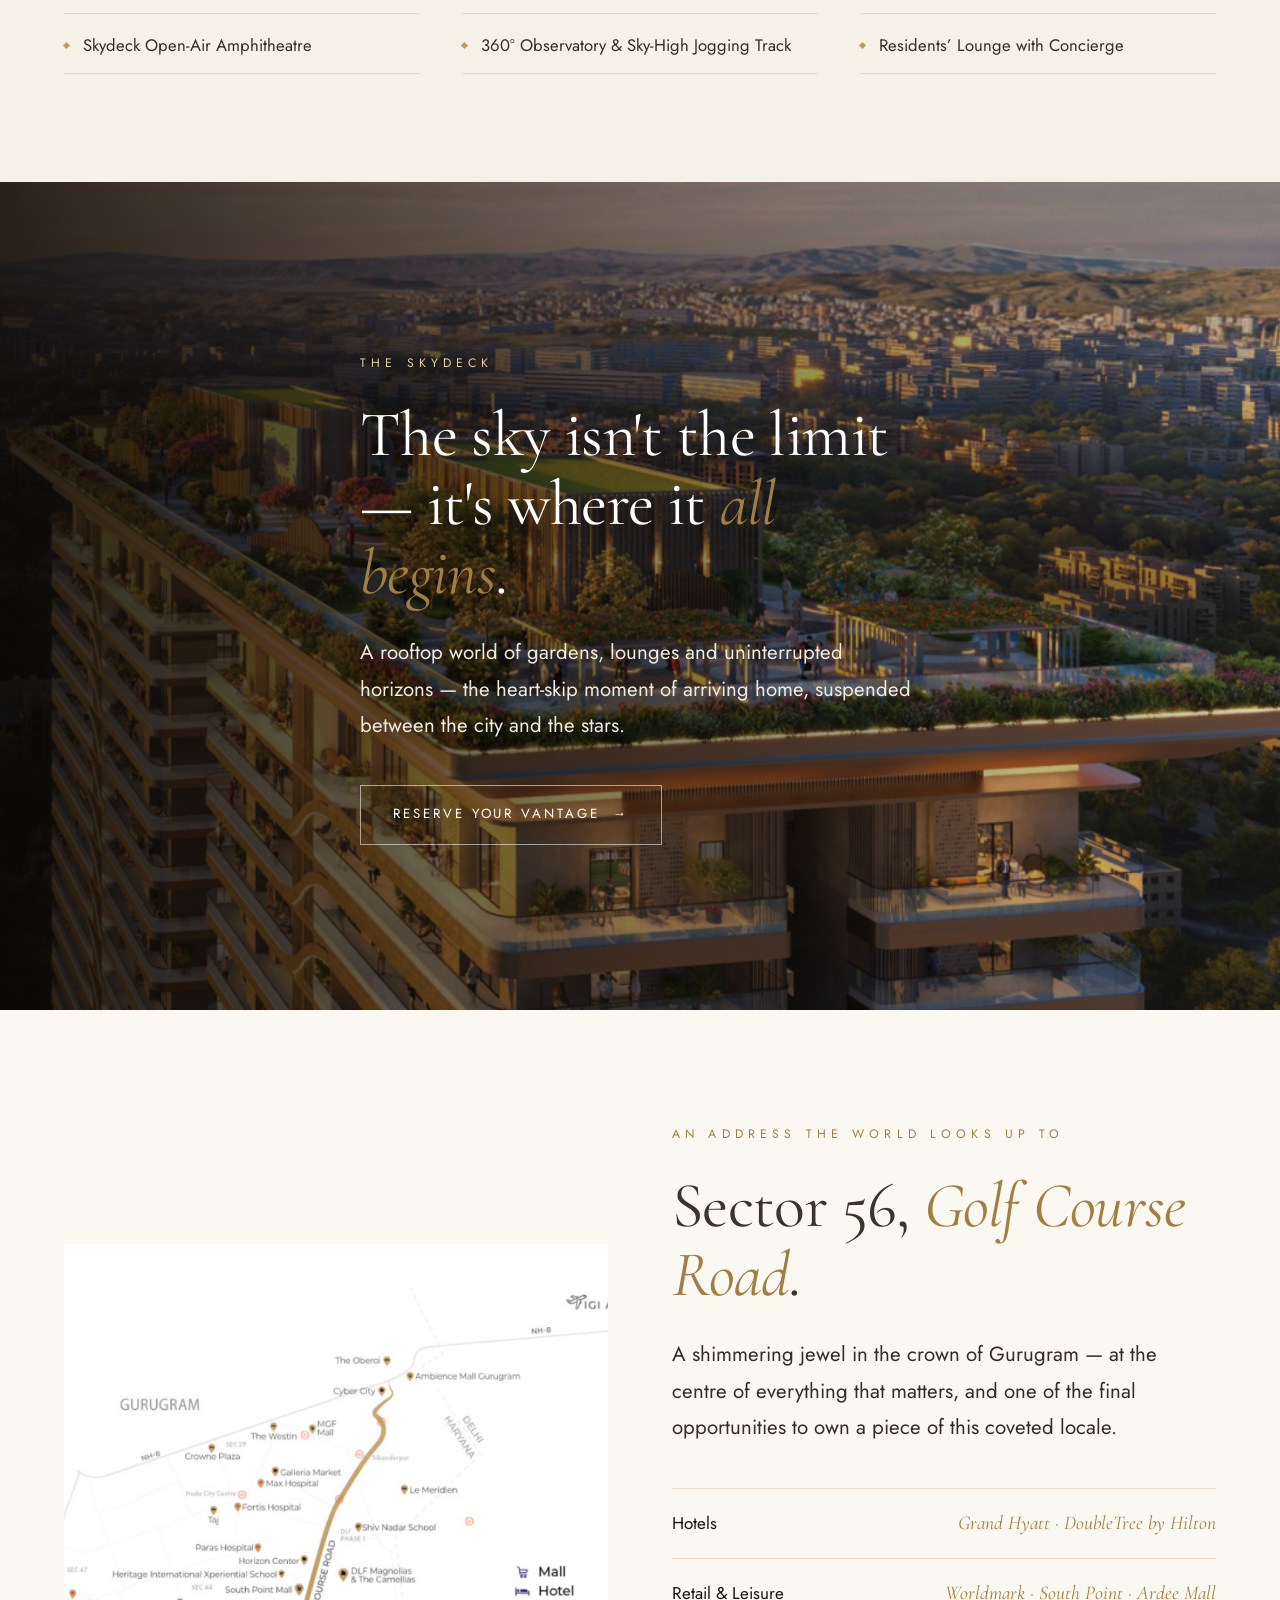
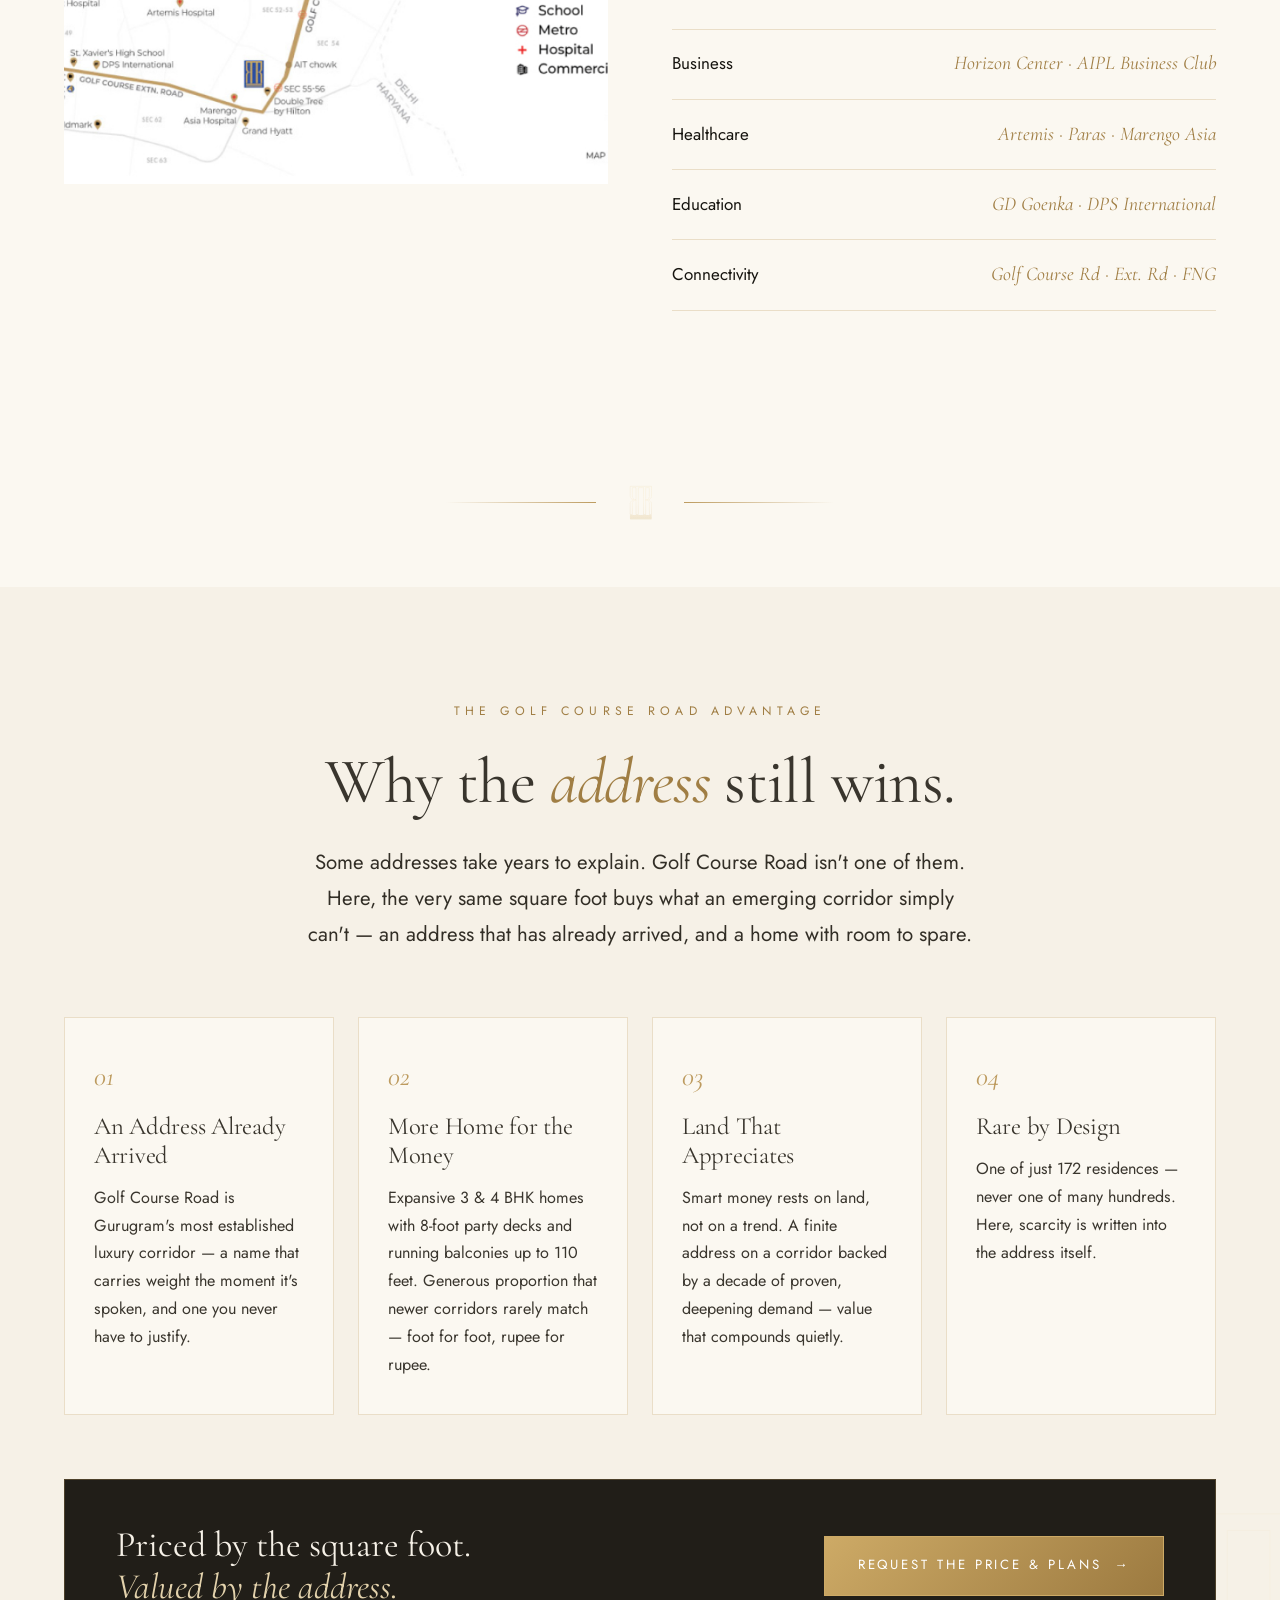
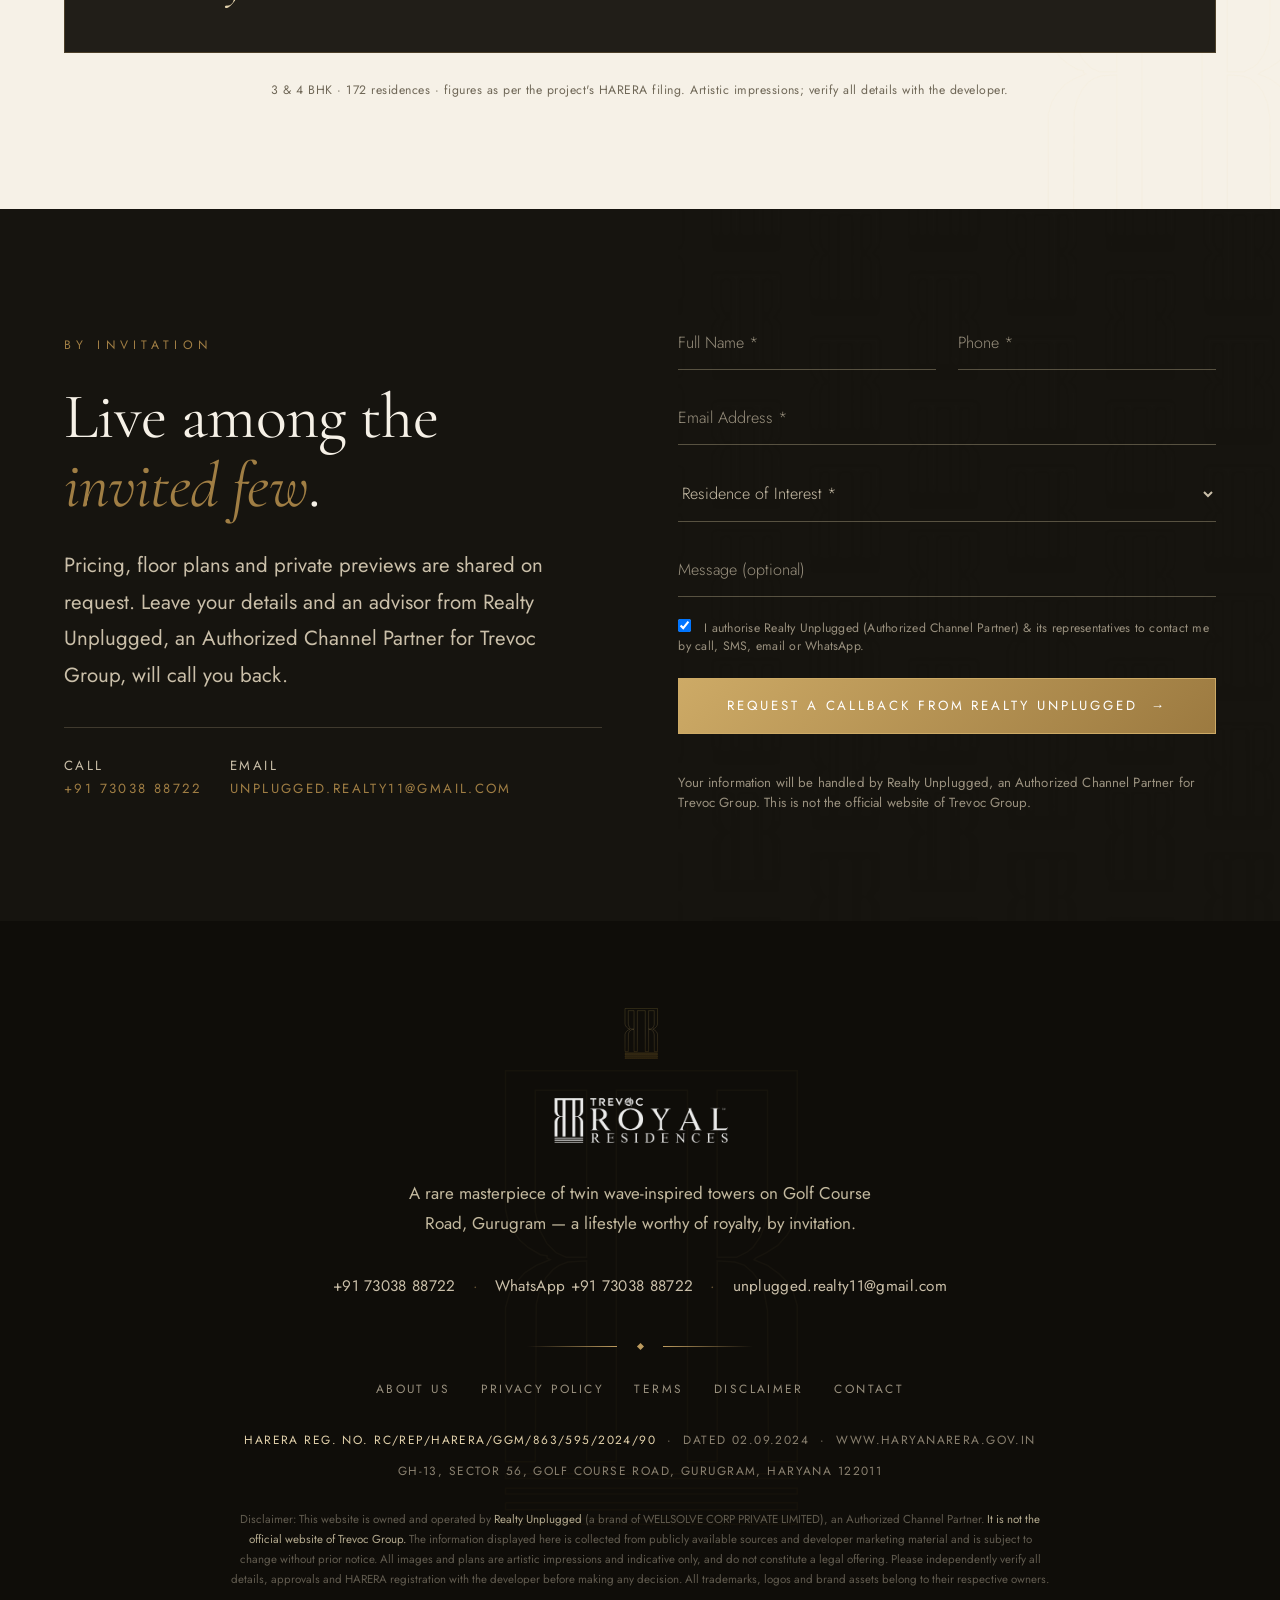
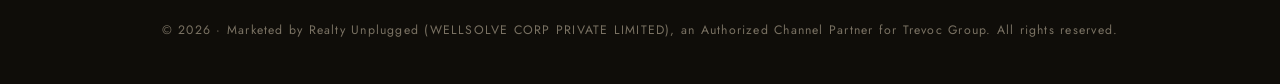
==== commit 8c0ed7de: "Add channel-partner label in header for ad compliance" ====
--- a/index.html
+++ b/index.html
@@ -68,12 +68,16 @@
   }
   header.solid{background:rgba(251,248,241,.92);backdrop-filter:blur(14px);box-shadow:0 1px 0 var(--line);padding:.85rem 0}
   .nav{display:flex;align-items:center;justify-content:space-between}
+  .nav .logo{display:inline-flex;flex-direction:column;gap:4px;align-items:flex-start}
   .nav .logo img{height:46px;transition:.5s var(--ease)}
   header.solid .nav .logo img{height:40px}
   .nav .logo .inv{filter:brightness(0) invert(1);display:block}
   .nav .logo .nrm{display:none}
   header.solid .nav .logo .inv{display:none}
   header.solid .nav .logo .nrm{display:block}
+  .cplabel{font-size:.58rem;letter-spacing:.15em;text-transform:uppercase;color:rgba(255,255,255,.72);font-weight:400;white-space:nowrap;line-height:1}
+  header.solid .cplabel{color:var(--gold-deep)}
+  @media(max-width:480px){.cplabel{font-size:.5rem;letter-spacing:.08em}}
   .menu{display:flex;gap:2.3rem;align-items:center}
   .menu a{font-size:.74rem;letter-spacing:.16em;text-transform:uppercase;color:#fff;opacity:.85;transition:.3s;position:relative;font-weight:300}
   header.solid .menu a{color:var(--ink)}
@@ -457,6 +461,7 @@
     <a href="#top" class="logo" aria-label="TREVOC Royal Residences">
       <img class="inv" src="images/logo.png" alt="TREVOC Royal Residences" />
       <img class="nrm" src="images/logo.png" alt="TREVOC Royal Residences" />
+      <span class="cplabel">Authorized Channel Partner · Realty Unplugged</span>
     </a>
     <div class="menu" id="menu">
       <a href="#design">Design</a>
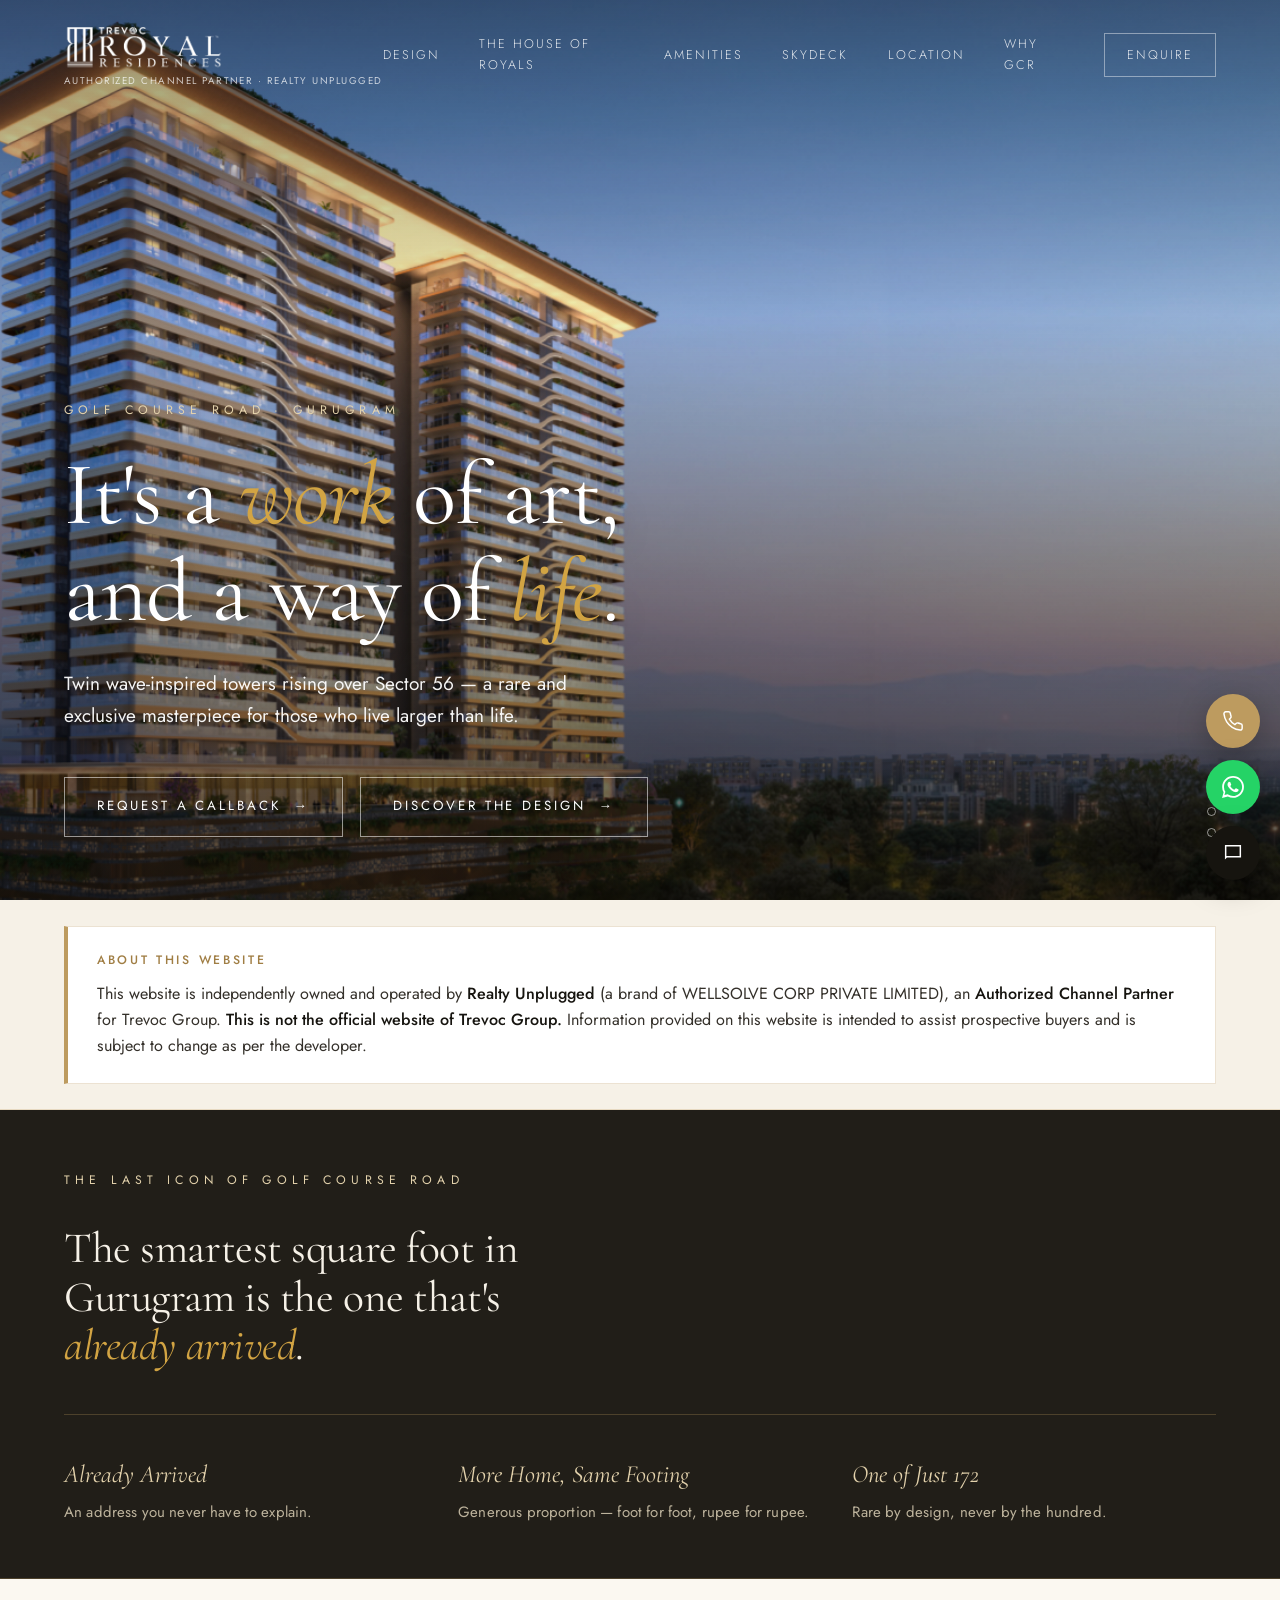
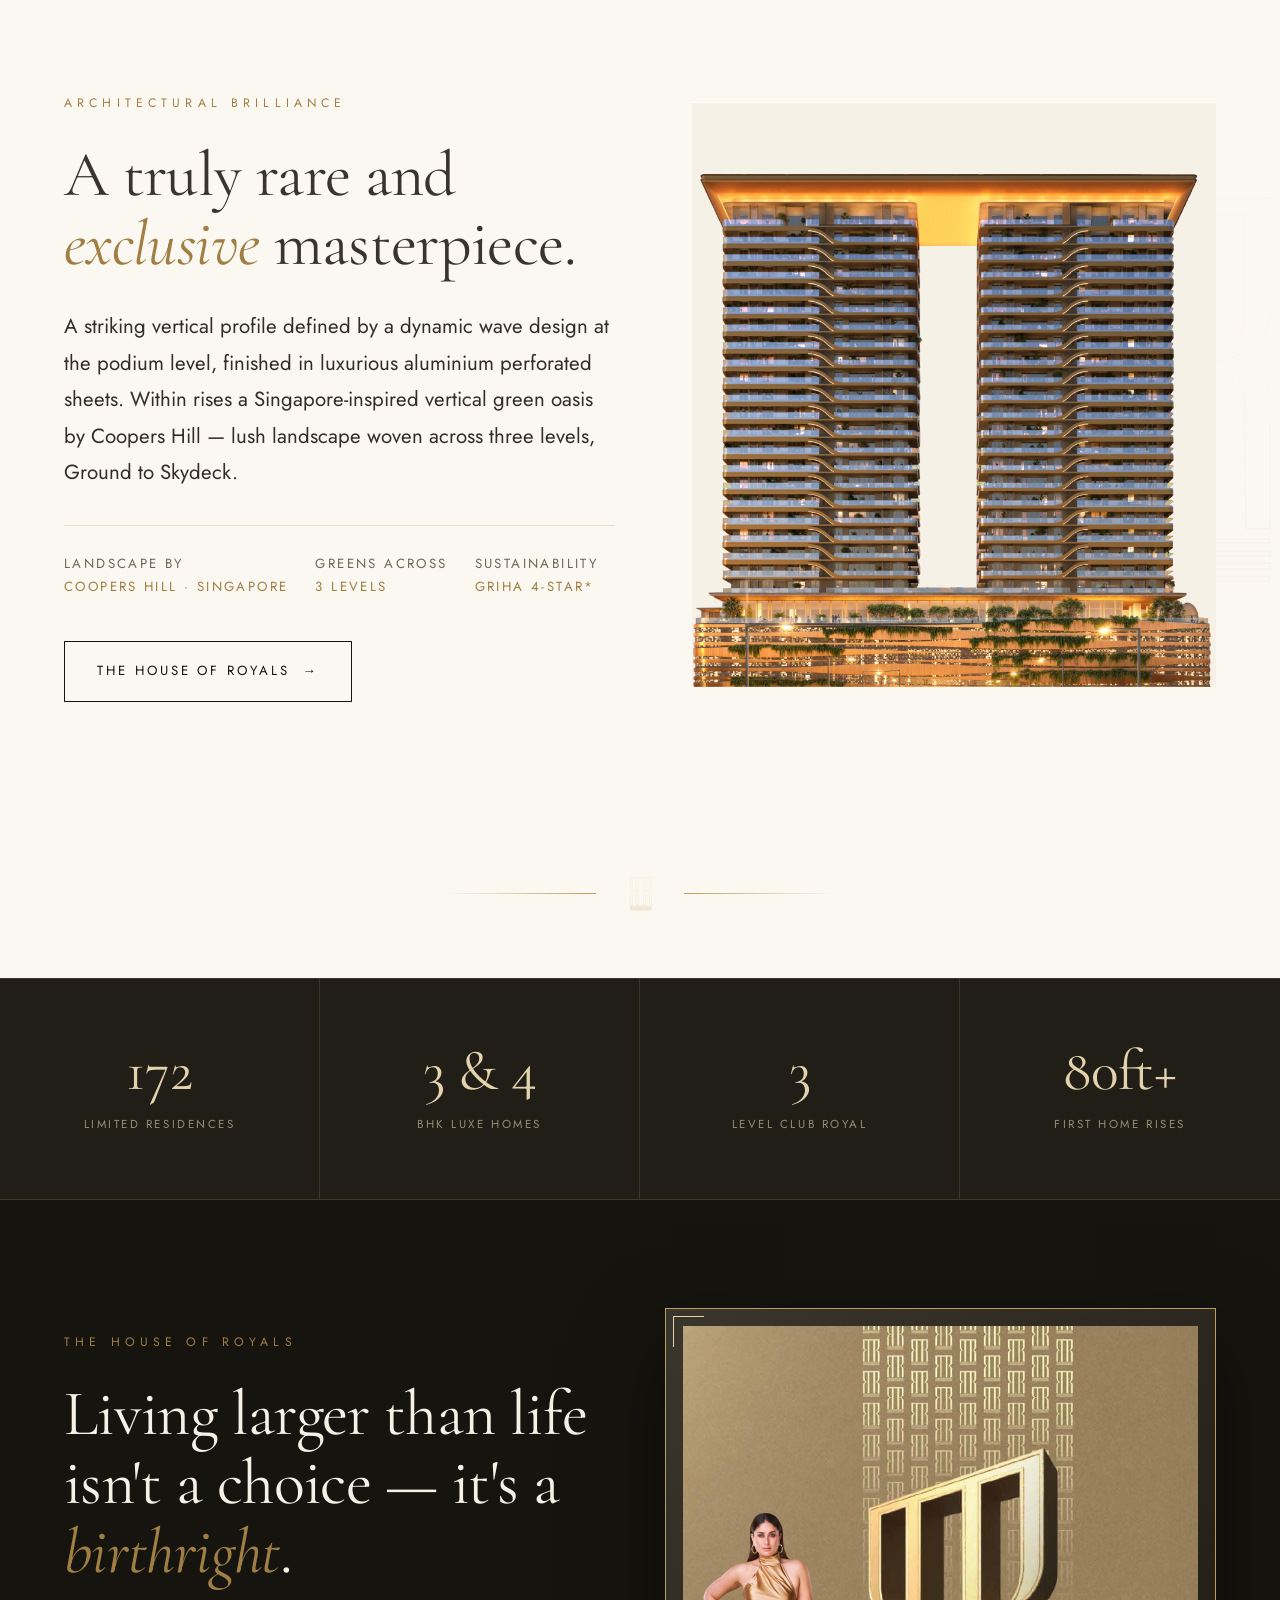
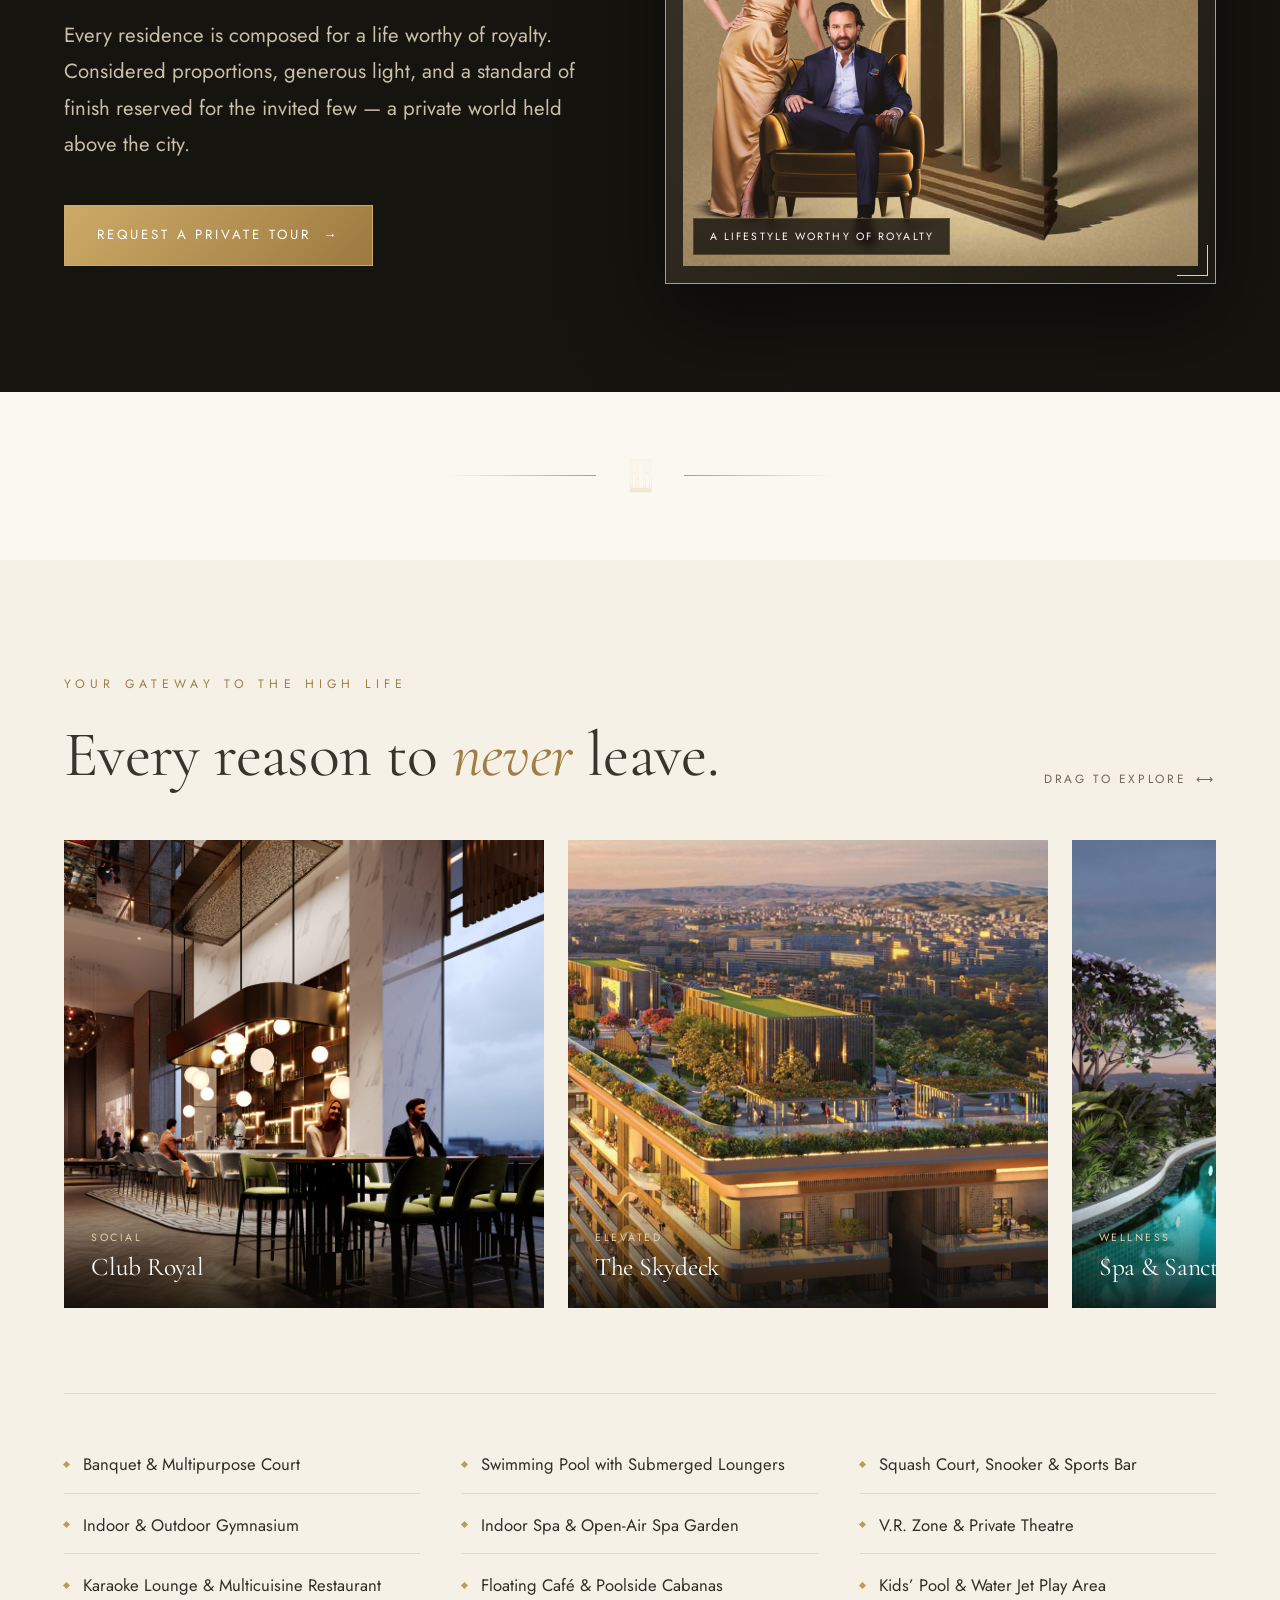
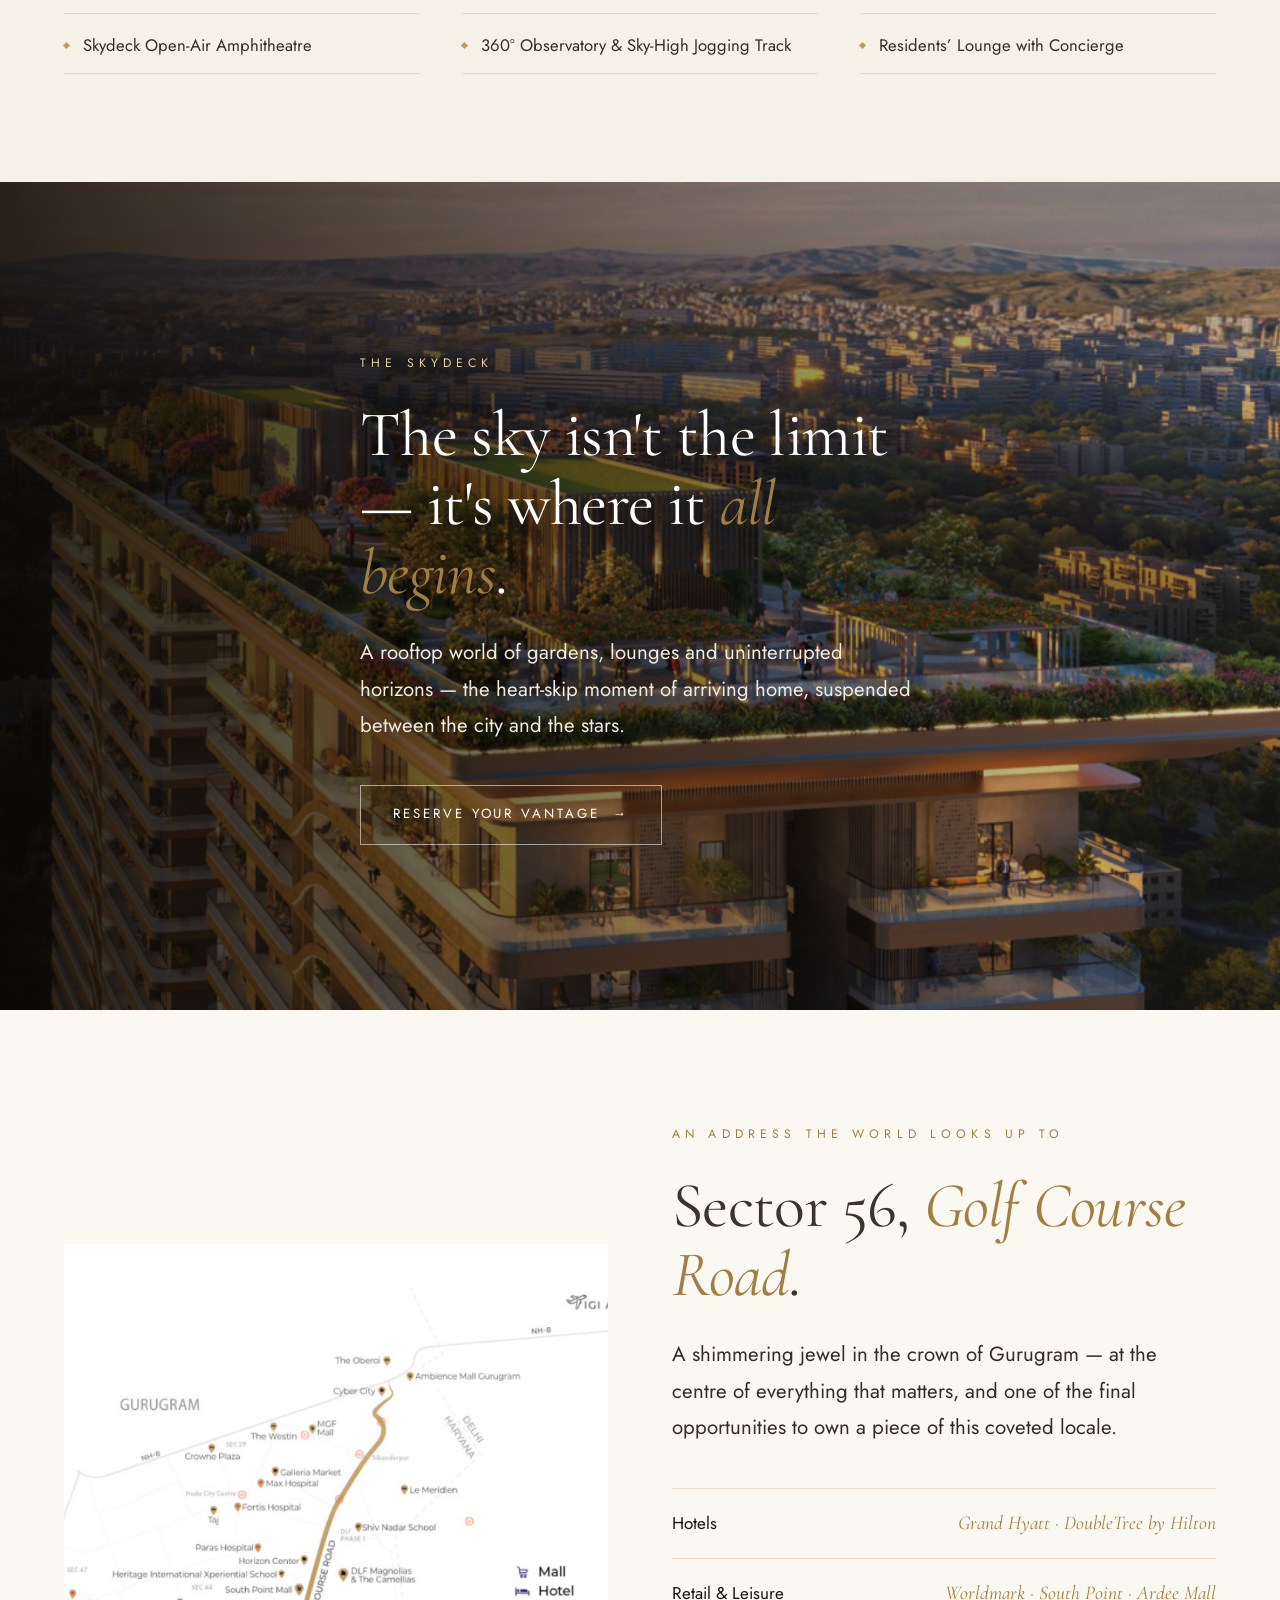
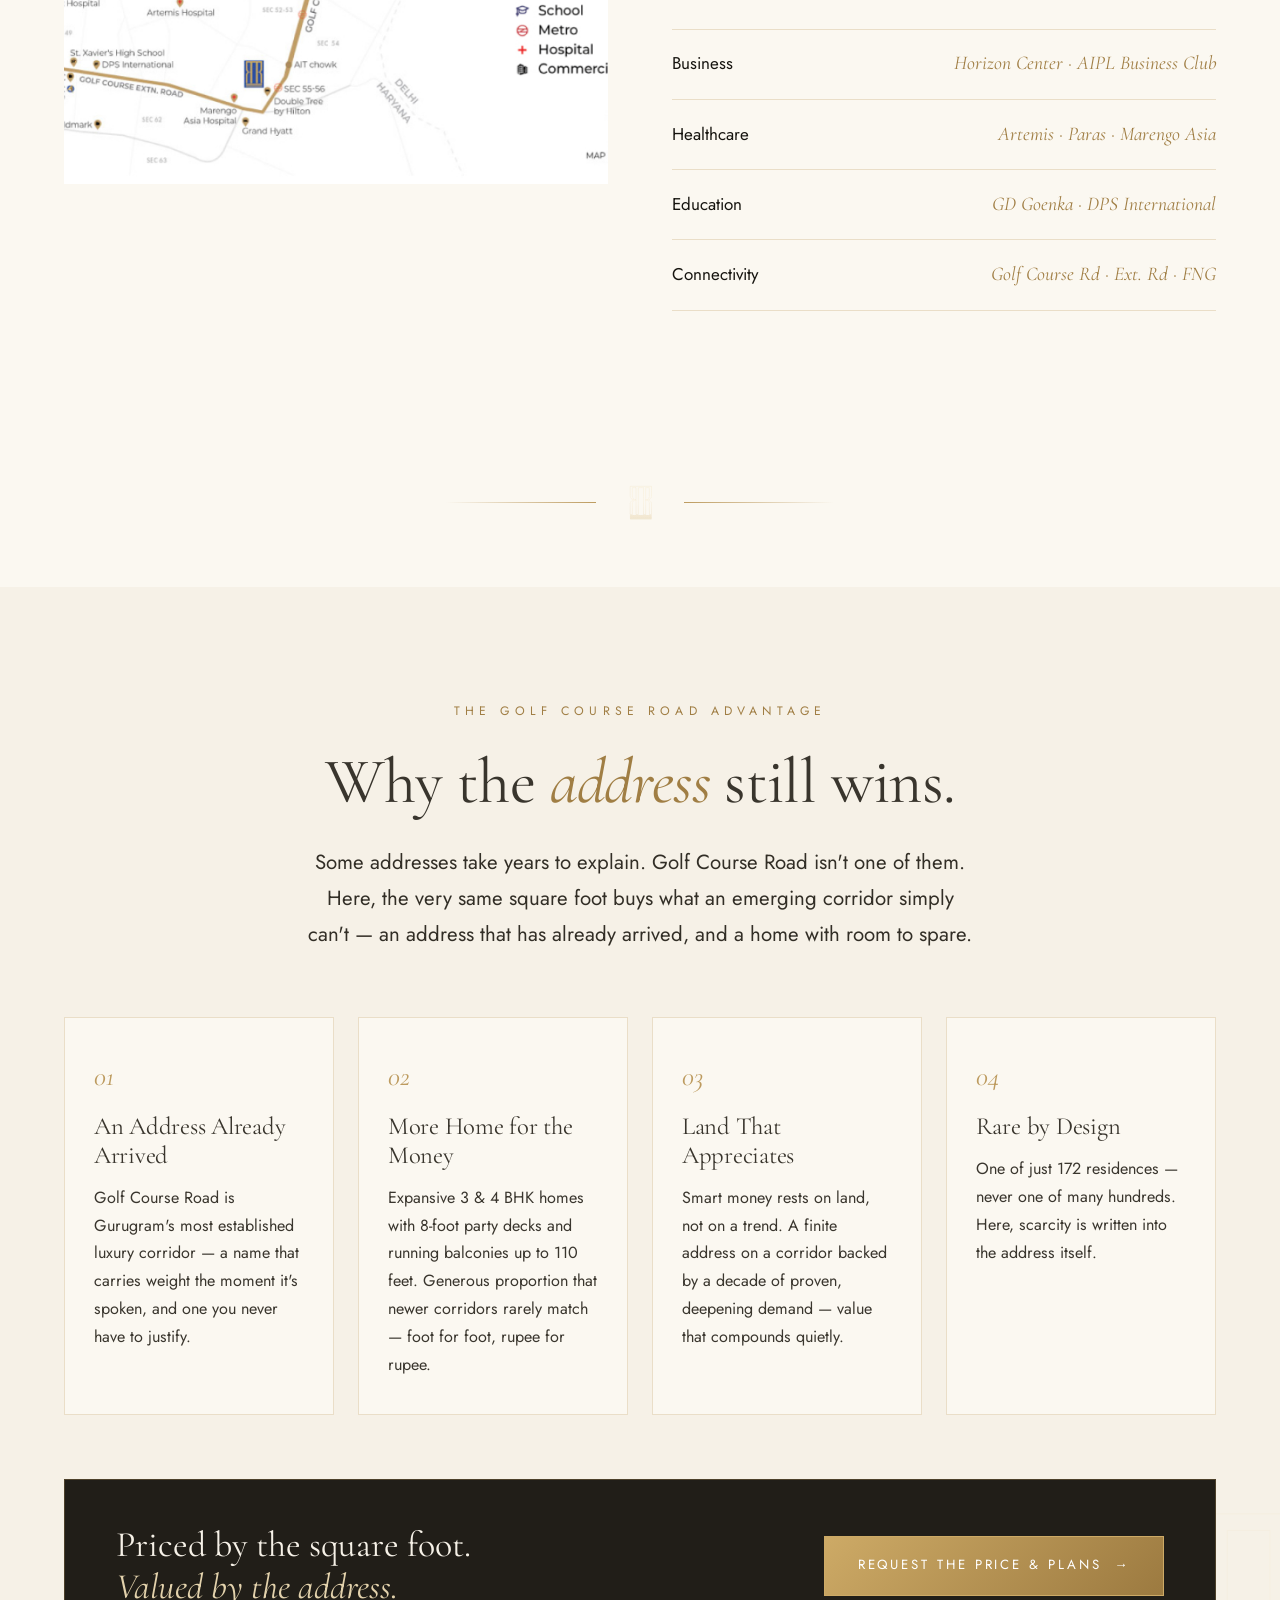
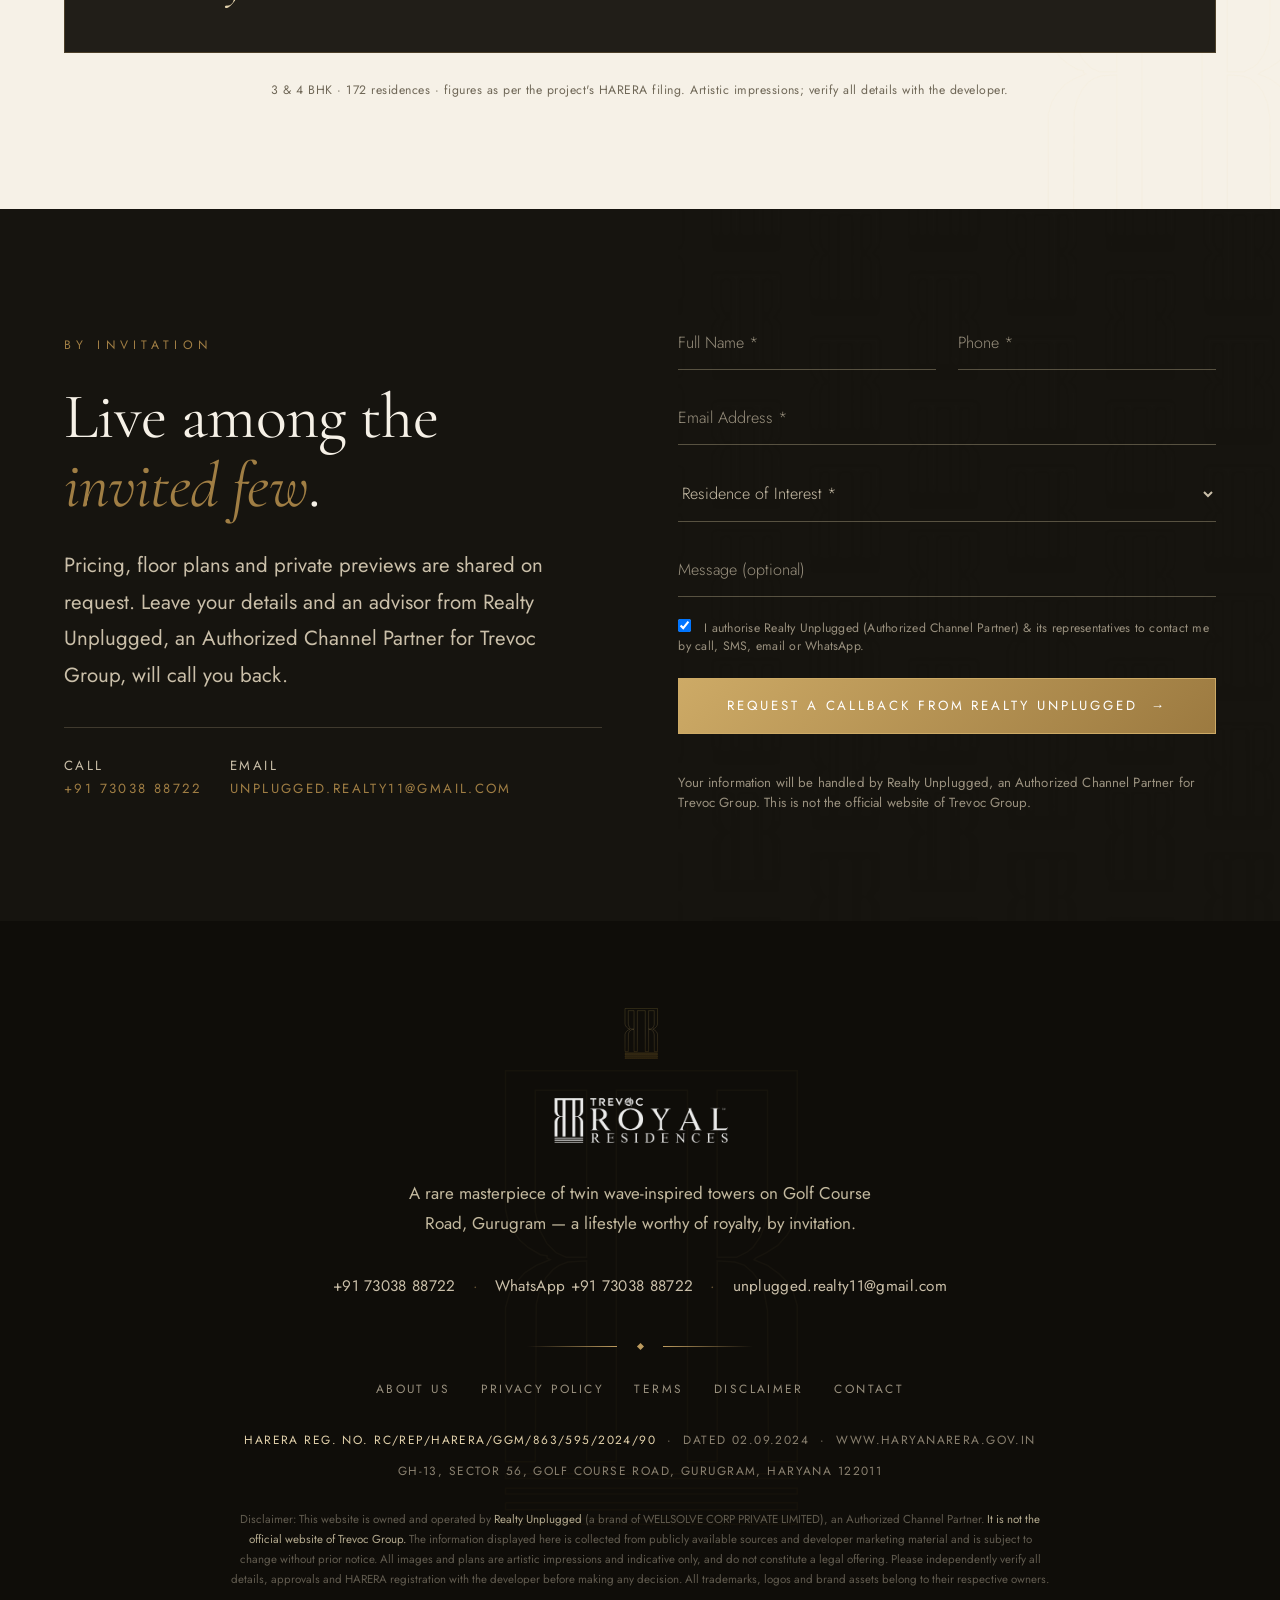
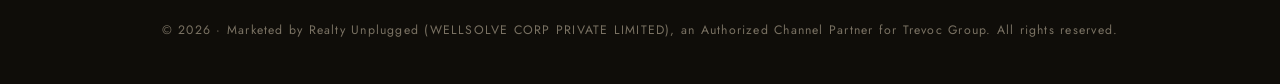
==== commit 5e9b4a91: "analytics: add Factors.ai SDK to <head> of all pages" ====
--- a/index.html
+++ b/index.html
@@ -437,8 +437,8 @@
 <script>
   // Paste your IDs between the quotes to switch these on:
   window.GA4_ID='G-4TZQP488C3';     // Google Analytics 4 (TREVOC stream)
-  window.GOOGLE_ADS_ID='AW-18271495559'; // Google Ads (TREVOC Residences)
-  window.GOOGLE_ADS_LEAD_LABEL='';  // e.g. 'AbCd-EfGhIj'    (Ads conversion label)
+  window.GOOGLE_ADS_ID='AW-18255960860'; // Google Ads — Realty Unplugged (130-186-1245), account now running Trevoc
+  window.GOOGLE_ADS_LEAD_LABEL='IU-oCIL-sMMcEJy2j4FE';  // Submit lead form label in Realty Unplugged
   (function(){
     var ids=[window.GA4_ID,window.GOOGLE_ADS_ID].filter(Boolean);
     if(!ids.length)return;
@@ -452,6 +452,8 @@
   })();
 </script>
 <!-- ============ /Google tag ============ -->
+<!-- Factors.ai SDK -->
+<script>window.faitracker=window.faitracker||function(){this.q=[];var t=new CustomEvent("FAITRACKER_QUEUED_EVENT");return this.init=function(t,e,a){this.TOKEN=t,this.INIT_PARAMS=e,this.INIT_CALLBACK=a,window.dispatchEvent(new CustomEvent("FAITRACKER_INIT_EVENT"))},this.call=function(){var e={k:"",a:[]};if(arguments&&arguments.length>=1){for(var a=1;a<arguments.length;a++)e.a.push(arguments[a]);e.k=arguments[0]}this.q.push(e),window.dispatchEvent(t)},this.message=function(){window.addEventListener("message",function(t){"faitracker"===t.data.origin&&this.call("message",t.data.type,t.data.message)})},this.message(),this.init("5wtd401v259cindln0mfd71rpchb5zj9",{host:"https://api.factors.ai"}),this}(),function(){var t=document.createElement("script");t.type="text/javascript",t.src="https://app.factors.ai/assets/factors.js",t.async=!0,(d=document.getElementsByTagName("script")[0]).parentNode.insertBefore(t,d)}();</script>
 </head>
 <body>
 
@@ -824,7 +826,7 @@
     try{ if(window.gtag){
       if(window.GA4_ID){ gtag('event','generate_lead',{source:source}); gtag('event','ads_conversion_submit_lead_form',{source:source}); }
       if(window.GOOGLE_ADS_ID&&window.GOOGLE_ADS_LEAD_LABEL)
-        gtag('event','conversion',{send_to:window.GOOGLE_ADS_ID+'/'+window.GOOGLE_ADS_LEAD_LABEL});
+        gtag('event','conversion',{send_to:window.GOOGLE_ADS_ID+'/'+window.GOOGLE_ADS_LEAD_LABEL,value:1.0,currency:'INR'});
     }}catch(e){}
   }
 
